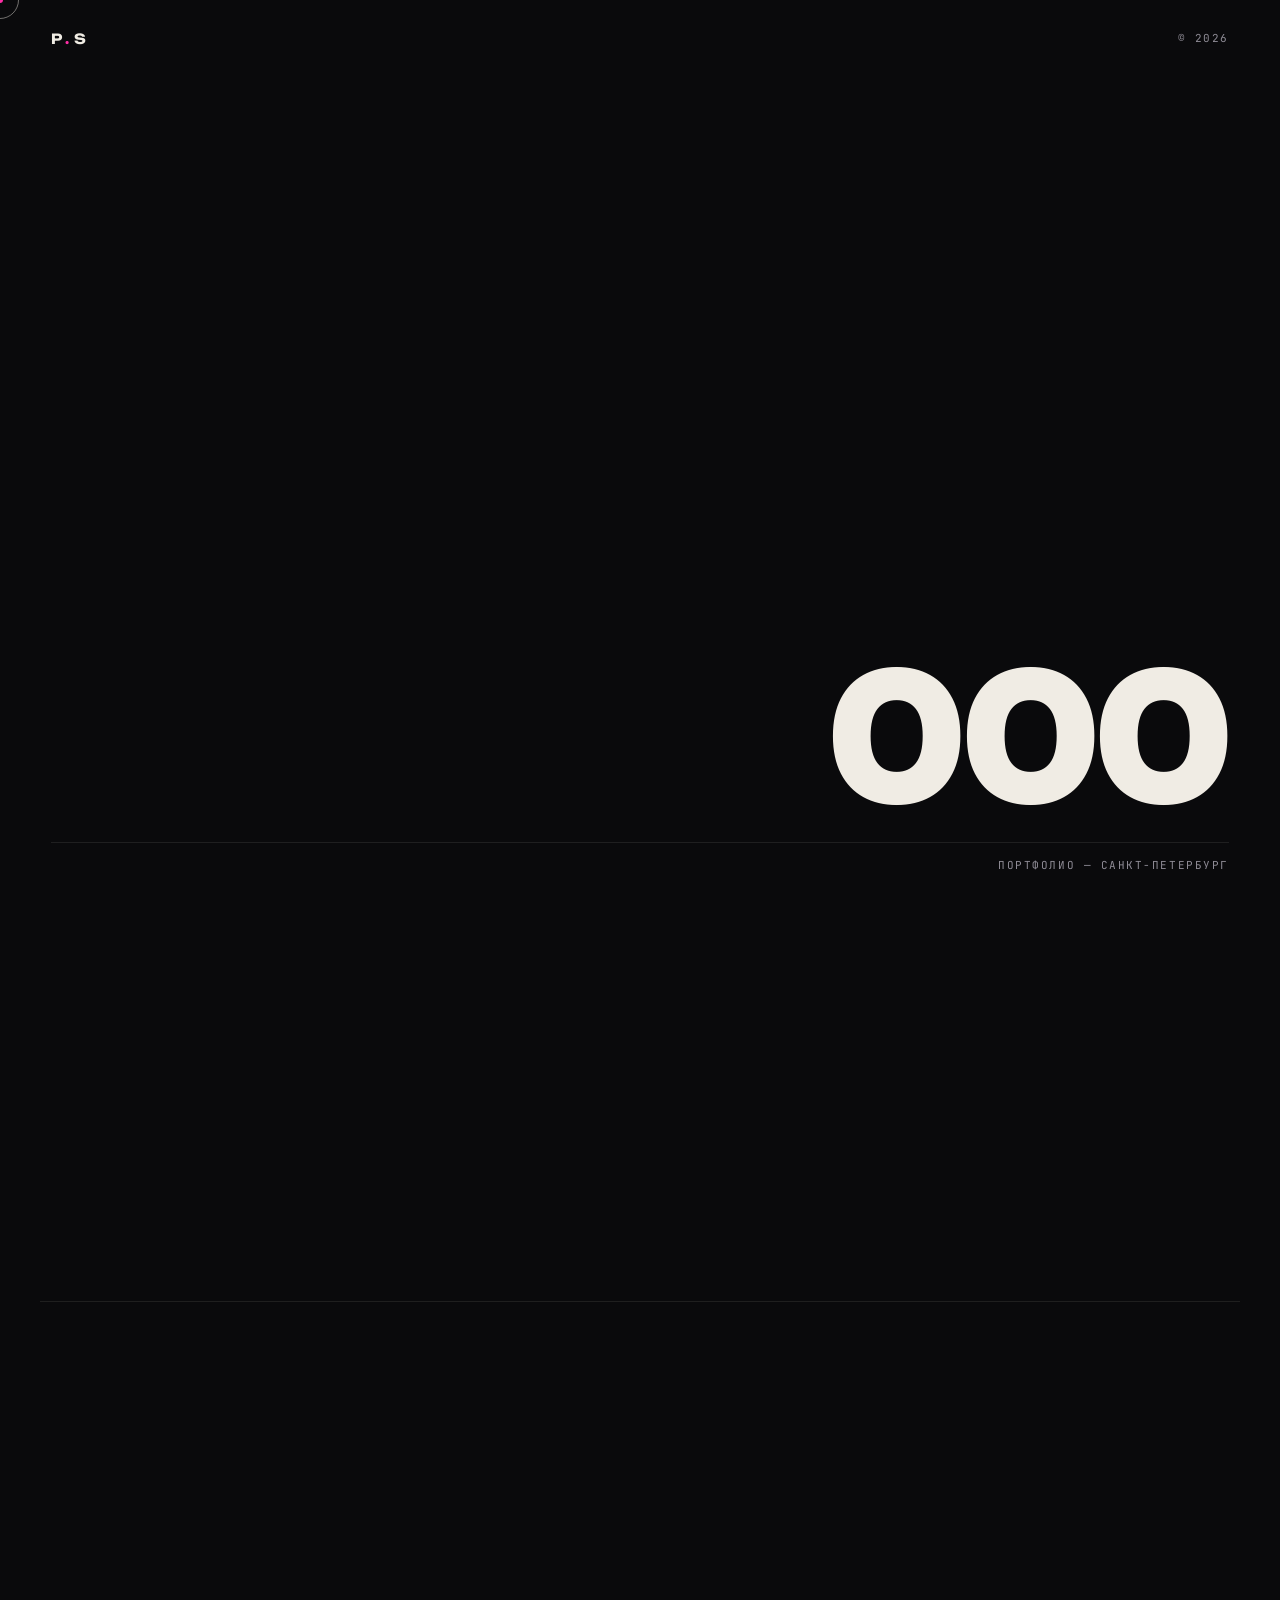
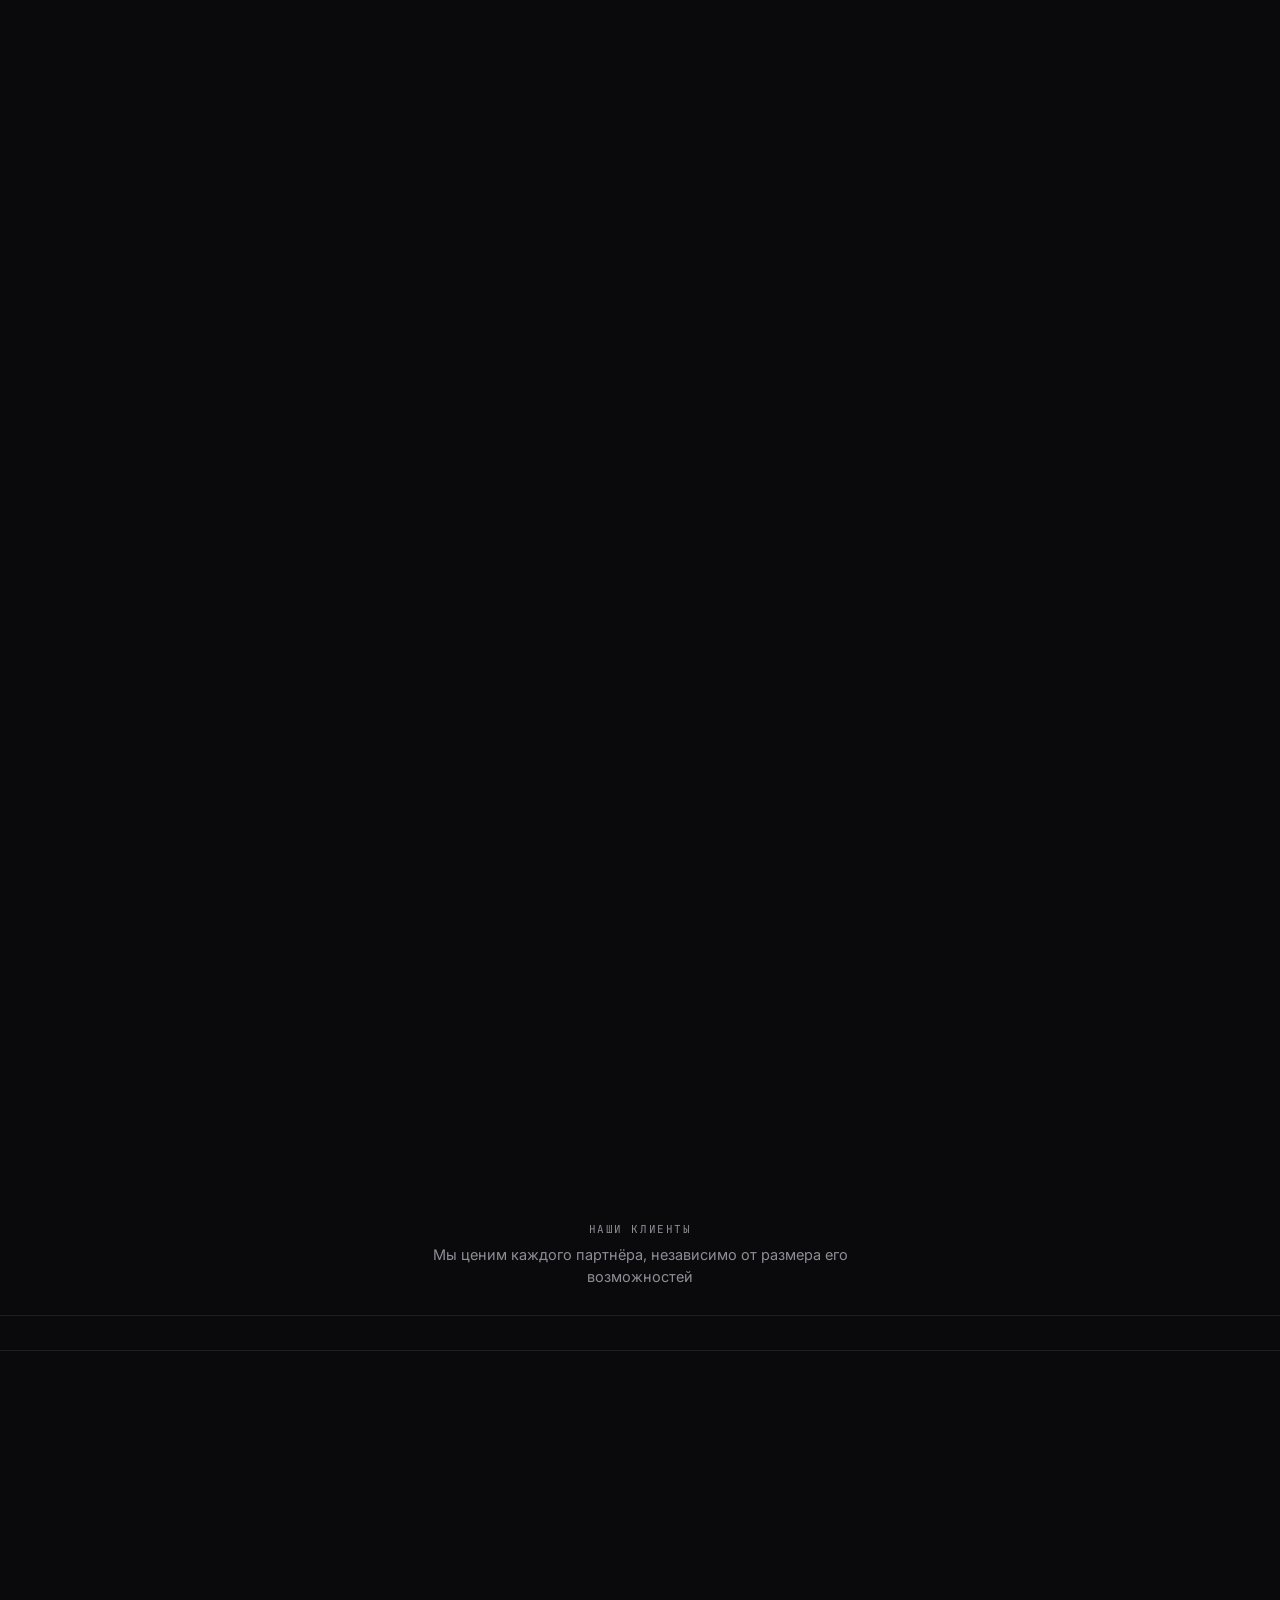
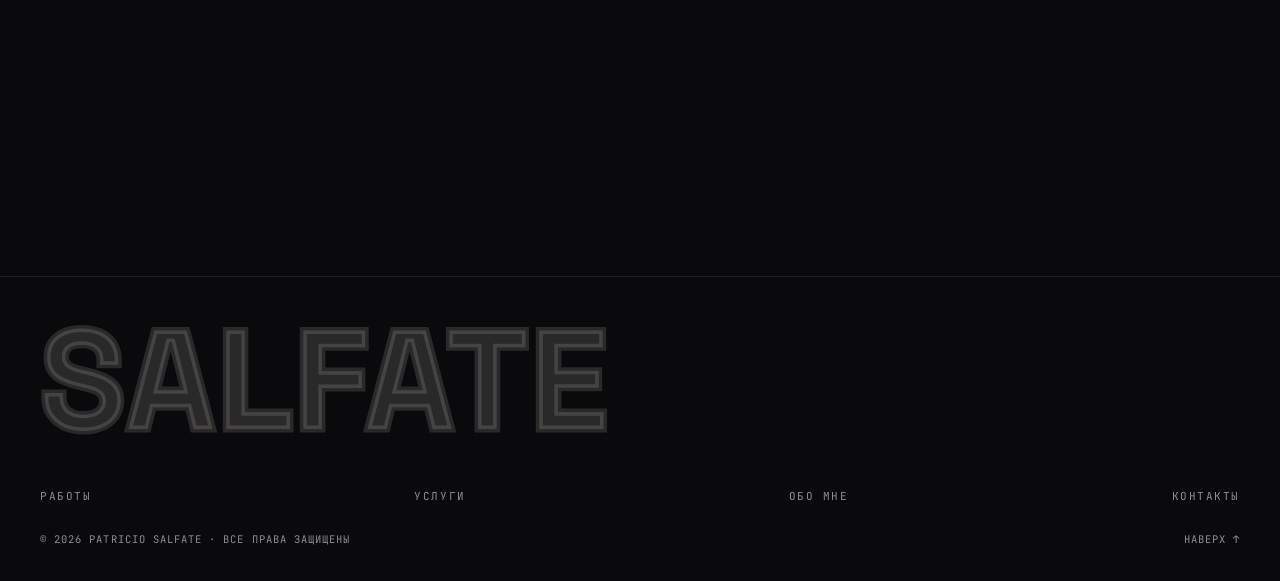
==== index.html @ a1b06f60 "Add files via upload" ====
<!doctype html>
<html lang="ru">
<head>
  <meta charset="utf-8">
  <meta name="viewport" content="width=device-width, initial-scale=1, viewport-fit=cover">
  <title>Патрисио Сальфате — фотограф и дизайнер, Санкт-Петербург</title>
  <meta name="description" content="Фотограф и дизайнер в Санкт-Петербурге. Портрет, интерьер, фэшн, брендинг, сайты. 17+ лет опыта, работа по России и за рубежом.">
  <meta property="og:title" content="Патрисио Сальфате — фотограф и дизайнер">
  <meta property="og:description" content="Портрет, интерьер, фэшн, брендинг, сайты. Санкт-Петербург · выезд · удалённо.">
  <meta property="og:type" content="website">
  <meta property="og:url" content="https://patriciosalfate.ru/">
  <meta name="theme-color" content="#0a0a0c">
  <script>try{if(localStorage.getItem('ps.theme')==='light')document.documentElement.classList.add('light')}catch(e){}</script>
  <link rel="icon" href="/favicon.svg" type="image/svg+xml">
  <link rel="preconnect" href="https://fonts.googleapis.com">
  <link rel="preconnect" href="https://fonts.gstatic.com" crossorigin>
  <link href="https://fonts.googleapis.com/css2?family=Cormorant:ital,wght@1,500;1,600&family=Inter:wght@400;500;600&family=JetBrains+Mono:wght@400;500&family=Space+Grotesk:wght@500;700&family=Unbounded:wght@500;700;800&display=swap" rel="stylesheet">
  <link rel="stylesheet" href="/css/main.css">
  <script type="application/ld+json">
  {"@context":"https://schema.org","@type":"Person","name":"Patricio Salfate","jobTitle":"Photographer & Designer","telephone":"+79643772778","url":"https://patriciosalfate.ru","address":{"@type":"PostalAddress","addressLocality":"Saint Petersburg","addressCountry":"RU"}}
  </script>
</head>
<body>
  <canvas id="starfield" aria-hidden="true"></canvas>
  <a class="skip-link" href="#work" data-i18n="a11y.skip">К содержанию</a>

  <!-- preloader -->
  <div id="pre" aria-hidden="true">
    <div class="pre-top">
      <span class="pre-word">P<i>.</i>S</span>
      <span class="mono">© 2026</span>
    </div>
    <div style="text-align:right">
      <div class="pre-num" id="pre-num">000</div>
      <div class="pre-line" id="pre-line"><b></b></div>
      <div class="mono pre-label" style="text-align:right" data-i18n="pre.label">Портфолио — Санкт-Петербург</div>
    </div>
  </div>

  <!-- custom cursor / progress -->
  <div id="cur-dot" aria-hidden="true"></div>
  <div id="cur-ring" aria-hidden="true"><span></span></div>
  <div id="progress" aria-hidden="true"></div>

  <!-- header -->
  <header id="site-header">
    <div class="container head-in">
      <a class="logo" href="#top" aria-label="Patricio Salfate — home">
        <img id="logo-img" src="/photos/logoamor01.jpg" alt="Patricio Salfate">
        <span class="logo-fallback">PS<i></i></span>
      </a>
      <nav class="nav" aria-label="Основная навигация">
        <a href="#work" data-i18n="nav.work">Работы</a>
        <a href="#services" data-i18n="nav.services">Услуги</a>
        <a href="#about" data-i18n="nav.about">Обо мне</a>
        <a href="#contact" data-i18n="nav.contact">Контакты</a>
        <span class="nav-pages">
          <span class="nav-sep" aria-hidden="true"></span>
          <a href="/фотодень/" data-i18n="nav.photoDay">ФотоДень</a>
          <a href="/интерьерная_фотосъемка/" data-i18n="nav.interior">Интерьер</a>
          <a href="/веб-дизайн/" data-i18n="nav.webdesign">Веб-дизайн</a>
          <a href="/cv/" data-i18n="nav.cv">CV</a>
          <a href="/music/" data-i18n="nav.music">Музыка</a>
        </span>
      </nav>
      <div class="head-right">
        <button type="button" class="theme-btn" id="theme-btn" data-i18n-title="theme.dark" aria-label="Тема">
          <svg class="ico-moon" viewBox="0 0 24 24" fill="none" stroke="currentColor" stroke-width="1.8" stroke-linecap="round" stroke-linejoin="round"><path d="M21 12.79A9 9 0 1 1 11.21 3 7 7 0 0 0 21 12.79z"/></svg>
          <svg class="ico-sun" viewBox="0 0 24 24" fill="none" stroke="currentColor" stroke-width="1.8" stroke-linecap="round" stroke-linejoin="round"><circle cx="12" cy="12" r="4.5"/><path d="M12 2v2.5M12 19.5V22M4.9 4.9l1.8 1.8M17.3 17.3l1.8 1.8M2 12h2.5M19.5 12H22M4.9 19.1l1.8-1.8M17.3 6.7l1.8-1.8"/></svg>
        </button>
        <div class="lang" role="group" aria-label="Язык / Language">
          <button type="button" data-lang="ru" class="act">RU</button>
          <button type="button" data-lang="en">EN</button>
        </div>
        <button class="burger" id="burger" type="button" aria-expanded="false" aria-label="Меню"><i></i><i></i><i></i></button>
      </div>
    </div>
  </header>

  <!-- fullscreen menu -->
  <div id="menu">
    <nav class="menu-nav" aria-label="Меню">
      <a href="/"><span class="idx">⌂</span><span data-i18n="nav.home">Главная</span></a>
      <a href="#work"><span class="idx">01</span><span data-i18n="nav.work">Работы</span></a>
      <a href="#services"><span class="idx">02</span><span data-i18n="nav.services">Услуги</span></a>
      <a href="#about"><span class="idx">03</span><span data-i18n="nav.about">Обо мне</span></a>
      <a href="#contact"><span class="idx">04</span><span data-i18n="nav.contact">Контакты</span></a>
      <div class="menu-pages mono"><span data-i18n="nav.pagesGroup">Страницы</span></div>
      <a href="/фотодень/"><span class="idx">→</span><span data-i18n="nav.photoDay">ФотоДень</span></a>
      <a href="/интерьерная_фотосъемка/"><span class="idx">→</span><span data-i18n="nav.interiorFull">Интерьерная съёмка</span></a>
      <a href="/веб-дизайн/"><span class="idx">→</span><span data-i18n="nav.webdesign">Веб-дизайн</span></a>
      <a href="/cv/"><span class="idx">→</span><span data-i18n="nav.cv">CV</a>
      <a href="/music/"><span class="idx">→</span><span data-i18n="nav.music">Музыка</span></a>
    </nav>
    <div class="menu-foot">
      <a href="tel:+79643772778">+7 964 377 2778</a>
      <a href="https://t.me/patriciosalfate" target="_blank" rel="noopener">@patriciosalfate</a>
      <a href="https://vk.com/patriciosalfate" target="_blank" rel="noopener">vk.com/patriciosalfate</a>
      <a href="https://wa.me/79643772778" target="_blank" rel="noopener">WhatsApp</a>
    </div>
  </div>

  <main id="top">
    <!-- ================= HERO ================= -->
    <section id="hero">
      <canvas id="hero-aurora" class="hero-aurora" aria-hidden="true"></canvas>
      <div class="hero-slides" aria-hidden="true">
        <img id="hero-slide-a" alt="">
        <img id="hero-slide-b" alt="">
      </div>
      <div class="laser" aria-hidden="true"></div>
      <div class="hero-scrim" aria-hidden="true"></div>
      <div class="container hero-content">
        <div class="hero-kicker mono"><span class="dot" aria-hidden="true"></span><span data-i18n="hero.kicker">Санкт-Петербург — выезд и удалённо</span></div>
        <h1 id="hero-title" data-i18n-aria="a11y.hero" aria-label="Патрисио Сальфате">
          <span class="line" id="hero-line-top"><span class="line-in">ПАТРИСИО</span></span>
          <span class="line l2" id="hero-line-bot"><span class="line-in">САЛЬФАТЕ</span></span>
        </h1>
        <p class="hero-sub" data-i18n-html="hero.sub">Фотограф · Видеограф · Дизайнер — <b>портрет, интерьер, брендинг</b></p>
        <div class="hero-bottom">
          <div class="hero-meta">
            <div class="hm"><b data-i18n="hero.m1.t">17+</b><span data-i18n="hero.m1.s">лет опыта</span></div>
            <div class="hm"><b data-i18n="hero.m2.t">Гео</b><span data-i18n="hero.m2.s">Россия и зарубежье</span></div>
            <div class="hm"><b data-i18n="hero.m3.t">Под ключ</b><span data-i18n="hero.m3.s">от идеи до результата</span></div>
            <div class="hm"><b data-i18n="hero.m4.t">Сроки</b><span data-i18n="hero.m4.s">быстро и аккуратно</span></div>
          </div>
          <div class="scroll-cue"><span class="track" aria-hidden="true"><i></i></span><span class="mono" data-i18n="hero.scroll">листайте</span></div>
        </div>
      </div>
      <div class="hero-geo" id="hero-geo" aria-hidden="true"></div>
    </section>

    <!-- marquee -->
    <div class="marquee" id="marquee-main" aria-hidden="true"></div>

    <!-- ================= WORK ================= -->
    <section id="work" class="sec">
      <div class="container">
        <div class="sec-head" data-reveal>
          <div>
            <span class="idx" data-i18n="work.idx">01 — Портфолио</span>
            <h2 class="sec-title" data-i18n="work.title">Работы</h2>
          </div>
        </div>
        <div class="ggrid" id="ggrid"></div>
      </div>
    </section>

    <!-- ================= SERVICES ================= -->
    <section id="services" class="sec" style="padding-top:0">
      <div class="container">
        <div class="sec-head" data-reveal>
          <div>
            <span class="idx" data-i18n="sv.idx">02 — Услуги</span>
            <h2 class="sec-title" data-i18n="sv.title">Спектр услуг</h2>
          </div>
          <p class="sec-hint" data-i18n="sv.hint">Собираем решение под задачу: съёмка, брендинг, сайты и печать</p>
        </div>
        <div class="sv-list" id="sv-list"></div>
      </div>
    </section>
    <!-- ================= SHOWREEL ================= -->
    <section id="showreel" class="sec" style="padding-top:0">
      <div class="container">
        <div class="sec-head" data-reveal>
          <div>
            <span class="idx" data-i18n="video.idx">03 — Видео</span>
            <h2 class="sec-title" data-i18n="video.title">Шоурил</h2>
          </div>
        </div>
        <div class="vgrid" id="vgrid"></div>
      </div>
    </section>

    <!-- ================= ABOUT ================= -->
    <section id="about" class="sec" style="padding-top:0">
      <div class="container about-grid">
        <figure class="about-media" data-reveal>
          <div class="frame" id="about-frame" data-parallax="0.05">
            <span class="skel"></span>
            <div class="about-fallback"><span class="ps">PS</span><span class="mono">photos/about/</span></div>
          </div>
          <figcaption class="mono"><span data-i18n="nav.about">Обо мне</span><span>SPB</span></figcaption>
        </figure>
        <div class="about-txt" data-reveal>
          <span class="kicker" data-i18n="about.idx">04 — Обо мне</span>
          <h2 data-i18n-html="about.title">17 лет — <i class="it">фотография, дизайн</i> и кинематография</h2>
          <p data-i18n-html="about.p1"><b>Патрисио Сальфате Т.</b> — главный специалист с 17-летним опытом в дизайне и фотографии, кинематографии, разработке и дизайне сайтов. А ещё — музыкальный продюсер и композитор.</p>
          <div class="about-roles">
            <span data-i18n="about.roles.1">Дизайн и фотография</span>
            <span data-i18n="about.roles.2">Кинематография</span>
            <span data-i18n="about.roles.3">Разработка и дизайн сайтов</span>
            <span data-i18n="about.roles.4">Музыкальный продюсер и композитор</span>
          </div>
          <p data-i18n-html="about.p2">Работаю с частными клиентами и брендами в России и за рубежом: съёмка на выезде или удалённо — под ключ, от первой идеи до готового результата.</p>
          <div class="manager">
            <img class="avatar" id="manager-avatar" src="/photos/1650143188616_elena-1024x1024.jpg" alt="Елена Хухарева">
            <span class="mono role" data-i18n="about.managerRole">Персональный менеджер</span>
            <span class="name" data-i18n="about.managerName">Елена Хухарева</span>
            <p data-i18n="about.managerText">Привет! Меня зовут Елена — я буду вашим персональным менеджером от первого обсуждения задачи до сдачи готовой работы.</p>
          </div>
          <div class="stats">
            <div class="stat"><b data-i18n="about.stat1">17+ лет опыта</b></div>
            <div class="stat"><b data-i18n="about.stat2">Россия и зарубежье</b></div>
            <div class="stat"><b data-i18n="about.stat3">Выезд · Удалённо</b></div>
          </div>
        </div>
      </div>
    </section>

    <!-- ================= PROCESS ================= -->
    <section id="process" class="sec" style="padding-top:0">
      <div class="container">
        <div class="sec-head" data-reveal>
          <div>
            <span class="idx" data-i18n="process.idx">05 — Процесс</span>
            <h2 class="sec-title" data-i18n="process.title">Как мы работаем</h2>
          </div>
          <p class="sec-hint" data-i18n="process.hint">Коротко и по делу</p>
        </div>
        <div class="pgrid" id="pgrid"></div>
      </div>
    </section>

    <!-- ================= CLIENTS ================= -->
    <section id="clients" class="sec" style="padding-top:0">
      <div class="container">
        <p class="mono clients-label" data-i18n="clients.title">Наши клиенты</p>
        <p class="clients-sub" data-i18n="clients.sub">Мы ценим каждого партнёра, независимо от размера его возможностей</p>
      </div>
      <div class="marquee marquee--clients" id="marquee-clients" aria-hidden="true"></div>
    </section>

    <!-- ================= CONTACT ================= -->
    <section id="contact" class="sec" style="padding-top:0">
      <div class="container">
        <div class="contact-top">
          <div data-reveal>
            <span class="idx" style="display:block;margin-bottom:18px" data-i18n="contact.idx">05 — Контакты</span>
            <h2>
              <span class="l"><span class="l-in" data-i18n="contact.title1">Сделаем</span></span>
              <span class="l"><i data-i18n="contact.title2">вместе</i></span>
            </h2>
          </div>
          <div data-reveal>
            <p class="contact-sub" data-i18n="contact.sub">Мы на связи и отвечаем быстро. Выберите удобный канал — или напишите напрямую.</p>
            <div class="contact-cta">
              <a class="btn btn--primary magnetic" href="https://max.ru/u/f9LHodD0cOLoePG0Rmk1zH5-Sx1EwiOp3Um5KLAWZi0ST6kvktuLWyzizs4" target="_blank" rel="noopener">
                <svg width="15" height="15" viewBox="0 0 24 24" fill="none" stroke="currentColor" stroke-width="1.8" stroke-linecap="round" stroke-linejoin="round" aria-hidden="true"><path d="M21 15a2 2 0 0 1-2 2H7l-4 4V5a2 2 0 0 1 2-2h14a2 2 0 0 1 2 2z"/></svg>
                <span data-i18n="contact.cta.max">Написать в MAX</span> <span class="arr">↗</span>
              </a>
              <a class="btn magnetic" href="https://t.me/patriciosalfate" target="_blank" rel="noopener">
                <svg width="15" height="15" viewBox="0 0 24 24" fill="none" stroke="currentColor" stroke-width="1.8" stroke-linecap="round" stroke-linejoin="round" aria-hidden="true"><path d="M22 2 11 13"/><path d="M22 2 15 22l-4-9-9-4z"/></svg>
                <span data-i18n="contact.cta.tg">Написать в Telegram</span> <span class="arr">↗</span>
              </a>
            </div>
          </div>
        </div>
        <div class="ch-grid" id="ch-grid"></div>
      </div>
    </section>
  </main>

  <!-- ================= FOOTER ================= -->
  <footer>
    <div class="container">
      <div class="foot-word" aria-hidden="true">SALFATE</div>
      <div class="foot-grid">
        <a href="#work" data-i18n="nav.work">Работы</a>
        <a href="#services" data-i18n="nav.services">Услуги</a>
        <a href="#about" data-i18n="nav.about">Обо мне</a>
        <a href="#contact" data-i18n="nav.contact">Контакты</a>
      </div>
      <div class="foot-legal">
        <span>© <span id="year">2026</span> Patricio Salfate · <span data-i18n="foot.rights">Все права защищены</span></span>
        <a href="#top" data-i18n="foot.top">Наверх ↑</a>
      </div>
    </div>
  </footer>

  <noscript>
    <style>
      #pre, #cur-dot, #cur-ring, .skel { display:none !important }
      [data-reveal] { opacity:1 !important; transform:none !important }
      #ggrid { display:none }
    </style>
    <div class="nojs">Для просмотра портфолио включите JavaScript / Please enable JavaScript to view the portfolio.</div>
  </noscript>

  <script type="module" src="/js/app.js"></script>
</body>
</html>
---- css/main.css ----
/* ============================================================
   PATRICIO SALFATE — main.css
   Dark editorial design system. No frameworks.
   ============================================================ */

:root{
  --bg:        #0a0a0c;
  --bg2:       #0e0e12;
  --surface:   #14141a;
  --surface2:  #191922;
  --line:      rgba(240, 236, 228, .09);
  --line2:     rgba(240, 236, 228, .18);
  --text:      #f0ece4;
  --muted:     #8f8c96;
  --accent:    #ff2ea6;   /* fluorescent pink */
  --accent-ink:#0a0a0c;
  --accent-soft:rgba(255, 46, 166, .14);
  --ghost:     rgba(240, 236, 228, .14);
  --geo-bg:    rgba(10, 10, 12, .5);
  --skel-a:    #14141a;
  --skel-b:    #1d1d26;
  --lb-bg:     rgba(7, 7, 9, .97);
  --font-d: 'Unbounded', system-ui, sans-serif;   /* display */
  --font-x: 'Space Grotesk', 'Inter', system-ui, sans-serif; /* modern display (names) */
  --font-b: 'Inter', system-ui, sans-serif;       /* body    */
  --font-i: 'Cormorant', Georgia, serif;          /* italic  */
  --font-m: 'JetBrains Mono', ui-monospace, monospace;
  --head-h: 76px;
  --ease:    cubic-bezier(.22, 1, .36, 1);
  --ease-expo: cubic-bezier(.76, 0, .24, 1);
  --radius:  16px;
  --head-bg: rgba(10, 10, 12, .85);
}

/* ---------- light theme ---------- */
html.light{
  --bg:        #f4f1ea;
  --bg2:       #ede9e0;
  --surface:   #ffffff;
  --surface2:  #f8f5ef;
  --line:      rgba(24, 18, 12, .10);
  --line2:     rgba(24, 18, 12, .22);
  --text:      #191512;
  --muted:     #6f675b;
  --accent:    #e5078c;
  --accent-ink:#ffffff;
  --accent-soft:rgba(229, 7, 140, .10);
  --ghost:     rgba(24, 18, 12, .16);
  --geo-bg:    rgba(255, 255, 255, .62);
  --skel-a:    #e9e4d9;
  --skel-b:    #f3efe7;
  --lb-bg:     rgba(250, 248, 243, .97);
  --head-bg: rgba(244, 241, 234, .9);
  color-scheme: light;
}

/* ---------- reset / base ---------- */
*, *::before, *::after{ box-sizing:border-box; margin:0; padding:0 }
html{
  color-scheme: dark;
  -webkit-text-size-adjust: 100%;
  scroll-padding-top: calc(var(--head-h) + 16px);
}
@media (prefers-reduced-motion: no-preference){
  html{ scroll-behavior: smooth; }
}
body{
  background: var(--bg);
  color: var(--text);
  font-family: var(--font-b);
  font-size: 16px;
  line-height: 1.55;
  -webkit-font-smoothing: antialiased;
  overflow-x: hidden;
}
img{ display:block; max-width:100% }
a{ color: inherit; text-decoration: none }
button{ font: inherit; color: inherit; background:none; border:0; cursor:pointer }
ul{ list-style:none }
::selection{ background: var(--accent); color: var(--accent-ink) }
:focus-visible{ outline: 2px solid var(--accent); outline-offset: 3px; border-radius: 4px }
::-webkit-scrollbar{ width: 10px }
::-webkit-scrollbar-track{ background: var(--bg) }
::-webkit-scrollbar-thumb{ background: #26262e; border-radius: 8px; border: 2px solid var(--bg) }
::-webkit-scrollbar-thumb:hover{ background: #34343e }

.skip-link{
  position: fixed; top: -60px; left: 16px; z-index: 200;
  background: var(--accent); color: var(--accent-ink);
  padding: 10px 18px; border-radius: 8px; font-weight: 600;
  transition: top .3s var(--ease);
}
.skip-link:focus{ top: 16px }

.container{ width: min(1480px, calc(100% - 40px)); margin-inline: auto }
@media (min-width: 760px){ .container{ width: min(1480px, calc(100% - 80px)) } }

/* ---------- typography helpers ---------- */
.mono{ font-family: var(--font-m); font-size: 11px; letter-spacing: .14em; text-transform: uppercase; color: var(--muted) }
.kicker{
  display: inline-flex; align-items: center; gap: 12px;
  font-family: var(--font-m); font-size: 11px; letter-spacing: .2em;
  text-transform: uppercase; color: var(--accent);
}
.kicker::before{ content:""; width: 34px; height: 1px; background: var(--accent); display:inline-block }
.it{ font-family: var(--font-i); font-style: italic; font-weight: 500; color: var(--accent) }

/* ---------- buttons ---------- */
.btn{
  position: relative; display: inline-flex; align-items: center; gap: 12px;
  padding: 15px 26px; border-radius: 999px;
  border: 1px solid var(--line2);
  font-family: var(--font-m); font-size: 12px; letter-spacing: .14em; text-transform: uppercase;
  color: var(--text);
  transition: background .35s var(--ease), color .35s var(--ease), border-color .35s var(--ease);
  will-change: transform;
}
.btn .arr{ transition: transform .35s var(--ease); display:inline-block }
.btn:hover{ background: var(--accent); border-color: var(--accent); color: var(--accent-ink) }
.btn:hover .arr{ transform: translate(3px, -3px) }
.btn--primary{ background: var(--accent); border-color: var(--accent); color: var(--accent-ink) }
.btn--primary:hover{ background: var(--text); border-color: var(--text) }
.btn--ghost{ border-color: transparent; padding-inline: 8px }

.chip{
  display: inline-flex; align-items: center; gap: 8px;
  font-family: var(--font-m); font-size: 10.5px; letter-spacing: .12em; text-transform: uppercase;
  color: var(--text); border: 1px solid var(--line2); border-radius: 999px; padding: 7px 14px;
  background: rgba(10,10,12,.5); backdrop-filter: blur(6px);
}
.chip b{ color: var(--accent); font-weight: 500 }

/* ---------- preloader ---------- */
#pre{
  position: fixed; inset: 0; z-index: 120; background: var(--bg);
  display: flex; flex-direction: column; justify-content: space-between;
  padding: 28px 4vw 26px;
  clip-path: inset(0 0 0 0);
}
#pre.done{ clip-path: inset(0 0 100% 0); transition: clip-path 1s var(--ease-expo) .1s; pointer-events:none }
.pre-top{ display:flex; justify-content: space-between; align-items:center }
.pre-word{ font-family: var(--font-d); font-weight: 700; font-size: 14px; letter-spacing: .3em }
.pre-word i{ color: var(--accent); font-style: normal }
.pre-num{
  font-family: var(--font-d); font-weight: 800;
  font-size: clamp(4.5rem, 14vw, 11rem); line-height: 1;
  font-variant-numeric: tabular-nums; letter-spacing: -.02em;
  align-self: flex-end;
}
.pre-line{ position: relative; height: 1px; background: var(--line); margin-top: 18px }
.pre-line b{ position: absolute; inset: 0 auto 0 0; width: 0%; background: var(--accent) }
.pre-label{ margin-top: 14px }

/* ---------- cursor ---------- */
#cur-dot, #cur-ring{ position: fixed; top:0; left:0; z-index: 150; pointer-events: none; border-radius: 50% }
#cur-dot{ width: 6px; height: 6px; background: var(--accent); transform: translate(-50%, -50%) }
#cur-ring{
  width: 38px; height: 38px; border: 1px solid rgba(240,236,228,.45);
  transform: translate(-50%, -50%);
  display: grid; place-items: center;
  transition: width .3s var(--ease), height .3s var(--ease), background .3s var(--ease), border-color .3s var(--ease);
}
#cur-ring span{
  font-family: var(--font-m); font-size: 9px; letter-spacing: .18em; text-transform: uppercase;
  color: var(--accent-ink); opacity: 0; transition: opacity .2s;
}
#cur-ring.on-link{ width: 54px; height: 54px }
#cur-ring.on-zoom{ width: 84px; height: 84px; background: var(--accent-soft); border-color: var(--accent) }
#cur-ring.on-zoom span{ opacity: 1 }
@media (hover: none), (pointer: coarse){ #cur-dot, #cur-ring{ display:none } }

/* ---------- laser sweep ---------- */
.laser{ position: absolute; inset: 0; overflow: hidden; pointer-events: none; z-index: 2 }
.laser::before{
  content: ""; position: absolute; top: -30%; bottom: -30%; left: 0; width: 36%;
  background: linear-gradient(100deg,
    transparent 0%,
    rgba(255, 255, 255, .05) 32%,
    rgba(255, 46, 166, .16) 50%,
    rgba(255, 255, 255, .05) 68%,
    transparent 100%);
  transform: translateX(-170%) skewX(-14deg);
  animation: laser-sweep 6.5s cubic-bezier(.55, .05, .35, 1) infinite;
}
@keyframes laser-sweep{
  0%      { transform: translateX(-170%) skewX(-14deg); opacity: 0 }
  6%      { opacity: 1 }
  44%     { transform: translateX(430%) skewX(-14deg); opacity: 1 }
  50%,100%{ transform: translateX(430%) skewX(-14deg); opacity: 0 }
}
/* work cards: laser runs on hover */
.gcard .laser::before{ animation: none; opacity: 0 }
.gcard:hover .laser::before{ animation: laser-sweep 1.1s cubic-bezier(.55, .05, .35, 1) 1 }

#progress{
  position: fixed; top: 0; left: 0; height: 2px; width: 0%;
  background: var(--accent); z-index: 110;
}

/* ---------- header ---------- */
#site-header{
  position: fixed; top: 0; left: 0; right: 0; z-index: 100;
  height: var(--head-h);
  background: var(--head-bg);
  backdrop-filter: blur(14px);
  -webkit-backdrop-filter: blur(14px);
  transition: background .4s var(--ease), border-color .4s var(--ease), opacity .3s var(--ease);
  border-bottom: 1px solid var(--line);
}
body.ov-open #site-header, body.ov-open #progress{ opacity: 0; pointer-events: none }
#site-header.scrolled{
  background: var(--head-bg);
  backdrop-filter: blur(14px);
  -webkit-backdrop-filter: blur(14px);
  border-bottom-color: var(--line);
}
.head-in{
  height: 100%;
  display: flex; align-items: center; justify-content: space-between; gap: 24px;
}
.logo{ display: inline-flex; align-items: center; gap: 10px; font-family: var(--font-d); font-weight: 700; font-size: 15px; letter-spacing: .12em }
.logo img{ height: 42px; width: auto; display: block; border-radius: 10px }
.logo .logo-fallback{ display: none; align-items: center; gap: 10px }
.logo:not(:has(img)) .logo-fallback{ display: inline-flex }
.logo i{
  width: 12px; height: 12px; border-radius: 50%;
  background: var(--accent); display: inline-block;
  box-shadow: 0 0 0 4px var(--accent-soft);
}
@media (max-width: 640px){ .logo img{ height: 36px } }
.nav{ display: none; gap: 24px }
.nav a{
  position: relative; font-family: var(--font-m); font-size: 10.5px;
  letter-spacing: .13em; text-transform: uppercase; color: var(--text); opacity: .75;
  padding: 6px 0; transition: color .3s, opacity .3s;
}
.nav a:hover{ color: var(--accent); opacity: 1 }
.nav-sep{ width: 1px; height: 16px; background: var(--line2); align-self: center }
.nav a::after{
  content:""; position:absolute; left:0; bottom:0; width:100%; height:1px;
  background: var(--accent); transform: scaleX(0); transform-origin: right;
  transition: transform .45s var(--ease);
}
.nav a:hover::after{ transform: scaleX(1); transform-origin: left }
.head-right{ display: flex; align-items: center; gap: 14px }
.lang{
  display: inline-flex; border: 1px solid var(--line2); border-radius: 999px; padding: 3px;
  font-family: var(--font-m); font-size: 11px;
}
.lang button{
  padding: 6px 13px; border-radius: 999px; letter-spacing: .1em; color: var(--muted);
  transition: background .3s, color .3s;
}
.lang button.act{ background: var(--accent); color: var(--accent-ink) }
.burger{ display: inline-flex; flex-direction: column; gap: 6px; padding: 10px; margin: -10px }
.burger i{ display:block; width: 26px; height: 1.6px; background: var(--text); transition: transform .45s var(--ease), opacity .3s }
body.menu-open .burger i:nth-child(1){ transform: translateY(7.6px) rotate(45deg) }
body.menu-open .burger i:nth-child(2){ opacity: 0 }
body.menu-open .burger i:nth-child(3){ transform: translateY(-7.6px) rotate(-45deg) }
.nav-pages{ display: none }
@media (min-width: 960px){ .nav{ display: flex } }
@media (min-width: 1280px){ .nav-pages{ display: inline-flex; align-items: center; gap: 24px } .burger{ display: none } }

/* ---------- full-screen menu ---------- */
#menu{
  position: fixed; inset: 0; z-index: 95; background: var(--bg2);
  clip-path: inset(0 0 100% 0); transition: clip-path .8s var(--ease-expo);
  display: flex; flex-direction: column; justify-content: flex-end;
  padding: calc(var(--head-h) + 6vh) 4vw 5vh;
}
body.menu-open #menu{ clip-path: inset(0 0 0% 0) }
.menu-nav{ display: flex; flex-direction: column; gap: 2vh }
.menu-pages{
  display: flex; align-items: center; gap: 14px;
  margin: 5vh 0 1vh; color: var(--muted);
  font-size: 10px; letter-spacing: .22em; text-transform: uppercase;
}
.menu-pages::after{ content: ""; flex: 1; height: 1px; background: var(--line) }
.menu-nav a.ext .idx{ color: var(--accent) }
.menu-nav a{
  display: flex; align-items: baseline; gap: 18px;
  font-family: var(--font-d); font-weight: 700;
  font-size: clamp(2rem, 7.5vw, 4.6rem); line-height: 1.05; letter-spacing: -.01em;
  color: var(--text);
  opacity: 0; transform: translateY(34px);
  transition: opacity .6s var(--ease), transform .6s var(--ease), color .3s;
}
body.menu-open .menu-nav a{ opacity: 1; transform: none }
.menu-nav a:hover{ color: var(--accent) }
.menu-nav .idx{ font-family: var(--font-m); font-size: 12px; color: var(--accent); letter-spacing: .1em }
.menu-foot{
  display: flex; flex-wrap: wrap; gap: 12px 28px; margin-top: 5vh;
  padding-top: 24px; border-top: 1px solid var(--line);
  opacity: 0; transition: opacity .6s .35s;
}
body.menu-open .menu-foot{ opacity: 1 }

/* ---------- hero ---------- */
#hero{
  position: relative; min-height: 100svh; min-height: 640px;
  display: flex; align-items: flex-end;
  overflow: hidden;
}
#hero .hero-content{
  position: relative; z-index: 3;
  padding-top: calc(var(--head-h) + 3.5vh);
  padding-inline: clamp(10px, 3.2vw, 44px);
  padding-bottom: 112px;
}
.hero-aurora{ position: absolute; inset: 0; width: 100%; height: 100% }
.hero-slides{ position: absolute; inset: 0 }
.hero-slides img{
  position: absolute; inset: 0; width: 100%; height: 100%; object-fit: cover;
  opacity: 0; transition: opacity 1.8s var(--ease);
  will-change: transform;
}
.hero-slides img.active{ opacity: 1 }
.hero-scrim{
  position: absolute; inset: 0;
  background:
    linear-gradient(to top, var(--bg) 2%, rgba(10,10,12,.42) 34%, rgba(10,10,12,.18) 62%, rgba(10,10,12,.5) 100%),
    radial-gradient(120% 90% at 18% 88%, rgba(10,10,12,.55), transparent 55%);
}
.hero-content{
  position: relative; z-index: 3;
  width: 100%;
  padding-bottom: clamp(84px, 12vh, 130px);
}
.hero-kicker{ margin-bottom: 22px; display: flex; align-items: center; gap: 14px }
.hero-kicker .dot{ width: 7px; height: 7px; border-radius: 50%; background: var(--accent); animation: pulse 2.4s infinite }
@keyframes pulse{ 0%,100%{ box-shadow: 0 0 0 0 var(--accent-soft) } 50%{ box-shadow: 0 0 0 9px transparent } }
#hero-title{
  font-family: var(--font-x); font-weight: 700;
  font-size: clamp(2.6rem, 9.6vw, 7.6rem);
  line-height: .95; letter-spacing: .005em; text-transform: uppercase;
  -webkit-text-stroke: .05em currentColor;  /* Space Grotesk is light-boned — thicken to Unbounded-level weight */
  user-select: none;
}
#hero-title .line{ display: block; overflow: hidden; padding-bottom: .06em }
#hero-title .line-in{
  display: inline-block; transform: translateY(112%);
  transition: transform 1.1s var(--ease-expo);
}
#hero-title .line:nth-child(2) .line-in{ transition-delay: .12s }
body.ready #hero-title .line-in{ transform: none }
#hero-title .l2{ color: var(--accent) }
.hero-sub{
  margin-top: 22px; max-width: 52ch;
  font-family: var(--font-i); font-style: italic; font-weight: 500;
  font-size: clamp(1.15rem, 2.4vw, 1.6rem); color: rgba(240,236,228,.82);
}
.hero-sub b{ color: var(--accent); font-weight: 600 }
.hero-bottom{
  display: grid; grid-template-columns: 1fr; gap: 30px; margin-top: clamp(34px, 6vh, 60px);
}
.hero-meta{ display: none; gap: 34px }
.hm{ border-top: 1px solid var(--line2); padding-top: 12px; min-width: 130px }
.hm b{ display:block; font-family: var(--font-d); font-weight: 700; font-size: 1.25rem; letter-spacing: .01em }
.hm span{ display:block; margin-top: 5px; font-family: var(--font-m); font-size: 10.5px; letter-spacing: .14em; text-transform: uppercase; color: var(--muted) }
.scroll-cue{ display: flex; align-items: center; gap: 14px }
.scroll-cue .track{ position: relative; width: 1px; height: 62px; background: var(--line2); overflow: hidden }
.scroll-cue .track i{ position:absolute; inset:0; background: var(--accent); transform: scaleY(0); transform-origin: top; animation: cue 2.2s var(--ease) infinite }
@keyframes cue{ 0%{ transform: scaleY(0); transform-origin: top } 45%{ transform: scaleY(1); transform-origin: top } 55%{ transform: scaleY(1); transform-origin: bottom } 100%{ transform: scaleY(0); transform-origin: bottom } }
@media (min-width: 860px){
  .hero-bottom{ grid-template-columns: 1fr auto }
  .hero-meta{ display: flex }
  .scroll-cue{ display:none }
}

/* countries strip (hero bottom edge) */
.hero-geo{
  position: absolute; left: 0; right: 0; bottom: 0; z-index: 2;
  height: 52px; display: flex; align-items: center; overflow: hidden;
  border-top: 1px solid var(--line);
  background: var(--geo-bg);
  backdrop-filter: blur(10px);
  -webkit-backdrop-filter: blur(10px);
}
.hero-geo .marquee-track{ animation-duration: 48s }
.hero-geo .mq-set span{
  font-family: var(--font-m); font-weight: 400; font-size: 10.5px;
  letter-spacing: .26em; text-transform: uppercase; color: var(--text); opacity: .78;
  padding: 0 26px;
}
.hero-geo .mq-set i{ color: var(--accent); font-size: .65em; opacity: .9 }

/* ---------- marquee ---------- */
.marquee{ overflow: hidden; border-block: 1px solid var(--line); padding: 17px 0; background: var(--bg) }
.marquee-track{ display: flex; width: max-content; animation: mq 30s linear infinite }
.marquee:hover .marquee-track{ animation-play-state: paused }
@keyframes mq{ to{ transform: translateX(-50%) } }
.mq-set{ display: flex; align-items: center; flex-shrink: 0 }
.mq-set span{
  font-family: var(--font-d); font-weight: 600; font-size: clamp(.95rem, 2vw, 1.45rem);
  letter-spacing: .06em; text-transform: uppercase; white-space: nowrap;
  padding: 0 26px;
}
.mq-set i{ color: var(--accent); font-style: normal; font-size: .9em }
.marquee--clients .mq-set span{
  font-family: var(--font-m); font-weight: 400; font-size: 12px; letter-spacing: .22em; color: var(--muted);
}
.marquee--clients .mq-set i{ opacity: .5 }
.clients-label{ text-align: center; margin: 64px 0 6px }
.clients-sub{
  text-align: center; color: var(--muted); font-size: 14.5px;
  max-width: 52ch; margin: 0 auto 26px;
}

/* ---------- sections ---------- */
.sec{ padding: clamp(78px, 11vh, 130px) 0; position: relative }
.sec-head{
  display: flex; flex-wrap: wrap; align-items: flex-end; justify-content: space-between; gap: 14px 30px;
  border-bottom: 1px solid var(--line);
  padding-bottom: 26px; margin-bottom: clamp(34px, 5vh, 58px);
}
.sec-head .idx{ font-family: var(--font-m); font-size: 12px; letter-spacing: .18em; color: var(--accent); display:block; margin-bottom: 14px }
.sec-title{
  font-family: var(--font-d); font-weight: 700;
  font-size: clamp(1.9rem, 5.2vw, 4rem); line-height: 1.04; letter-spacing: -.01em; text-transform: uppercase;
}
.sec-hint{ font-family: var(--font-m); font-size: 11px; letter-spacing: .12em; text-transform: uppercase; color: var(--muted); max-width: 34ch; text-align: right }
@media (max-width: 640px){ .sec-hint{ text-align: left } }

/* ---------- work grid ---------- */
.ggrid{ columns: 1; column-gap: clamp(16px, 1.8vw, 26px) }
@media (min-width: 720px){ .ggrid{ columns: 2 } }
.gcard{
  position: relative; display: block; break-inside: avoid;
  margin-bottom: clamp(16px, 1.8vw, 26px);
  border-radius: var(--radius); overflow: hidden;
  background: var(--surface);
  border: 1px solid var(--line);
  cursor: pointer;
}
.gcard--a{ aspect-ratio: 4 / 5 }
.gcard--b{ aspect-ratio: 3 / 2 }
.gcard figure{ position: absolute; inset: 0 }
.gcard figure .skel, .gcard figure img{
  position: absolute; inset: 0; width: 100%; height: 100%; object-fit: cover;
  transition: transform 1.1s var(--ease), opacity .8s var(--ease);
}
.gcard figure img{ opacity: 0 }
.gcard figure img.ld{ opacity: 1 }
.gcard:hover figure img{ transform: scale(1.055) }
.gcard .veil{
  position: absolute; inset: 0; z-index: 2;
  background: linear-gradient(to top, rgba(8,8,10,.88) 0%, rgba(8,8,10,.25) 46%, rgba(8,8,10,0) 70%);
  transition: background .5s;
}
.gcard:hover .veil{ background: linear-gradient(to top, rgba(8,8,10,.94) 0%, rgba(8,8,10,.4) 58%, rgba(8,8,10,.08) 85%) }
.gcard-body{
  position: absolute; z-index: 3; left: 0; right: 0; bottom: 0;
  padding: clamp(18px, 2.4vw, 30px);
  display: flex; flex-direction: column; gap: 9px;
  transform: translateY(6px); transition: transform .55s var(--ease);
}
.gcard:hover .gcard-body{ transform: none }
.gcard-body h3{ font-family: var(--font-d); font-weight: 700; font-size: clamp(1.15rem, 2.3vw, 1.7rem); letter-spacing: .01em }
.gcard-body p{ color: rgba(240,236,228,.66); font-size: 14px; max-width: 44ch }
.gcard-meta{ display: flex; flex-wrap: wrap; gap: 10px; margin-top: 6px }
.gcard .go{
  position: absolute; z-index: 3; top: 18px; right: 18px;
  width: 52px; height: 52px; border-radius: 50%;
  border: 1px solid var(--line2); background: rgba(10,10,12,.5); backdrop-filter: blur(6px);
  display: grid; place-items: center; font-size: 20px;
  opacity: 0; transform: translate(8px, -8px);
  transition: opacity .4s var(--ease), transform .5s var(--ease), background .3s;
}
.gcard:hover .go{ opacity: 1; transform: none }
.gcard:hover .go{ background: var(--accent); border-color: var(--accent); color: var(--accent-ink) }
/* empty / error state */
.gcard.is-empty{ aspect-ratio: auto; min-height: 320px; display: flex; border-style: dashed; border-color: var(--line2) }
.gcard.is-empty .empty-in{ margin: auto; padding: 30px; display: flex; flex-direction: column; align-items: center; gap: 14px; text-align: center }
.gcard.is-empty .empty-in .big{ font-family: var(--font-d); font-weight: 700; font-size: 1.5rem }
.gcard.is-empty .empty-in p{ color: var(--muted); font-size: 14px; max-width: 34ch }
.gcard.is-empty code{ font-family: var(--font-m); font-size: 11.5px; color: var(--accent); background: var(--accent-soft); padding: 5px 10px; border-radius: 6px }

/* ---------- gallery overlay ---------- */
#ov{
  position: fixed; inset: 0; z-index: 96; background: var(--bg);
  transform: translateY(103%); transition: transform .75s var(--ease-expo);
  visibility: hidden;
}
#ov.open{ transform: none; visibility: visible }
.ov-head{
  position: sticky; top: 0; z-index: 5;
  display: flex; align-items: center; justify-content: space-between; gap: 18px;
  padding: 20px 4vw;
  background: var(--head-bg); backdrop-filter: blur(14px);
  border-bottom: 1px solid var(--line);
}
.ov-title{ display: flex; flex-direction: column; gap: 6px; min-width: 0 }
.ov-title h2{ font-family: var(--font-d); font-weight: 700; font-size: clamp(1.15rem, 3vw, 1.9rem); letter-spacing: .01em; text-transform: uppercase; white-space: nowrap; overflow: hidden; text-overflow: ellipsis }
.ov-title .meta{ font-family: var(--font-m); font-size: 10.5px; letter-spacing: .14em; text-transform: uppercase; color: var(--muted); display: flex; gap: 14px; flex-wrap: wrap }
.ov-actions{ display: flex; align-items: center; gap: 10px }
.icon-btn{
  width: 46px; height: 46px; border-radius: 50%;
  border: 1px solid var(--line2); display: grid; place-items: center;
  color: var(--text); transition: background .3s, color .3s, border-color .3s;
}
.icon-btn:hover{ background: var(--accent); border-color: var(--accent); color: var(--accent-ink) }
.icon-btn svg{ width: 18px; height: 18px }
.icon-btn.spin svg{ animation: spin 1s linear infinite }
@keyframes spin{ to{ transform: rotate(360deg) } }
.ov-body{ height: 100%; overflow-y: auto; overscroll-behavior: contain }
.ov-inner{ padding: clamp(26px, 4vh, 48px) 4vw 70px }
/* overlay masonry: same true-grid technique as the sub-pages —
   row spans are set by JS from each photo's real ratio */
.masonry{
  display: grid; grid-template-columns: repeat(auto-fill, minmax(230px, 1fr));
  gap: 14px; grid-auto-rows: 10px;
}
.m-item{
  position: relative; grid-row-end: span 42; min-height: 200px;
  border-radius: 12px; overflow: hidden; background: var(--surface); cursor: zoom-in;
}
.m-item .skel, .m-item img{
  position: absolute; inset: 0; width: 100%; height: 100%; object-fit: cover;
  transition: transform .9s var(--ease), opacity .7s var(--ease);
}
.m-item img{ opacity: 0 }
.m-item img.ld{ opacity: 1 }
.m-item:hover img{ transform: scale(1.05) }
.m-item figcaption{
  position: absolute; left: 0; right: 0; bottom: 0; z-index: 2;
  display: flex; justify-content: space-between; gap: 10px;
  padding: 26px 14px 10px;
  background: linear-gradient(180deg, transparent, rgba(7,7,9,.82));
  font-family: var(--font-m); font-size: 10.5px; letter-spacing: .05em;
  color: var(--text); opacity: 0; transition: opacity .3s;
  pointer-events: none;
}
.m-item:hover figcaption{ opacity: 1 }
.ov-empty{
  min-height: 50vh; display: flex; flex-direction: column; align-items: center; justify-content: center; gap: 16px; text-align: center;
  border: 1px dashed var(--line2); border-radius: var(--radius); padding: 40px;
}
.ov-empty .big{ font-family: var(--font-d); font-weight: 700; font-size: 1.6rem }
.ov-empty p{ color: var(--muted); max-width: 40ch }
.ov-empty code{ font-family: var(--font-m); font-size: 11.5px; color: var(--accent); background: var(--accent-soft); padding: 5px 10px; border-radius: 6px }

/* ---------- lightbox ---------- */
#lb{
  position: fixed; inset: 0; z-index: 115;
  background: var(--lb-bg);
  opacity: 0; visibility: hidden; transition: opacity .4s var(--ease), visibility 0s .4s;
  touch-action: none;
}
#lb.open{ opacity: 1; visibility: visible; transition: opacity .4s var(--ease) }
#lb-canvas{ position: absolute; inset: 0; width: 100%; height: 100%; cursor: grab }
#lb-canvas.grabbing{ cursor: grabbing }
.lb-top{
  position: absolute; z-index: 5; top: 0; left: 0; right: 0;
  display: flex; align-items: center; justify-content: space-between;
  padding: 20px 26px; pointer-events: none;
}
.lb-top > *{ pointer-events: auto }
.lb-count{ font-family: var(--font-m); font-size: 12px; letter-spacing: .2em; color: var(--text) }
.lb-count b{ color: var(--accent); font-weight: 500 }
.lb-arrow{
  position: absolute; z-index: 5; top: 50%; transform: translateY(-50%);
  width: 58px; height: 58px; border-radius: 50%;
  border: 1px solid var(--line2); background: rgba(10,10,12,.45); backdrop-filter: blur(8px);
  display: grid; place-items: center; font-size: 22px;
  transition: background .3s, border-color .3s, color .3s, opacity .3s;
}
.lb-arrow:hover{ background: var(--accent); border-color: var(--accent); color: var(--accent-ink) }
.lb-prev{ left: 22px } .lb-next{ right: 22px }
@media (max-width: 720px){
  .lb-arrow{ width: 46px; height: 46px; font-size: 18px; top: auto; bottom: 86px; transform: none }
  .lb-prev{ left: 14px } .lb-next{ right: 14px }
}
.lb-bottom{
  position: absolute; z-index: 5; left: 0; right: 0; bottom: 0;
  display: flex; align-items: center; justify-content: space-between; gap: 16px;
  padding: 20px 26px; pointer-events: none;
}
.lb-bottom > *{ pointer-events: auto }
.lb-name{ font-family: var(--font-m); font-size: 11px; letter-spacing: .12em; text-transform: uppercase; color: var(--muted); white-space: nowrap; overflow: hidden; text-overflow: ellipsis; max-width: 60vw }
.lb-ctrl{ display: flex; align-items: center; gap: 10px }
.lb-zoom{ font-family: var(--font-m); font-size: 11px; letter-spacing: .12em; color: var(--muted); min-width: 48px; text-align: right }
.lb-load{
  position: absolute; z-index: 4; top: 50%; left: 50%;
  width: 44px; height: 44px; margin: -22px;
  border-radius: 50%; border: 2px solid var(--line2); border-top-color: var(--accent);
  animation: spin .9s linear infinite;
  opacity: 0; transition: opacity .3s; pointer-events: none;
}
.lb-load.on{ opacity: 1 }
.lb-err{
  position: absolute; z-index: 6; top: 50%; left: 50%; transform: translate(-50%,-50%);
  display: none; gap: 12px; align-items: center;
  background: var(--surface); border: 1px solid var(--line2); border-radius: 12px; padding: 16px 22px;
  font-family: var(--font-m); font-size: 12px; letter-spacing: .08em;
}
.lb-err.on{ display: flex }

/* ---------- services ---------- */
.sv-list{ border-bottom: 1px solid var(--line) }
.sv-row{ border-top: 1px solid var(--line); }
.sv-btn{
  width: 100%; display: grid; grid-template-columns: 64px 1fr auto; align-items: center; gap: 22px;
  padding: 30px 0; text-align: left;
}
@media (max-width: 640px){ .sv-btn{ grid-template-columns: 40px 1fr auto; gap: 14px; padding: 24px 0 } }
.sv-idx{ font-family: var(--font-m); font-size: 12px; letter-spacing: .16em; color: var(--accent) }
.sv-name{
  font-family: var(--font-d); font-weight: 700;
  font-size: clamp(1.15rem, 3vw, 2.1rem); letter-spacing: .005em;
  transition: color .3s, transform .5s var(--ease);
}
.sv-row:hover .sv-name{ color: var(--accent); transform: translateX(8px) }
.sv-right{ display: flex; align-items: center; gap: 16px }
.sv-plus{
  width: 40px; height: 40px; border-radius: 50%; border: 1px solid var(--line2);
  display: grid; place-items: center; font-size: 18px; line-height: 1;
  transition: transform .5s var(--ease), background .3s, color .3s, border-color .3s;
}
.sv-row.open .sv-plus{ transform: rotate(45deg); background: var(--accent); border-color: var(--accent); color: var(--accent-ink) }
.sv-body{ display: grid; grid-template-rows: 0fr; transition: grid-template-rows .65s var(--ease-expo) }
.sv-row.open .sv-body{ grid-template-rows: 1fr }
.sv-body-in{ overflow: hidden }
.sv-body-pad{ padding: 0 0 36px; display: grid; grid-template-columns: 1fr; gap: 20px }
@media (min-width: 900px){ .sv-body-pad{ grid-template-columns: 1.2fr .8fr; padding-left: 86px } }
.sv-desc{ color: var(--muted); max-width: 58ch; font-size: 15px }
.sv-items{ display: grid; grid-template-columns: 1fr; gap: 10px 26px; margin-top: 6px }
@media (min-width: 640px){ .sv-items{ grid-template-columns: 1fr 1fr } }
.sv-items li{
  position: relative; padding-left: 22px; font-size: 14.5px; color: rgba(240,236,228,.82);
}
.sv-items li::before{ content:"✳"; position: absolute; left: 0; top: 0; color: var(--accent); font-size: 12px }
.sv-pv-inline{ display: none; border-radius: 12px; overflow: hidden; aspect-ratio: 16 / 9; background: var(--surface) }
.sv-pv-inline img{ width: 100%; height: 100%; object-fit: cover }
@media (max-width: 899px){ .sv-pv-inline{ display: block } }

#sv-pv.show{ opacity: 1 }
#sv-pv .pv-in{
  position: absolute; inset: 0; border-radius: 14px; overflow: hidden;
  transform: scale(.86); transition: transform .45s var(--ease);
  box-shadow: 0 30px 60px rgba(0,0,0,.5); background: var(--surface);
}
#sv-pv.show .pv-in{ transform: scale(1) }
#sv-pv img{ position: absolute; inset: 0; width: 100%; height: 100%; object-fit: cover; opacity: 0; transition: opacity .4s }
#sv-pv img.on{ opacity: 1 }
@media (min-width: 900px) and (pointer: fine){ #sv-pv{ display: block } }

/* ---------- video ---------- */
.vgrid{ display: grid; grid-template-columns: 1fr; gap: 18px }
@media (min-width: 760px){ .vgrid{ grid-template-columns: repeat(3, 1fr) } }
.vcard{
  position: relative; display: block; border-radius: var(--radius); overflow: hidden;
  border: 1px solid var(--line); background: var(--surface);
}
.vcard figure{ position: relative; aspect-ratio: 16 / 9; overflow: hidden }
.vcard img{
  position: absolute; inset: 0; width: 100%; height: 100%; object-fit: cover;
  filter: saturate(.85) brightness(.85);
  transition: transform 1s var(--ease), filter .6s var(--ease);
}
.vcard:hover img{ transform: scale(1.06); filter: saturate(1) brightness(1) }
.vcard .play{
  position: absolute; z-index: 2; top: 50%; left: 50%;
  width: 64px; height: 64px; margin: -32px;
  border-radius: 50%; background: rgba(10,10,12,.55); backdrop-filter: blur(6px);
  border: 1px solid var(--line2);
  display: grid; place-items: center;
  transition: background .3s, border-color .3s, transform .5s var(--ease);
}
.vcard .play::after{
  content:""; display:block; width: 0; height: 0; margin-left: 4px;
  border-left: 16px solid var(--text); border-top: 10px solid transparent; border-bottom: 10px solid transparent;
}
.vcard:hover .play{ background: var(--accent); border-color: var(--accent); transform: scale(1.08) }
.vcard:hover .play::after{ border-left-color: var(--accent-ink) }
.vcard .vinfo{ padding: 16px 18px; display: flex; align-items: center; justify-content: space-between; gap: 10px }
.vcard .vinfo b{ font-weight: 600; font-size: 14.5px }
.vcard .vinfo span{ font-family: var(--font-m); font-size: 10px; letter-spacing: .14em; color: var(--accent) }

/* ---------- about ---------- */
.about-grid{ display: grid; grid-template-columns: 1fr; gap: clamp(30px, 5vw, 70px) }
@media (min-width: 920px){ .about-grid{ grid-template-columns: 5fr 6fr; align-items: start } }
.about-media{ position: relative }
.about-media .frame{
  position: relative; border-radius: var(--radius); overflow: hidden;
  aspect-ratio: 4 / 5; background: var(--surface);
}
.about-media .frame .skel, .about-media .frame img{
  position: absolute; inset: 0; width: 100%; height: 100%; object-fit: cover;
  transition: opacity .8s var(--ease);
}
.about-media .frame img{ opacity: 0 }
.about-media .frame img.ld{ opacity: 1 }
.about-media figcaption{ margin-top: 12px; display: flex; justify-content: space-between }
.about-fallback{
  position: absolute; inset: 0; display: none;
  flex-direction: column; align-items: center; justify-content: center; gap: 14px;
}
.about-fallback .ps{ font-family: var(--font-d); font-weight: 800; font-size: clamp(3rem, 8vw, 6rem); color: transparent; -webkit-text-stroke: 1.5px var(--accent) }
.about-media.noimg .about-fallback{ display: flex }
.about-media.noimg .skel{ display: none }
.about-txt .kicker{ margin-bottom: 20px }
.about-txt h2{
  font-family: var(--font-d); font-weight: 700;
  font-size: clamp(1.5rem, 3.4vw, 2.6rem); line-height: 1.15; letter-spacing: 0;
  margin-bottom: 22px;
}
.about-txt p{ color: var(--muted); max-width: 60ch; margin-bottom: 16px; font-size: 15.5px }
.about-txt p b{ color: var(--text); font-weight: 600 }
.manager{
  margin-top: 30px; padding: 22px 24px;
  border: 1px solid var(--line); border-radius: var(--radius);
  background: linear-gradient(135deg, var(--surface), transparent);
  display: grid; grid-template-columns: 64px 1fr; gap: 8px 20px; align-items: center;
}
.manager .avatar{
  grid-row: 1 / 4; width: 64px; height: 64px; border-radius: 50%;
  object-fit: cover; border: 1px solid var(--line2);
  display: block;
}
.manager .role{ grid-column: 2 }
.manager .name{ grid-column: 2; font-family: var(--font-d); font-weight: 700; font-size: 1.05rem }
.manager p{ grid-column: 2; color: var(--muted); font-size: 13.5px; margin: 0 }
.stats{ display: grid; grid-template-columns: repeat(3, 1fr); gap: 18px; margin-top: 44px }
.stat{ border-top: 1px solid var(--line2); padding-top: 14px }
.stat b{ display: block; font-family: var(--font-d); font-weight: 700; font-size: clamp(1.05rem, 2.2vw, 1.6rem) }
.stat span{ display: block; margin-top: 6px; font-family: var(--font-m); font-size: 10px; letter-spacing: .14em; text-transform: uppercase; color: var(--muted) }

/* about roles list */
.about-roles{
  display: flex; flex-wrap: wrap; gap: 10px; margin: 10px 0 20px;
}
.about-roles span{
  font-family: var(--font-m); font-size: 10.5px; letter-spacing: .12em; text-transform: uppercase;
  color: var(--text); border: 1px solid var(--line2); border-radius: 999px; padding: 8px 14px;
  background: var(--accent-soft);
}

/* theme toggle */
.theme-btn{
  width: 40px; height: 40px; border-radius: 50%;
  border: 1px solid var(--line2);
  display: grid; place-items: center; color: var(--text);
  transition: background .3s, color .3s, border-color .3s;
}
.theme-btn:hover{ background: var(--accent); border-color: var(--accent); color: var(--accent-ink) }
.theme-btn svg{ width: 17px; height: 17px }
.theme-btn .ico-sun{ display: none }
html.light .theme-btn .ico-sun{ display: block }
html.light .theme-btn .ico-moon{ display: none }

/* ---------- process ---------- */
.pgrid{ display: grid; grid-template-columns: 1fr; gap: 26px }
@media (min-width: 820px){ .pgrid{ grid-template-columns: repeat(3, 1fr) } }
.pstep{ border-top: 1px solid var(--line2); padding-top: 22px }
.pstep .n{ font-family: var(--font-m); font-size: 12px; letter-spacing: .18em; color: var(--accent); display: block; margin-bottom: 16px }
.pstep h3{ font-family: var(--font-d); font-weight: 700; font-size: 1.15rem; margin-bottom: 10px }
.pstep p{ color: var(--muted); font-size: 14.5px; max-width: 34ch }

/* ---------- contact ---------- */
#contact{ padding-bottom: clamp(90px, 14vh, 160px) }
.contact-top{ display: grid; grid-template-columns: 1fr; gap: 34px; margin-bottom: clamp(40px, 7vh, 70px) }
@media (min-width: 920px){ .contact-top{ grid-template-columns: 1.25fr .75fr; align-items: end } }
.contact-top h2{
  font-family: var(--font-d); font-weight: 800;
  font-size: clamp(2.3rem, 7.4vw, 6rem); line-height: 1.0; letter-spacing: -.015em; text-transform: uppercase;
}
.contact-top h2 .l{ display: block; overflow: hidden }
.contact-top h2 .l i{ display: inline-block; font-family: var(--font-i); font-style: italic; font-weight: 500; text-transform: none; color: var(--accent) }
.contact-sub{ color: var(--muted); max-width: 42ch; font-size: 15.5px }
.contact-cta{ display: flex; flex-wrap: wrap; gap: 14px; margin-top: 28px }
.ch-grid{ display: grid; grid-template-columns: repeat(auto-fit, minmax(210px, 1fr)); gap: 14px }
.ch{
  display: flex; flex-direction: column; gap: 7px;
  padding: 22px 22px 20px; border: 1px solid var(--line); border-radius: var(--radius);
  background: var(--bg2);
  transition: transform .5s var(--ease), border-color .35s, background .35s;
}
.ch:hover{ transform: translateY(-5px); border-color: var(--accent); background: var(--surface) }
.ch .ic{
  width: 38px; height: 38px; border-radius: 11px;
  border: 1px solid var(--line2);
  display: grid; place-items: center;
  color: var(--accent); margin-bottom: 6px;
  transition: background .3s, color .3s, border-color .3s;
}
.ch .ic svg{ width: 18px; height: 18px }
.ch:hover .ic{ background: var(--accent); border-color: var(--accent); color: var(--accent-ink) }
.ch .lbl{ font-family: var(--font-m); font-size: 10px; letter-spacing: .18em; text-transform: uppercase; color: var(--muted) }
.ch .val{ font-weight: 600; font-size: 15px; word-break: break-all }
.ch:hover .val{ color: var(--accent) }

/* ---------- footer ---------- */
footer{ border-top: 1px solid var(--line); padding: 40px 0 34px; position: relative; overflow: hidden }
.foot-word{
  font-family: var(--font-x); font-weight: 700; text-transform: uppercase;
  font-size: clamp(3rem, 11vw, 10.5rem); line-height: .9; letter-spacing: .01em;
  color: var(--ghost); -webkit-text-stroke: .05em currentColor;  /* same heavy treatment as the hero title */
  white-space: nowrap; user-select: none;
  margin-bottom: 44px;
}
.foot-grid{ display: flex; flex-wrap: wrap; gap: 18px 40px; align-items: center; justify-content: space-between }
.foot-grid a{ font-family: var(--font-m); font-size: 11px; letter-spacing: .14em; text-transform: uppercase; color: var(--muted); transition: color .3s }
.foot-grid a:hover{ color: var(--accent) }
.foot-legal{ margin-top: 26px; display: flex; flex-wrap: wrap; gap: 10px 26px; justify-content: space-between; color: var(--muted); font-family: var(--font-m); font-size: 10.5px; letter-spacing: .1em; text-transform: uppercase }

/* ---------- reveal ---------- */
[data-reveal]{ opacity: 0; transform: translateY(28px); transition: opacity .9s var(--ease), transform .9s var(--ease) }
[data-reveal].rv-in{ opacity: 1; transform: none }

/* ---------- skeleton shimmer ---------- */
.skel{
  background: linear-gradient(110deg, var(--skel-a) 35%, var(--skel-b) 48%, var(--skel-a) 61%);
  background-size: 220% 100%;
  animation: shimmer 1.5s linear infinite;
}
@keyframes shimmer{ to{ background-position: -120% 0 } }

/* ---------- noscript ---------- */
.nojs{
  position: fixed; inset: auto 0 0 0; z-index: 200;
  background: var(--accent); color: var(--accent-ink);
  padding: 14px 20px; text-align: center; font-weight: 600; font-size: 14px;
}

/* ================= sub-pages ================= */
.p-hero{
  position: relative; min-height: 62vh; min-height: 460px;
  display: flex; align-items: flex-end; overflow: hidden;
}
.p-hero-bg{ position: absolute; inset: 0; width: 100%; height: 100%; object-fit: cover; opacity: .42 }
.p-hero-scrim{
  position: absolute; inset: 0;
  background:
    linear-gradient(to top, var(--bg) 6%, rgba(10,10,12,.45) 45%, rgba(10,10,12,.25) 100%),
    radial-gradient(120% 80% at 15% 100%, rgba(255,46,166,.14), transparent 55%);
}
.p-hero--grad .p-hero-scrim{
  background:
    linear-gradient(to top, var(--bg) 10%, transparent 70%),
    radial-gradient(90% 70% at 20% 100%, var(--accent-soft), transparent 60%),
    radial-gradient(80% 60% at 85% 20%, rgba(64, 86, 160, .18), transparent 60%);
}
.p-hero-in{
  position: relative; z-index: 3;
  padding-top: calc(var(--head-h) + 4vh);
  padding-bottom: 46px;
  padding-inline: clamp(10px, 3.2vw, 44px);
}
.p-kicker{ display: flex; align-items: center; gap: 10px }
.p-kicker .dot{ width: 8px; height: 8px; border-radius: 50%; background: var(--accent); box-shadow: 0 0 0 4px var(--accent-soft) }
.p-title{
  font-family: var(--font-d); font-weight: 800;
  font-size: clamp(2.1rem, 6.4vw, 5rem);
  line-height: .98; letter-spacing: -.015em; text-transform: uppercase;
  margin-top: 16px; user-select: none;
}
.p-sub{
  margin-top: 16px; max-width: 62ch;
  font-family: var(--font-i); font-style: italic; font-weight: 500;
  font-size: clamp(1.05rem, 2.1vw, 1.45rem); color: var(--p-sub);
}
:root{ --p-sub: rgba(240, 236, 228, .85) }
html.light{ --p-sub: #4a4238 }

/* cards */
.pcard-grid{ display: grid; grid-template-columns: repeat(auto-fit, minmax(270px, 1fr)); gap: 16px }
.pcard{
  border: 1px solid var(--line); border-radius: var(--radius);
  padding: 24px; background: var(--bg2);
  transition: border-color .3s, transform .5s var(--ease), background .3s;
}
.pcard:hover{ border-color: var(--accent); transform: translateY(-4px); background: var(--surface) }
.pcard b{ display: block; font-family: var(--font-d); font-weight: 600; font-size: .98rem; margin-bottom: 9px; letter-spacing: .01em }
.pcard p{ color: var(--muted); font-size: 14px; line-height: 1.55; margin: 0 }

/* numbered list */
.plist{ display: grid; gap: 12px; list-style: none; padding: 0; margin: 0 }
.plist li{
  display: flex; align-items: baseline; gap: 16px;
  border: 1px solid var(--line); border-radius: 12px;
  padding: 14px 20px; background: var(--bg2);
  transition: border-color .3s, transform .4s var(--ease);
}
.plist li:hover{ border-color: var(--accent); transform: translateX(6px) }
.plist i{ font-style: normal; font-family: var(--font-m); font-size: 11px; letter-spacing: .18em; color: var(--accent); flex-shrink: 0 }
.plist li span{ font-weight: 500; font-size: 15px }

/* masonry photo grid */
/* true masonry: CSS grid + row spans set by JS from the image ratio —
   no column gaps, every cell filled edge to edge */
.pmasonry{
  display: grid; grid-template-columns: repeat(auto-fill, minmax(250px, 1fr));
  gap: 14px; grid-auto-rows: 10px;
}
.pmasonry figure{
  position: relative; grid-row-end: span 42;
  border-radius: 12px; overflow: hidden; cursor: zoom-in;
  background: var(--skel-a); min-height: 220px;
}
.pmasonry .skel{ position: absolute; inset: 0 }
.pmasonry img{
  width: 100%; height: 100%; object-fit: cover; display: block; opacity: 0;
  transform: scale(1.03); transition: transform .8s var(--ease), opacity .6s var(--ease);
}
.pmasonry img.ld{ opacity: 1 }
.pmasonry figure:hover img{ transform: scale(1.07) }
.pmasonry figure:hover::after{
  content: "↗"; position: absolute; right: 12px; top: 12px;
  width: 38px; height: 38px; border-radius: 50%;
  background: var(--accent); color: var(--accent-ink);
  display: grid; place-items: center; font-size: 17px;
}

/* projects (web design) */
.proj-grid{ display: grid; grid-template-columns: repeat(auto-fit, minmax(215px, 1fr)); gap: 14px }
.proj{
  display: flex; flex-direction: column; gap: 5px;
  min-width: 0;
  padding: 20px 22px; border: 1px solid var(--line); border-radius: 14px; background: var(--bg2);
  transition: border-color .3s, transform .4s var(--ease);
}
.proj:hover{ border-color: var(--accent); transform: translateY(-4px) }
.proj b{
  font-family: var(--font-m); font-weight: 500; font-size: 13.5px; letter-spacing: .02em;
  overflow-wrap: anywhere; word-break: break-word; text-align: center;
}
.proj span{ color: var(--muted); font-size: 12.5px }

/* timeline (cv) */
.tl{ display: grid; gap: 16px }
.tl-item{
  display: grid; grid-template-columns: 1fr auto; gap: 4px 24px;
  border: 1px solid var(--line); border-radius: var(--radius);
  padding: 22px 26px; background: var(--bg2);
}
.tl-item b{ font-family: var(--font-d); font-weight: 600; font-size: 1.02rem }
.tl-item .org{ color: var(--muted); font-size: 13.5px }
.tl-item .period{ font-family: var(--font-m); font-size: 11px; letter-spacing: .16em; text-transform: uppercase; color: var(--accent) }
.tl-item p{ grid-column: 1 / -1; color: var(--muted); font-size: 14px; line-height: 1.55; margin: 10px 0 0 }

/* cv layout */
.cv-grid{ display: grid; grid-template-columns: minmax(260px, 360px) 1fr; gap: clamp(28px, 4vw, 56px); align-items: start }
.cv-portrait{ width: 100%; display: block; border-radius: var(--radius); border: 1px solid var(--line2) }
.cv-facts{ display: grid; gap: 14px; margin-top: 22px }
.cv-fact{ border: 1px solid var(--line); border-radius: 12px; padding: 16px 20px; background: var(--bg2) }
.cv-fact b{ display: block; font-family: var(--font-m); font-size: 10px; letter-spacing: .2em; text-transform: uppercase; color: var(--muted); margin-bottom: 7px }
.cv-fact span{ font-size: 14px; font-weight: 500 }
.cv-cols{ display: grid; grid-template-columns: repeat(auto-fit, minmax(250px, 1fr)); gap: 16px }
.cv-cols ul{ list-style: none; padding: 0; margin: 14px 0 0; display: grid; gap: 9px }
.cv-cols li{ position: relative; padding-left: 18px; color: var(--muted); font-size: 13.5px; line-height: 1.5 }
.cv-cols li::before{ content: ""; position: absolute; left: 0; top: .55em; width: 7px; height: 7px; border-radius: 2px; background: var(--accent) }

/* page CTA / quote */
.p-quote{ text-align: center; max-width: 760px; margin: 0 auto }
.p-quote .it{
  font-family: var(--font-i); font-style: italic; font-weight: 600;
  font-size: clamp(1.5rem, 3.4vw, 2.4rem); line-height: 1.25;
}
.p-quote .contact-cta{ justify-content: center; margin-top: 30px }

/* music page */
.mp-grid{ display: grid; grid-template-columns: repeat(auto-fit, minmax(220px, 1fr)); gap: 16px }
.mp-grid .ch .ic{ background: transparent }
.chips{ display: flex; flex-wrap: wrap; gap: 10px; margin-top: 22px }
.chips span{
  font-family: var(--font-m); font-size: 10.5px; letter-spacing: .14em; text-transform: uppercase;
  border: 1px solid var(--line2); border-radius: 999px; padding: 8px 15px;
  background: var(--accent-soft); color: var(--text);
}

@media (max-width: 860px){
  .cv-grid{ grid-template-columns: 1fr }
  .cv-portrait{ max-width: 420px }
}

/* ---------- reduced motion ---------- */
@media (prefers-reduced-motion: reduce){
  *, *::before, *::after{ animation-duration: .001s !important; animation-iteration-count: 1 !important; transition-duration: .001s !important }
  html{ scroll-behavior: auto }
  [data-reveal]{ opacity: 1; transform: none }
  .marquee-track{ animation: none }
  #hero-title .line-in{ transform: none }
  .hero-slides img{ transition: opacity .001s }
}

/* ============================================================
   Rev 5 — sci-fi title pulse + page blocks (prices, faq, etc.)
   ============================================================ */

/* ---------- hero title: periodic sci-fi effects ---------- */
#hero-title{ position: relative }
#hero-title.fx-scan::after{
  content:""; position: absolute; left: -3%; right: -3%; top: -18%; height: 24%;
  background: linear-gradient(180deg, transparent, rgba(0,229,255,.20) 38%, var(--accent) 50%, rgba(255,46,166,.22) 62%, transparent);
  mix-blend-mode: screen; pointer-events: none;
  animation: fx-scan .95s cubic-bezier(.4,0,.2,1) forwards;
}
@keyframes fx-scan{ to{ top: 118% } }

#hero-title.fx-glitch .line-in{ animation: fx-glitch .55s steps(1,end) both }
#hero-title.fx-glitch .l2 .line-in{ animation-delay: .09s }
@keyframes fx-glitch{
  0%,100%{ text-shadow:none; transform:none; clip-path:none }
  12%{ text-shadow:-4px 0 rgba(0,229,255,.6), 4px 0 rgba(255,46,166,.65); transform:translateX(-3px); clip-path:inset(8% 0 62% 0) }
  26%{ text-shadow:3px 0 rgba(0,229,255,.55), -3px 0 rgba(255,46,166,.6); transform:translateX(2px); clip-path:inset(48% 0 12% 0) }
  40%{ text-shadow:-2px 0 rgba(0,229,255,.5), 2px 0 rgba(255,46,166,.55); transform:translateX(-1px); clip-path:none }
  58%{ clip-path:inset(70% 0 4% 0); transform:none }
  72%{ clip-path:none }
}

#hero-title.fx-flicker .line-in{ animation: fx-flicker .6s steps(1,end) both }
@keyframes fx-flicker{
  0%,100%{ opacity:1 }
  10%{ opacity:.2 } 18%{ opacity:.85 } 30%{ opacity:.35 }
  44%{ opacity:1 } 58%{ opacity:.55 } 70%{ opacity:1 } 84%{ opacity:.75 }
}

#hero-title.fx-shift .line-in{ animation: fx-shift .5s steps(1,end) both }
#hero-title.fx-shift .l2 .line-in{ animation-delay: .06s }
@keyframes fx-shift{
  0%,100%{ transform:none; text-shadow:none }
  18%{ transform:translateX(4px) }
  36%{ transform:translateX(-4px) scaleY(1.03); text-shadow:0 0 18px rgba(255,46,166,.35) }
  54%{ transform:translateX(2px) }
  72%{ transform:translateX(-1px) }
}

#hero-title.fx-glow .line-in{ animation: fx-glow 1.1s ease-in-out both }
@keyframes fx-glow{
  0%,100%{ text-shadow:none }
  50%{ text-shadow:0 0 22px rgba(255,46,166,.5), 0 0 70px rgba(255,46,166,.28), 0 0 30px rgba(0,229,255,.2) }
}

/* ---------- price (tariff) cards ---------- */
.tar-grid{ display:grid; grid-template-columns:repeat(3,1fr); gap:16px; margin-top:34px }
.tar{
  position: relative; display: flex; flex-direction: column;
  border: 1px solid var(--line); border-radius: var(--radius);
  background: var(--bg2); padding: 28px 26px;
  transition: border-color .3s, transform .5s var(--ease), background .3s;
}
.tar:hover{ border-color: var(--line2); transform: translateY(-4px) }
.tar--hot{ border-color: var(--accent); background: var(--surface); box-shadow: 0 18px 60px -30px rgba(255,46,166,.45) }
.tar--hot:hover{ border-color: var(--accent) }
.tar .hot{
  position: absolute; top: -11px; left: 22px;
  font-family: var(--font-m); font-size: 10px; letter-spacing: .16em; text-transform: uppercase;
  background: var(--accent); color: var(--accent-ink);
  padding: 5px 12px; border-radius: 999px; font-weight: 600;
}
.tar .tname{ font-family: var(--font-d); font-weight: 600; font-size: .95rem; letter-spacing: .01em }
.tar .tprice{
  font-family: var(--font-d); font-weight: 800; font-size: clamp(1.7rem, 2.6vw, 2.2rem);
  color: var(--accent); margin: 10px 0 2px;
}
.tar .ttime{ font-family: var(--font-m); font-size: 11.5px; letter-spacing: .06em; color: var(--muted); text-transform: uppercase; margin-bottom: 18px }
.tar ul{ list-style:none; margin:0; padding: 0; display:grid; gap:9px; border-top:1px solid var(--line); padding-top:18px }
.tar li{ position:relative; padding-left:18px; color:var(--muted); font-size:13.5px; line-height:1.5 }
.tar li::before{ content:""; position:absolute; left:0; top:.55em; width:7px; height:7px; border-radius:2px; background:var(--accent) }

@media (max-width: 900px){ .tar-grid{ grid-template-columns:1fr; max-width:560px } }

/* ---------- photo day: limited seats note ---------- */
.seats{
  margin-top: 26px; display: grid; gap: 8px;
  border: 1px dashed var(--line2); border-radius: var(--radius);
  padding: 20px 24px; background: var(--bg2);
}
.seats .mono{ font-size: 11px; letter-spacing: .16em; text-transform: uppercase; color: var(--accent) }
.seats p{ margin:0; color: var(--muted); font-size: 14.5px; line-height: 1.6 }

/* ---------- photo day: fast + included ---------- */
.fast2{ display:grid; grid-template-columns: 1fr 1.4fr; gap:16px }
.inclist{ list-style:none; margin:14px 0 0; padding:0; display:grid; grid-template-columns:1fr 1fr; gap:9px 18px }
.inclist li{ position:relative; padding-left:18px; color:var(--muted); font-size:13.5px; line-height:1.5 }
.inclist li::before{ content:""; position:absolute; left:0; top:.55em; width:7px; height:7px; border-radius:2px; background:var(--accent) }
@media (max-width: 860px){ .fast2{ grid-template-columns:1fr } .inclist{ grid-template-columns:1fr } }

/* ---------- photo day: author block ---------- */
.au{ display:grid; grid-template-columns: 1.2fr 1fr; gap: clamp(28px, 5vw, 64px); align-items:center }
.au-quote{ font-family: var(--font-i); font-style: italic; font-weight: 600; font-size: clamp(1.15rem, 2vw, 1.5rem); line-height: 1.35; margin: 18px 0 0 }
.au-side p{ color: var(--muted); font-size: 14.5px; line-height: 1.65; margin: 0 0 22px }
.astats{ display:grid; grid-template-columns:repeat(3,1fr); gap:14px }
.astat{ border:1px solid var(--line); border-radius: var(--radius); background: var(--bg2); padding: 16px 14px }
.astat b{ display:block; font-family: var(--font-d); font-weight: 800; font-size: 1.35rem; color: var(--accent) }
.astat span{ display:block; margin-top:6px; font-family: var(--font-m); font-size: 10px; letter-spacing: .1em; text-transform: uppercase; color: var(--muted) }
@media (max-width: 860px){ .au{ grid-template-columns:1fr } }

/* ---------- photo day: hotel vs studio table ---------- */
.cmp-wrap{ overflow-x:auto; border:1px solid var(--line); border-radius: var(--radius); background: var(--bg2) }
.cmp{ width:100%; border-collapse: collapse; font-size: 14.5px; min-width: 560px }
.cmp th, .cmp td{ padding: 14px 20px; text-align: left; border-bottom: 1px solid var(--line) }
.cmp thead th{
  font-family: var(--font-m); font-size: 10.5px; letter-spacing: .14em; text-transform: uppercase;
  color: var(--muted); font-weight: 500;
}
.cmp thead th:nth-child(2){ color: var(--accent) }
.cmp tbody tr:last-child td{ border-bottom: none }
.cmp td:nth-child(2){ color: var(--text); font-weight: 500 }
.cmp td.yes::before{ content: "✓ "; color: var(--accent) }
.cmp td.no{ color: var(--muted) }
.cmp td.no::before{ content: "✕ "; }
.cmp-foot{ text-align:center; color: var(--muted); font-size: 15px; margin-top: 22px }

/* ---------- photo day: FAQ ---------- */
.faq{ display:grid; gap:10px; max-width: 860px }
.faq details{ border:1px solid var(--line); border-radius: var(--radius); background: var(--bg2); overflow:hidden }
.faq details[open]{ border-color: var(--line2) }
.faq summary{
  list-style:none; cursor:pointer; position:relative;
  padding: 18px 52px 18px 22px; font-weight: 600; font-size: 15px;
}
.faq summary::-webkit-details-marker{ display:none }
.faq summary::after{
  content:"+"; position:absolute; right:22px; top:50%; transform:translateY(-50%);
  font-family: var(--font-m); font-size: 18px; color: var(--accent);
  transition: transform .3s var(--ease);
}
.faq details[open] summary::after{ transform: translateY(-50%) rotate(45deg) }
.faq details p{ margin:0; padding: 0 22px 18px; color: var(--muted); font-size: 14px; line-height: 1.6 }

/* ---------- page CTA heading ---------- */
.p-cta-h{
  font-family: var(--font-d); font-weight: 700;
  font-size: clamp(1.6rem, 4vw, 2.6rem); line-height: 1.12;
  margin: 0 0 14px;
}

/* ---------- interior: what is included grid ---------- */
.inc-grid{ display:grid; grid-template-columns:repeat(3,1fr); gap:14px }
.inc-grid .pcard p{ font-size: 13.5px }
@media (max-width: 1000px){ .inc-grid{ grid-template-columns:1fr 1fr } }
@media (max-width: 640px){ .inc-grid{ grid-template-columns:1fr } }

/* ---------- interior: process steps ---------- */
.pproc{ display:grid; grid-template-columns:repeat(4,1fr); gap:14px }
.pproc-item{ border:1px solid var(--line); border-radius: var(--radius); background: var(--bg2); padding: 22px 20px }
.pproc-item i{ font-family: var(--font-m); font-style: normal; font-size: 11px; letter-spacing: .18em; color: var(--accent) }
.pproc-item b{ display:block; font-family: var(--font-d); font-weight:600; font-size: .92rem; margin: 10px 0 8px }
.pproc-item p{ margin:0; color: var(--muted); font-size: 13px; line-height: 1.55 }
@media (max-width: 1000px){ .pproc{ grid-template-columns:1fr 1fr } }
@media (max-width: 560px){ .pproc{ grid-template-columns:1fr } }

/* ---------- web design: story + timeline ---------- */
.story{ display:grid; grid-template-columns: 1.35fr 1fr; gap: clamp(28px, 5vw, 64px); align-items:start }
.story-txt p{ color: var(--muted); font-size: 15px; line-height: 1.7; margin: 0 0 16px; max-width: 62ch }
.story-txt p:first-child{ color: var(--text) }
.story .tl .period{ color: var(--accent) }
@media (max-width: 900px){ .story{ grid-template-columns:1fr } }

/* ============================================================
   Rev 6 — starfield background + upgraded sci-fi title FX
   ============================================================ */

/* ---------- dark-mode star field (video-game style drift) ---------- */
#starfield{ position: fixed; inset: 0; z-index: -1; pointer-events: none }
html.light #starfield{ display: none }

/* ---------- new sci-fi effects (title pulse) ---------- */
/* hologram interference band sweeping across the name */
#hero-title.fx-holo::after{
  content:""; position: absolute; inset: -12% -5%; pointer-events: none; mix-blend-mode: screen;
  background: repeating-linear-gradient(115deg,
    transparent 0 12px, rgba(0,229,255,.14) 12px 15px,
    rgba(255,46,166,.16) 15px 21px, transparent 21px 34px);
  animation: fx-holo 1.3s linear both;
}
@keyframes fx-holo{
  0%{ transform: translateX(-35%); opacity: 0 }
  18%{ opacity: 1 } 82%{ opacity: 1 }
  100%{ transform: translateX(35%); opacity: 0 }
}

/* moving tech grid masked over the name */
#hero-title.fx-grid::after{
  content:""; position: absolute; inset: -10% -5%; pointer-events: none; mix-blend-mode: screen;
  background:
    linear-gradient(rgba(0,229,255,.20) 1px, transparent 1px) 0 0 / 100% 12px,
    linear-gradient(90deg, rgba(0,229,255,.20) 1px, transparent 1px) 0 0 / 12px 100%;
  -webkit-mask-image: linear-gradient(180deg, transparent, #000 25%, #000 75%, transparent);
  mask-image: linear-gradient(180deg, transparent, #000 25%, #000 75%, transparent);
  animation: fx-grid 1.15s linear both;
}
@keyframes fx-grid{
  0%{ background-position: 0 0, 0 0; opacity: 0 }
  22%{ opacity: 1 } 78%{ opacity: 1 }
  100%{ background-position: 0 48px, 48px 0; opacity: 0 }
}

/* chromatic aberration shockwave */
#hero-title.fx-burst .line-in{ animation: fx-burst .8s cubic-bezier(.2,.8,.2,1) both }
#hero-title.fx-burst .l2 .line-in{ animation-delay: .05s }
@keyframes fx-burst{
  0%{ text-shadow: none; transform: none }
  25%{
    text-shadow: -7px 0 rgba(0,229,255,.85), 7px 0 rgba(255,46,166,.85), 0 0 34px rgba(255,46,166,.5);
    transform: scale(1.02);
  }
  55%{ text-shadow: -2.5px 0 rgba(0,229,255,.5), 2.5px 0 rgba(255,46,166,.5), 0 0 12px rgba(0,229,255,.3); transform: scale(1.005) }
  100%{ text-shadow: none; transform: none }
}

/* digital rebuild: blocky mask sweep reconstructing the line */
#hero-title.fx-build .line-in{ animation: fx-build .85s steps(22, end) both }
#hero-title.fx-build .l2 .line-in{ animation-delay: .12s }
@keyframes fx-build{
  0%{ clip-path: inset(0 100% 0 0); opacity: .35 }
  55%{ clip-path: inset(0 0 0 0); opacity: 1 }
  100%{ clip-path: inset(0 0 0 0); opacity: 1 }
}

/* stronger classic glitch: bigger RGB split, extra slice */
#hero-title.fx-glitch .line-in{ animation: fx-glitch2 .6s steps(1, end) both }
#hero-title.fx-glitch .l2 .line-in{ animation-delay: .08s }
@keyframes fx-glitch2{
  0%,100%{ text-shadow:none; transform:none; clip-path:none }
  10%{ text-shadow:-6px 0 rgba(0,229,255,.75), 6px 0 rgba(255,46,166,.8); transform:translateX(-4px) skewX(-3deg); clip-path:inset(6% 0 58% 0) }
  24%{ text-shadow:5px 0 rgba(0,229,255,.7), -5px 0 rgba(255,46,166,.75); transform:translateX(3px) skewX(2deg); clip-path:inset(44% 0 10% 0) }
  38%{ text-shadow:-3px 0 rgba(0,229,255,.6), 3px 0 rgba(255,46,166,.6); transform:translateX(-2px); clip-path:inset(74% 0 2% 0) }
  52%{ text-shadow:2px 0 rgba(0,229,255,.45), -2px 0 rgba(255,46,166,.45); transform:none; clip-path:none }
  66%{ clip-path:inset(28% 0 40% 0); transform:translateX(1px) }
  80%{ clip-path:none }
}

/* faster, double scanline */
#hero-title.fx-scan::after{
  content:""; position: absolute; left: -4%; right: -4%; top: -18%; height: 20%;
  background: linear-gradient(180deg, transparent, rgba(0,229,255,.25) 30%, var(--accent) 50%, rgba(0,229,255,.3) 72%, transparent);
  box-shadow: 0 0 24px rgba(255,46,166,.35);
  mix-blend-mode: screen; pointer-events: none;
  animation: fx-scan .8s cubic-bezier(.4,0,.2,1) forwards;
}
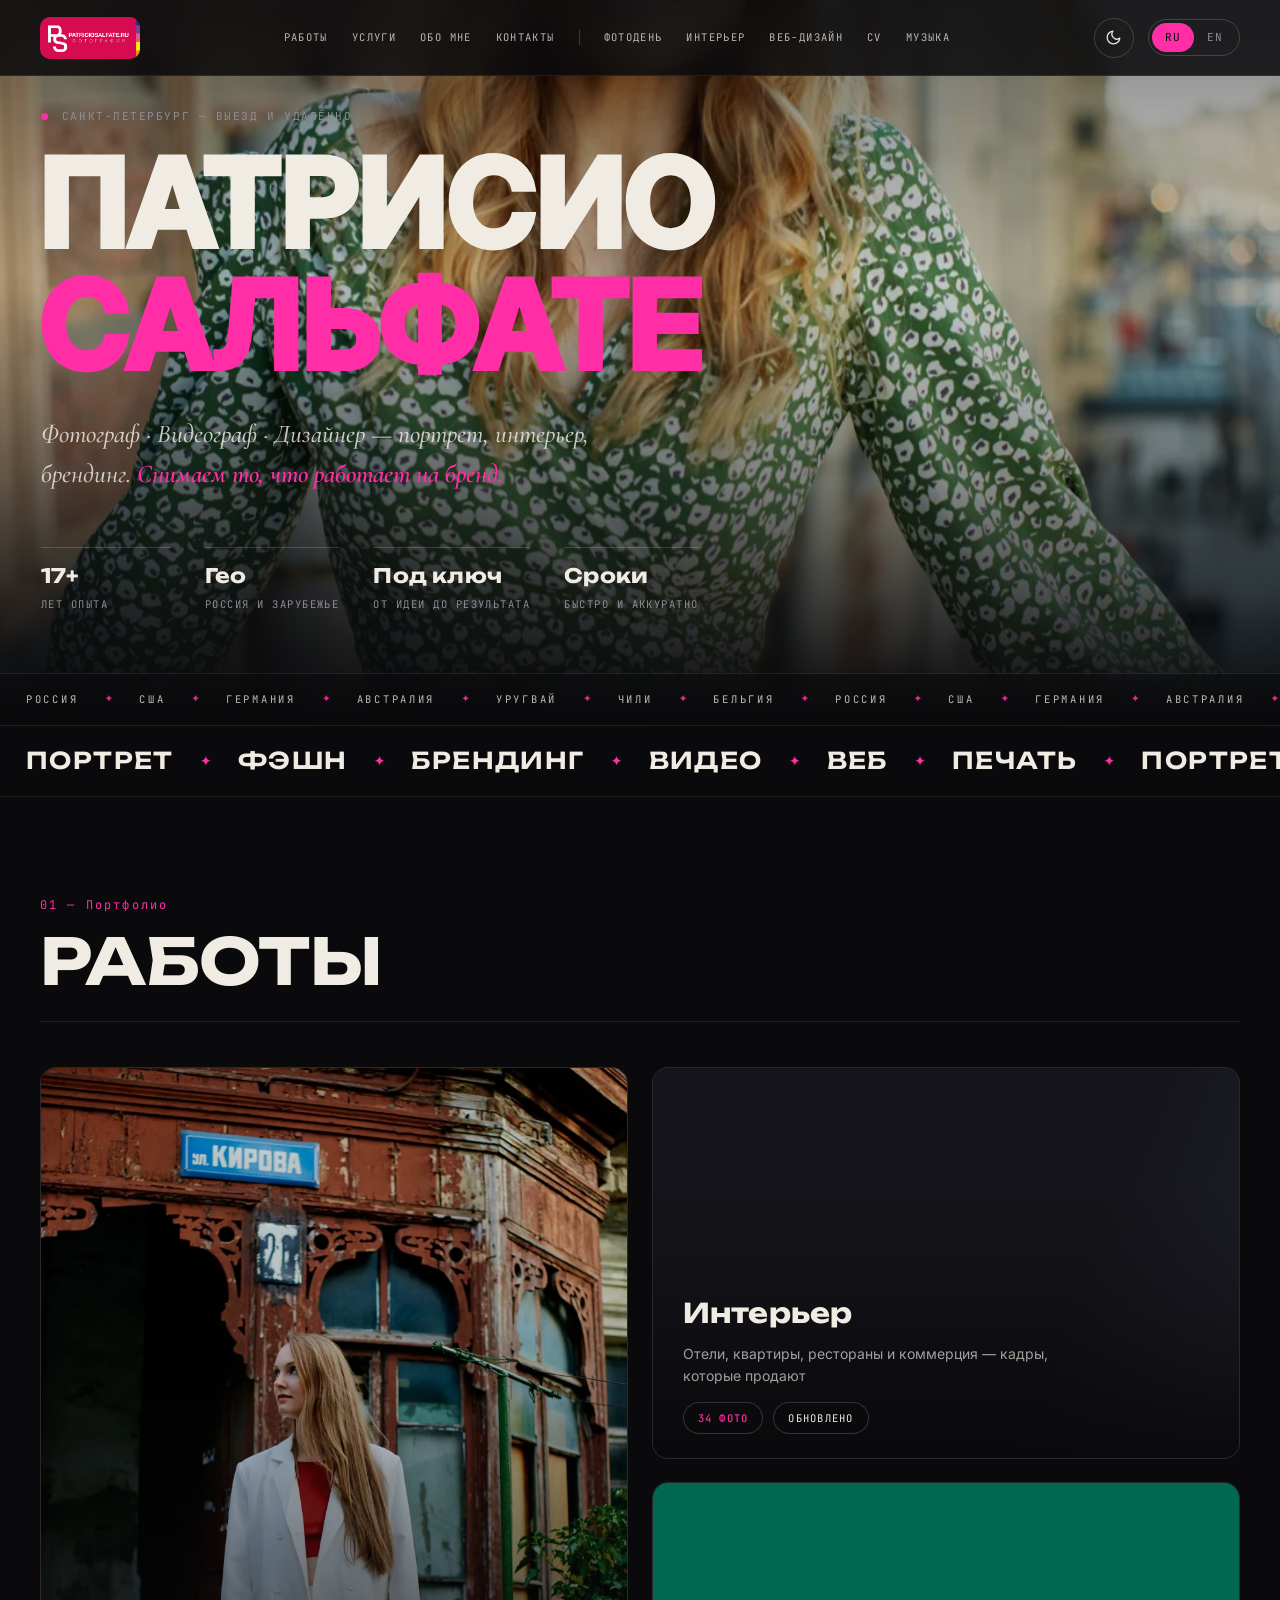
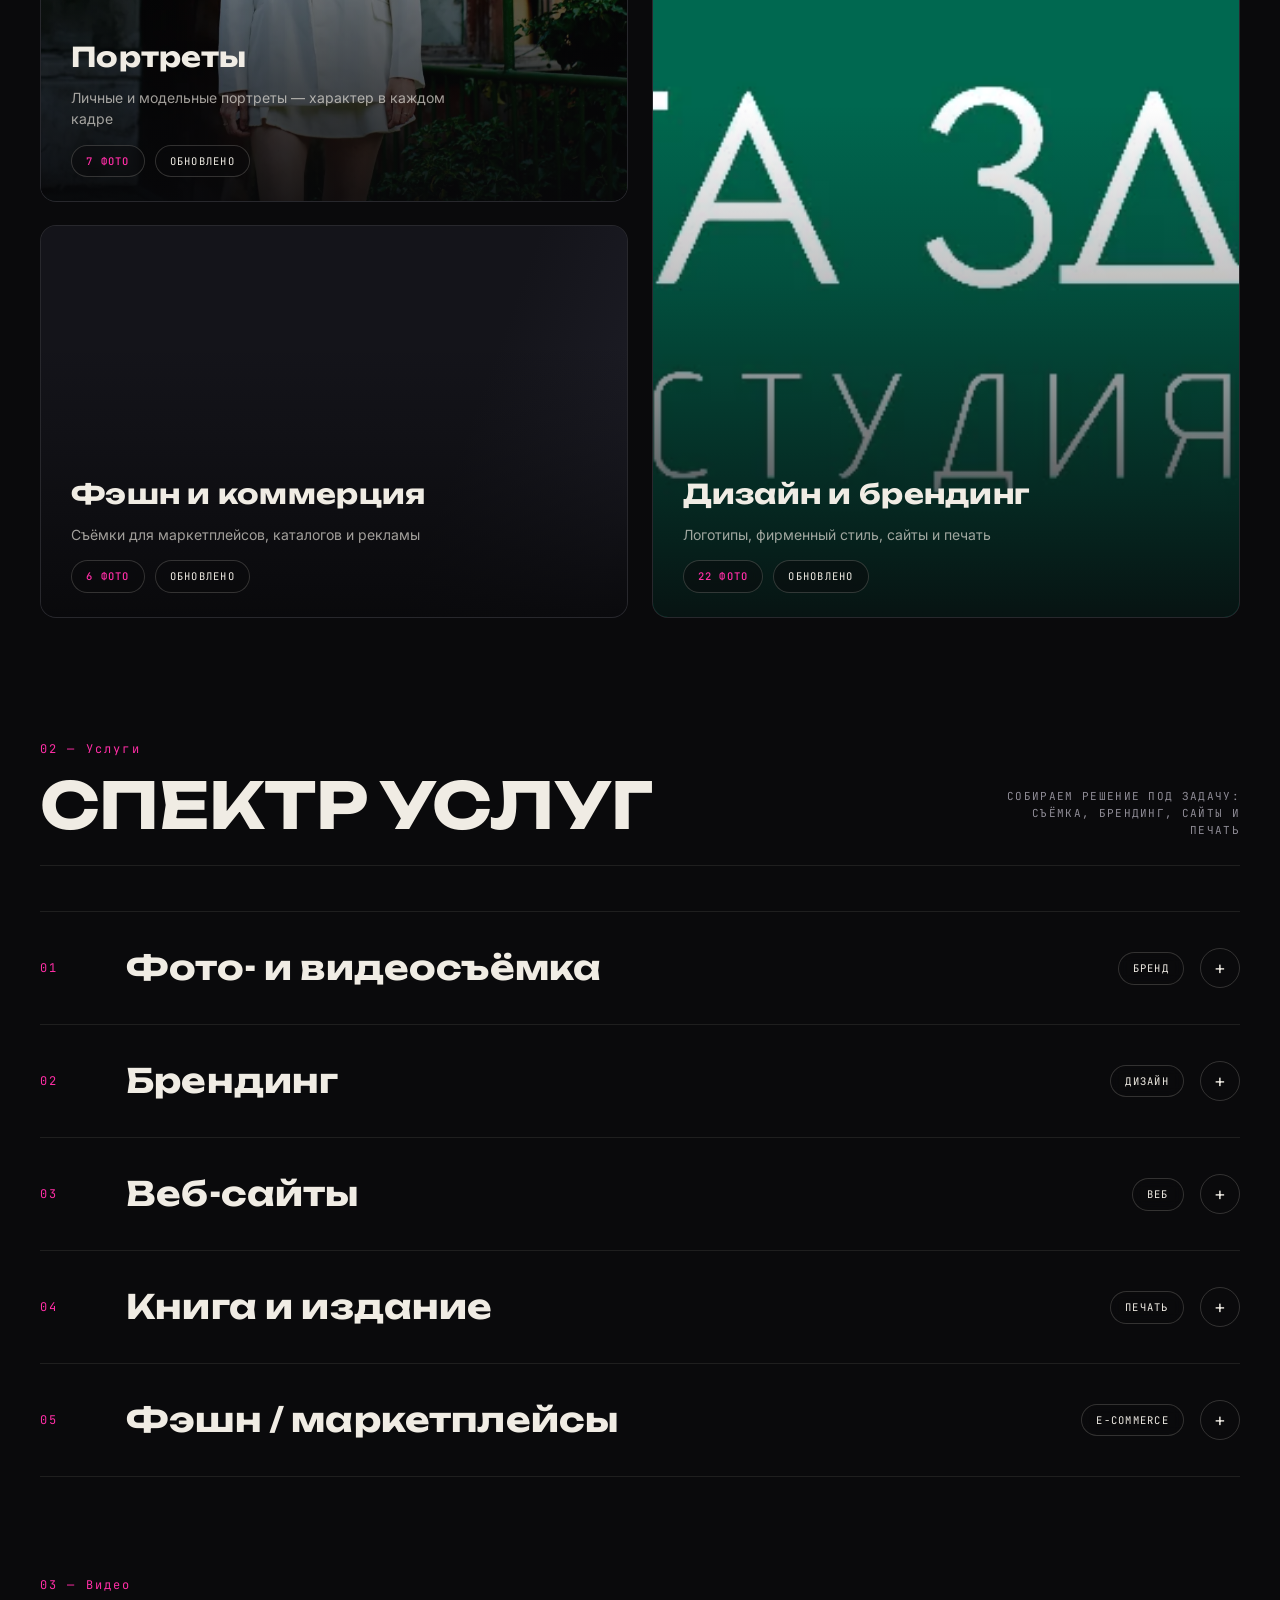
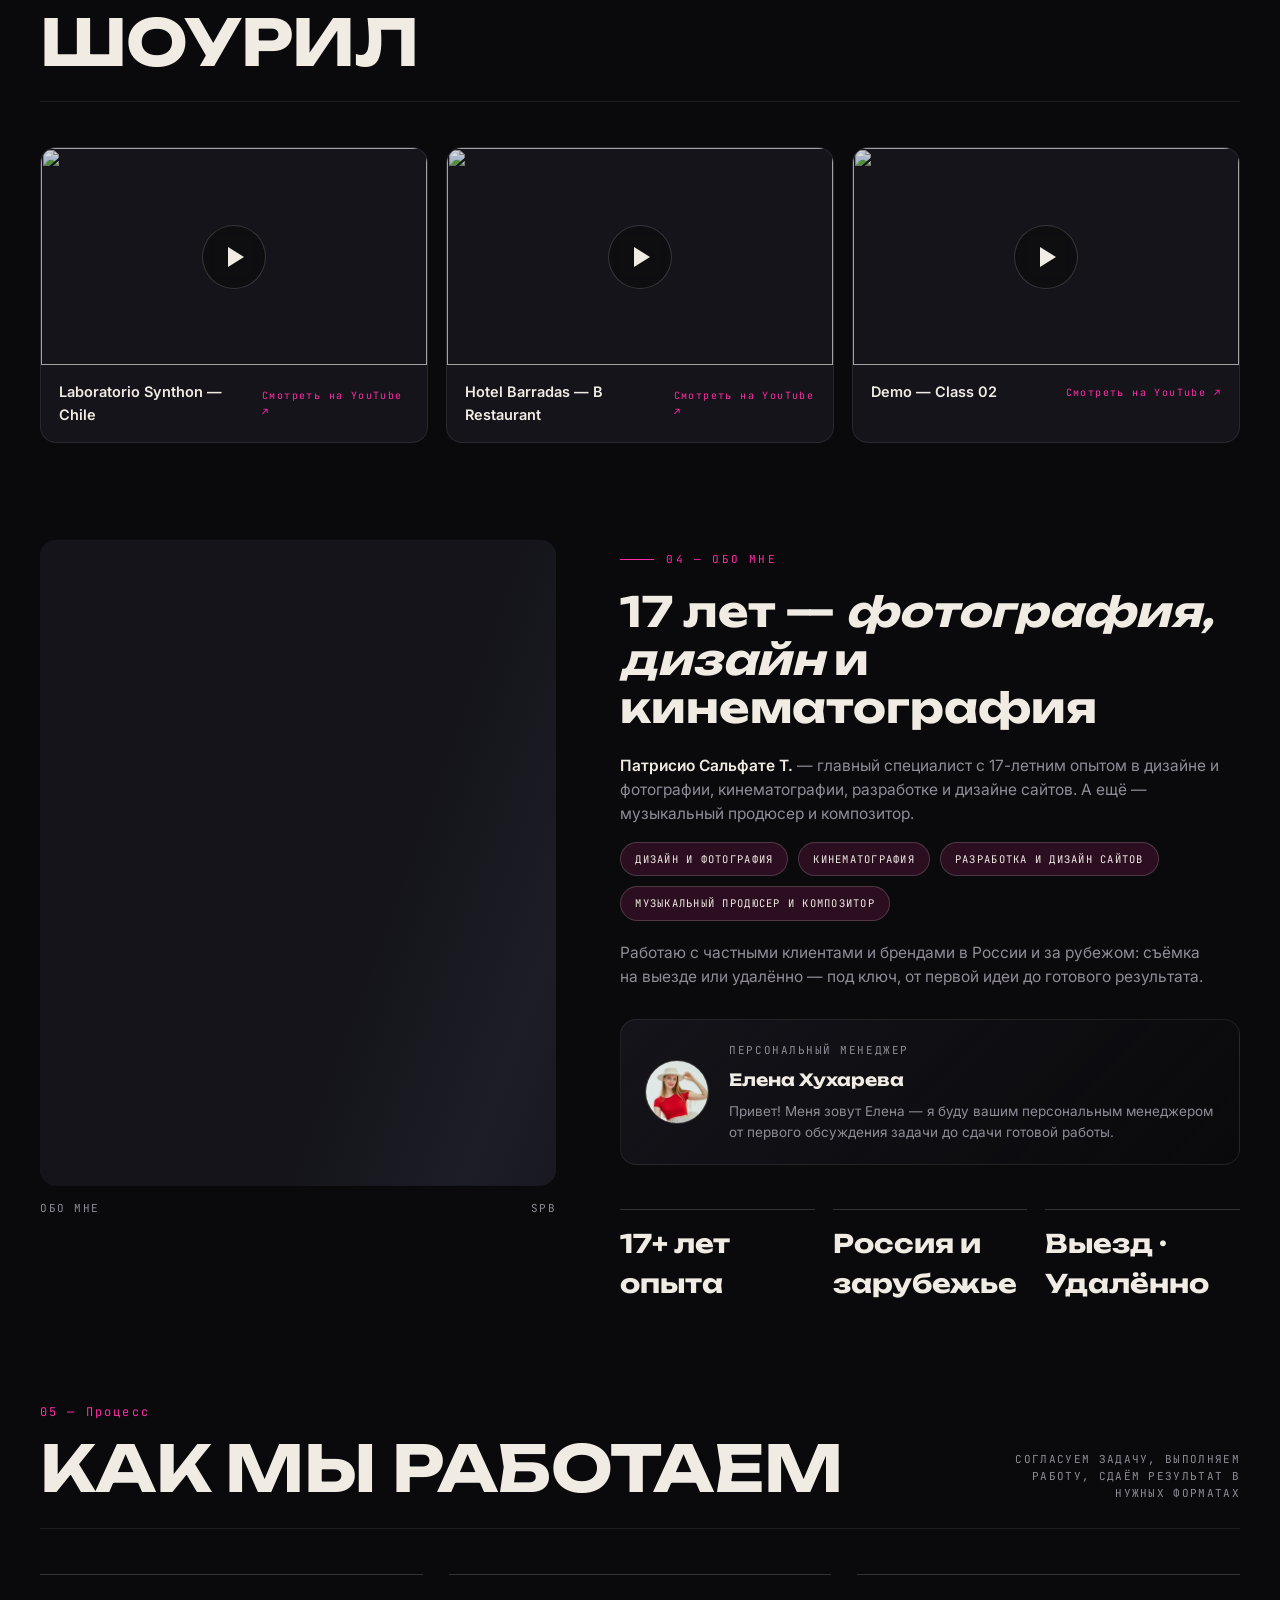
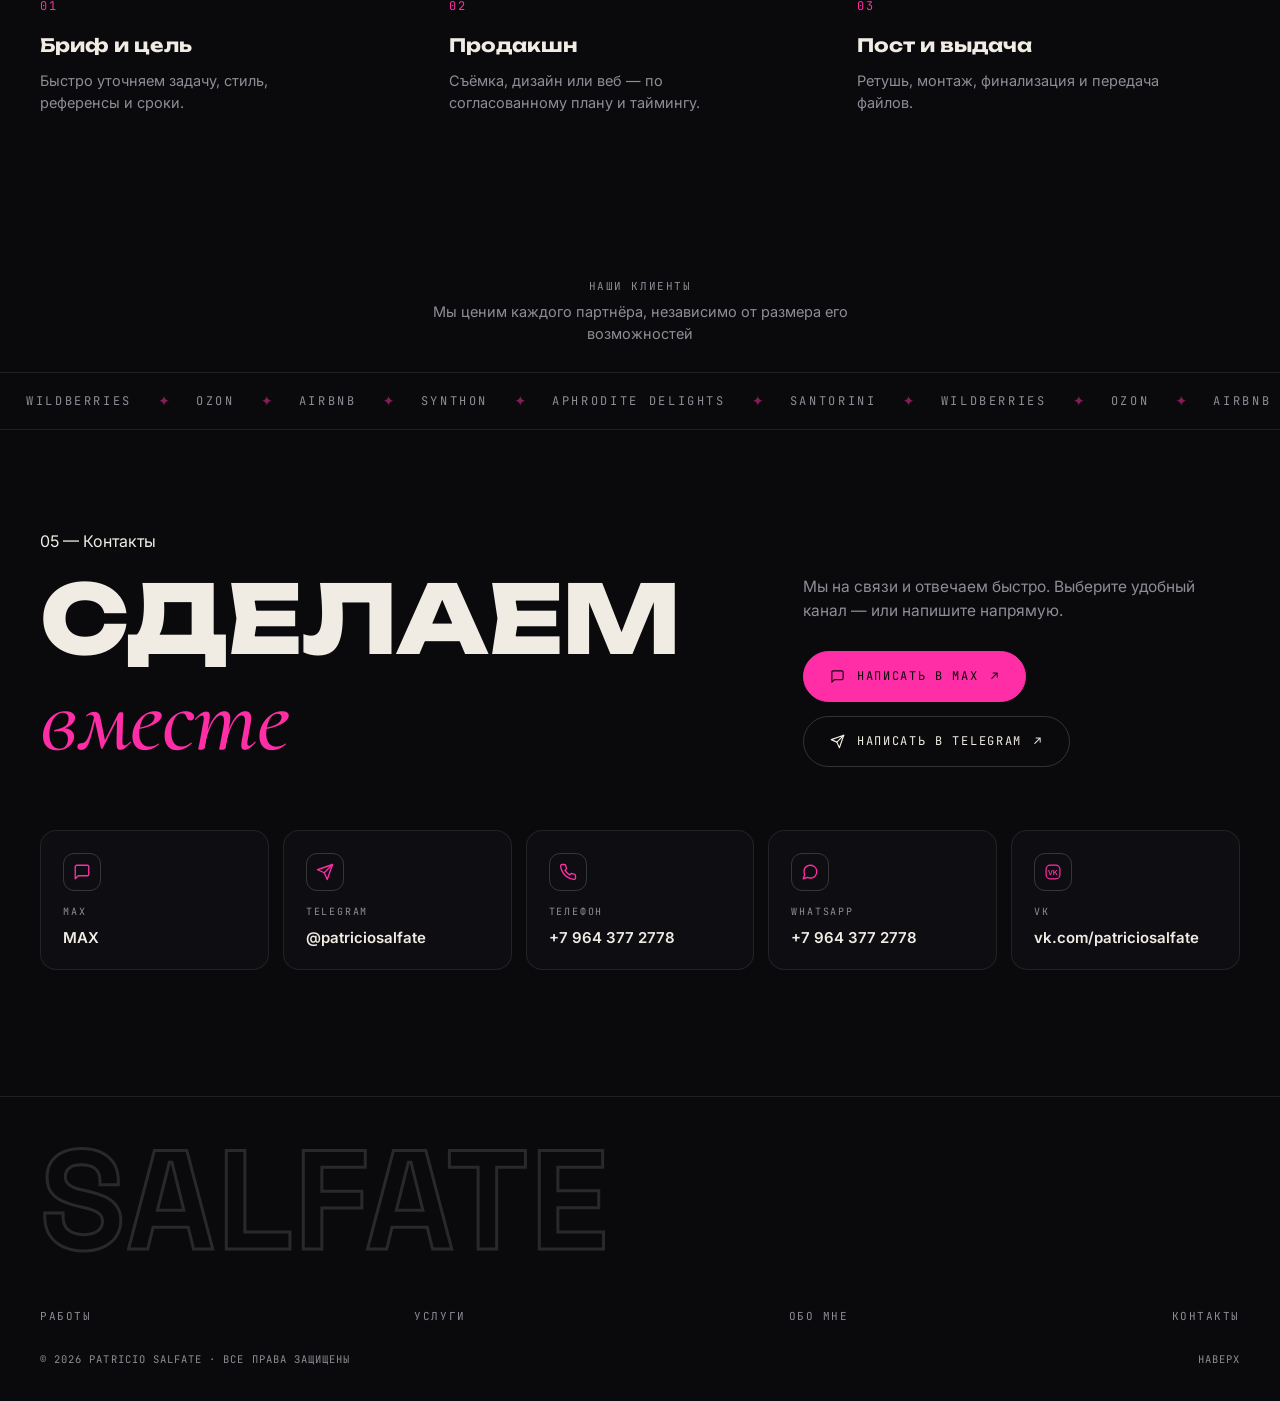
==== commit 2a485a0a: "Animate outlined footer wordmark Co-authored-by: arena-agent <297053741+arena-agent@users.noreply.gi" ====
--- a/index.html
+++ b/index.html
@@ -264,7 +264,7 @@
   <!-- ================= FOOTER ================= -->
   <footer>
     <div class="container">
-      <div class="foot-word" aria-hidden="true">SALFATE</div>
+      <div class="foot-word" data-text="SALFATE" aria-hidden="true">SALFATE</div>
       <div class="foot-grid">
         <a href="#work" data-i18n="nav.work">Работы</a>
         <a href="#services" data-i18n="nav.services">Услуги</a>
--- a/css/main.css
+++ b/css/main.css
@@ -508,10 +508,10 @@
    row spans are set by JS from each photo's real ratio */
 .masonry{
   display: grid; grid-template-columns: repeat(auto-fill, minmax(230px, 1fr));
-  gap: 14px; grid-auto-rows: 10px;
+  gap: 14px; grid-auto-rows: 10px; grid-auto-flow: dense;
 }
 .m-item{
-  position: relative; grid-row-end: span 42; min-height: 200px;
+  position: relative; grid-row-end: span 20; min-height: 200px;
   border-radius: 12px; overflow: hidden; background: var(--surface); cursor: zoom-in;
 }
 .m-item .skel, .m-item img{
@@ -541,48 +541,67 @@
 
 /* ---------- lightbox ---------- */
 #lb{
-  position: fixed; inset: 0; z-index: 115;
-  background: var(--lb-bg);
+  position: fixed; inset: 0; z-index: 115; overflow: hidden; isolation: isolate;
+  background:
+    radial-gradient(75% 65% at 50% 45%, rgba(255,46,166,.08), transparent 68%),
+    var(--lb-bg);
   opacity: 0; visibility: hidden; transition: opacity .4s var(--ease), visibility 0s .4s;
   touch-action: none;
 }
 #lb.open{ opacity: 1; visibility: visible; transition: opacity .4s var(--ease) }
-#lb-canvas{ position: absolute; inset: 0; width: 100%; height: 100%; cursor: grab }
+#lb::after{
+  content: ""; position: absolute; z-index: 2; inset: 0; pointer-events: none;
+  background: linear-gradient(180deg, rgba(7,7,9,.38), transparent 20%, transparent 78%, rgba(7,7,9,.52));
+}
+#lb-canvas{ position: absolute; z-index: 1; inset: 0; width: 100%; height: 100%; cursor: grab; touch-action: none }
 #lb-canvas.grabbing{ cursor: grabbing }
 .lb-top{
   position: absolute; z-index: 5; top: 0; left: 0; right: 0;
-  display: flex; align-items: center; justify-content: space-between;
-  padding: 20px 26px; pointer-events: none;
+  display: flex; align-items: center; justify-content: space-between; gap: 18px;
+  padding: max(20px, env(safe-area-inset-top)) max(26px, env(safe-area-inset-right)) 20px max(26px, env(safe-area-inset-left));
+  pointer-events: none;
 }
 .lb-top > *{ pointer-events: auto }
-.lb-count{ font-family: var(--font-m); font-size: 12px; letter-spacing: .2em; color: var(--text) }
+.lb-count{
+  padding: 10px 14px; border: 1px solid rgba(240,236,228,.2); border-radius: 999px;
+  background: rgba(10,10,12,.42); backdrop-filter: blur(12px);
+  font-family: var(--font-m); font-size: 12px; letter-spacing: .2em; color: var(--text);
+}
 .lb-count b{ color: var(--accent); font-weight: 500 }
 .lb-arrow{
   position: absolute; z-index: 5; top: 50%; transform: translateY(-50%);
   width: 58px; height: 58px; border-radius: 50%;
-  border: 1px solid var(--line2); background: rgba(10,10,12,.45); backdrop-filter: blur(8px);
+  border: 1px solid rgba(240,236,228,.28); background: rgba(10,10,12,.42); backdrop-filter: blur(10px);
   display: grid; place-items: center; font-size: 22px;
-  transition: background .3s, border-color .3s, color .3s, opacity .3s;
-}
-.lb-arrow:hover{ background: var(--accent); border-color: var(--accent); color: var(--accent-ink) }
-.lb-prev{ left: 22px } .lb-next{ right: 22px }
-@media (max-width: 720px){
-  .lb-arrow{ width: 46px; height: 46px; font-size: 18px; top: auto; bottom: 86px; transform: none }
-  .lb-prev{ left: 14px } .lb-next{ right: 14px }
-}
+  transition: background .3s, border-color .3s, color .3s, opacity .3s, transform .3s var(--ease);
+}
+.lb-arrow:hover{ background: var(--accent); border-color: var(--accent); color: var(--accent-ink); transform: translateY(-50%) scale(1.06) }
+.lb-prev{ left: max(22px, env(safe-area-inset-left)) } .lb-next{ right: max(22px, env(safe-area-inset-right)) }
 .lb-bottom{
   position: absolute; z-index: 5; left: 0; right: 0; bottom: 0;
-  display: flex; align-items: center; justify-content: space-between; gap: 16px;
-  padding: 20px 26px; pointer-events: none;
+  display: flex; align-items: flex-end; justify-content: space-between; gap: 22px;
+  padding: 20px max(26px, env(safe-area-inset-right)) max(20px, env(safe-area-inset-bottom)) max(26px, env(safe-area-inset-left));
+  pointer-events: none;
 }
 .lb-bottom > *{ pointer-events: auto }
-.lb-name{ font-family: var(--font-m); font-size: 11px; letter-spacing: .12em; text-transform: uppercase; color: var(--muted); white-space: nowrap; overflow: hidden; text-overflow: ellipsis; max-width: 60vw }
-.lb-ctrl{ display: flex; align-items: center; gap: 10px }
-.lb-zoom{ font-family: var(--font-m); font-size: 11px; letter-spacing: .12em; color: var(--muted); min-width: 48px; text-align: right }
+.lb-caption{ min-width: 0; display: flex; flex-direction: column; gap: 7px }
+.lb-name{ font-family: var(--font-m); font-size: 11px; letter-spacing: .12em; text-transform: uppercase; color: var(--text); white-space: nowrap; overflow: hidden; text-overflow: ellipsis; max-width: min(42vw, 520px) }
+.lb-hint{ font-family: var(--font-m); font-size: 10px; letter-spacing: .08em; color: var(--muted); opacity: .85 }
+.lb-ctrl{
+  display: flex; align-items: center; gap: 8px; flex-shrink: 0;
+  padding: 6px; border: 1px solid rgba(240,236,228,.18); border-radius: 999px;
+  background: rgba(10,10,12,.46); backdrop-filter: blur(12px);
+}
+.lb-ctrl .icon-btn{ width: 38px; height: 38px; border-color: transparent }
+.lb-ctrl .icon-btn:hover{ border-color: var(--accent) }
+.lb-ctrl .icon-btn svg{ width: 16px; height: 16px }
+.lb-fit .fit-icon{ transition: transform .4s var(--ease) }
+.lb-fit.is-contain .fit-icon{ transform: rotate(180deg) }
+.lb-zoom{ font-family: var(--font-m); font-size: 11px; letter-spacing: .12em; color: var(--text); min-width: 48px; text-align: center }
 .lb-load{
   position: absolute; z-index: 4; top: 50%; left: 50%;
   width: 44px; height: 44px; margin: -22px;
-  border-radius: 50%; border: 2px solid var(--line2); border-top-color: var(--accent);
+  border-radius: 50%; border: 2px solid rgba(240,236,228,.25); border-top-color: var(--accent);
   animation: spin .9s linear infinite;
   opacity: 0; transition: opacity .3s; pointer-events: none;
 }
@@ -594,6 +613,28 @@
   font-family: var(--font-m); font-size: 12px; letter-spacing: .08em;
 }
 .lb-err.on{ display: flex }
+@media (max-width: 720px){
+  .lb-arrow{ width: 46px; height: 46px; font-size: 18px; top: auto; bottom: calc(92px + env(safe-area-inset-bottom)); transform: none }
+  .lb-arrow:hover{ transform: scale(1.06) }
+  .lb-prev{ left: max(14px, env(safe-area-inset-left)) } .lb-next{ right: max(14px, env(safe-area-inset-right)) }
+  .lb-bottom{ align-items: center; gap: 10px; padding-top: 14px }
+  .lb-name{ max-width: 34vw }
+  .lb-hint{ display: none }
+  .lb-ctrl{ gap: 2px; padding: 4px }
+  .lb-ctrl .icon-btn{ width: 34px; height: 34px }
+  .lb-zoom{ min-width: 42px; font-size: 10px }
+}
+@media (max-width: 430px){
+  .lb-caption{ display: none }
+  .lb-bottom{ justify-content: flex-end }
+}
+html.light #lb::after{ background: linear-gradient(180deg, rgba(250,248,243,.5), transparent 20%, transparent 78%, rgba(250,248,243,.62)) }
+html.light .lb-count,
+html.light .lb-ctrl,
+html.light .lb-arrow{ background: rgba(250,248,243,.62); border-color: rgba(24,18,12,.2) }
+@media (prefers-reduced-motion: reduce){
+  #ov, #lb, #lb-canvas, .lb-arrow, .lb-fit .fit-icon{ transition: none !important }
+}
 
 /* ---------- services ---------- */
 .sv-list{ border-bottom: 1px solid var(--line) }
@@ -792,11 +833,53 @@
 /* ---------- footer ---------- */
 footer{ border-top: 1px solid var(--line); padding: 40px 0 34px; position: relative; overflow: hidden }
 .foot-word{
-  font-family: var(--font-x); font-weight: 700; text-transform: uppercase;
+  position: relative; font-family: var(--font-x); font-weight: 700; text-transform: uppercase;
   font-size: clamp(3rem, 11vw, 10.5rem); line-height: .9; letter-spacing: .01em;
-  color: var(--ghost); -webkit-text-stroke: .05em currentColor;  /* same heavy treatment as the hero title */
+  color: transparent; -webkit-text-fill-color: transparent;
+  -webkit-text-stroke: clamp(1px, .025em, 3px) var(--ghost);
   white-space: nowrap; user-select: none;
   margin-bottom: 44px;
+  animation: foot-word-fx 14s ease-in-out infinite;
+  will-change: transform, filter;
+}
+/* The base stays quiet; these two clipped copies create a brief RGB/data
+   glitch roughly once every fourteen seconds instead of constant motion. */
+.foot-word::before, .foot-word::after{
+  content: attr(data-text); position: absolute; inset: 0;
+  color: transparent; -webkit-text-fill-color: transparent;
+  pointer-events: none; opacity: 0; white-space: inherit;
+  -webkit-text-stroke: clamp(1px, .025em, 3px) var(--accent);
+  will-change: transform, clip-path, opacity;
+}
+.foot-word::before{ animation: foot-word-slice-a 14s steps(1, end) infinite }
+.foot-word::after{
+  -webkit-text-stroke-color: #8cecf2;
+  animation: foot-word-slice-b 14s steps(1, end) infinite;
+}
+@keyframes foot-word-fx{
+  0%, 76%, 100%{ transform: translate3d(0, 0, 0); filter: none }
+  78%{ transform: translate3d(.012em, 0, 0); filter: drop-shadow(0 0 14px var(--accent-soft)) }
+  79%{ transform: translate3d(-.008em, 0, 0); filter: none }
+  81%{ transform: translate3d(0, 0, 0); filter: drop-shadow(0 0 7px var(--accent-soft)) }
+  83%{ transform: translate3d(0, 0, 0); filter: none }
+}
+@keyframes foot-word-slice-a{
+  0%, 75%, 100%{ opacity: 0; clip-path: inset(0 0 0 0); transform: translate3d(0, 0, 0) }
+  77%{ opacity: .9; clip-path: inset(9% 0 63% 0); transform: translate3d(-.018em, .012em, 0) }
+  79%{ opacity: 0; clip-path: inset(0 0 0 0); transform: none }
+  81%{ opacity: .72; clip-path: inset(66% 0 12% 0); transform: translate3d(.024em, -.008em, 0) }
+  83%{ opacity: 0 }
+}
+@keyframes foot-word-slice-b{
+  0%, 76%, 100%{ opacity: 0; clip-path: inset(0 0 0 0); transform: translate3d(0, 0, 0) }
+  78%{ opacity: .72; clip-path: inset(41% 0 36% 0); transform: translate3d(.02em, -.01em, 0) }
+  80%{ opacity: 0; clip-path: inset(0 0 0 0); transform: none }
+  82%{ opacity: .8; clip-path: inset(16% 0 70% 0); transform: translate3d(-.028em, .006em, 0) }
+  84%{ opacity: 0 }
+}
+@media (prefers-reduced-motion: reduce){
+  .foot-word, .foot-word::before, .foot-word::after{ animation: none !important }
+  .foot-word::before, .foot-word::after{ display: none }
 }
 .foot-grid{ display: flex; flex-wrap: wrap; gap: 18px 40px; align-items: center; justify-content: space-between }
 .foot-grid a{ font-family: var(--font-m); font-size: 11px; letter-spacing: .14em; text-transform: uppercase; color: var(--muted); transition: color .3s }
@@ -890,10 +973,10 @@
    no column gaps, every cell filled edge to edge */
 .pmasonry{
   display: grid; grid-template-columns: repeat(auto-fill, minmax(250px, 1fr));
-  gap: 14px; grid-auto-rows: 10px;
+  gap: 14px; grid-auto-rows: 10px; grid-auto-flow: dense;
 }
 .pmasonry figure{
-  position: relative; grid-row-end: span 42;
+  position: relative; grid-row-end: span 20;
   border-radius: 12px; overflow: hidden; cursor: zoom-in;
   background: var(--skel-a); min-height: 220px;
 }
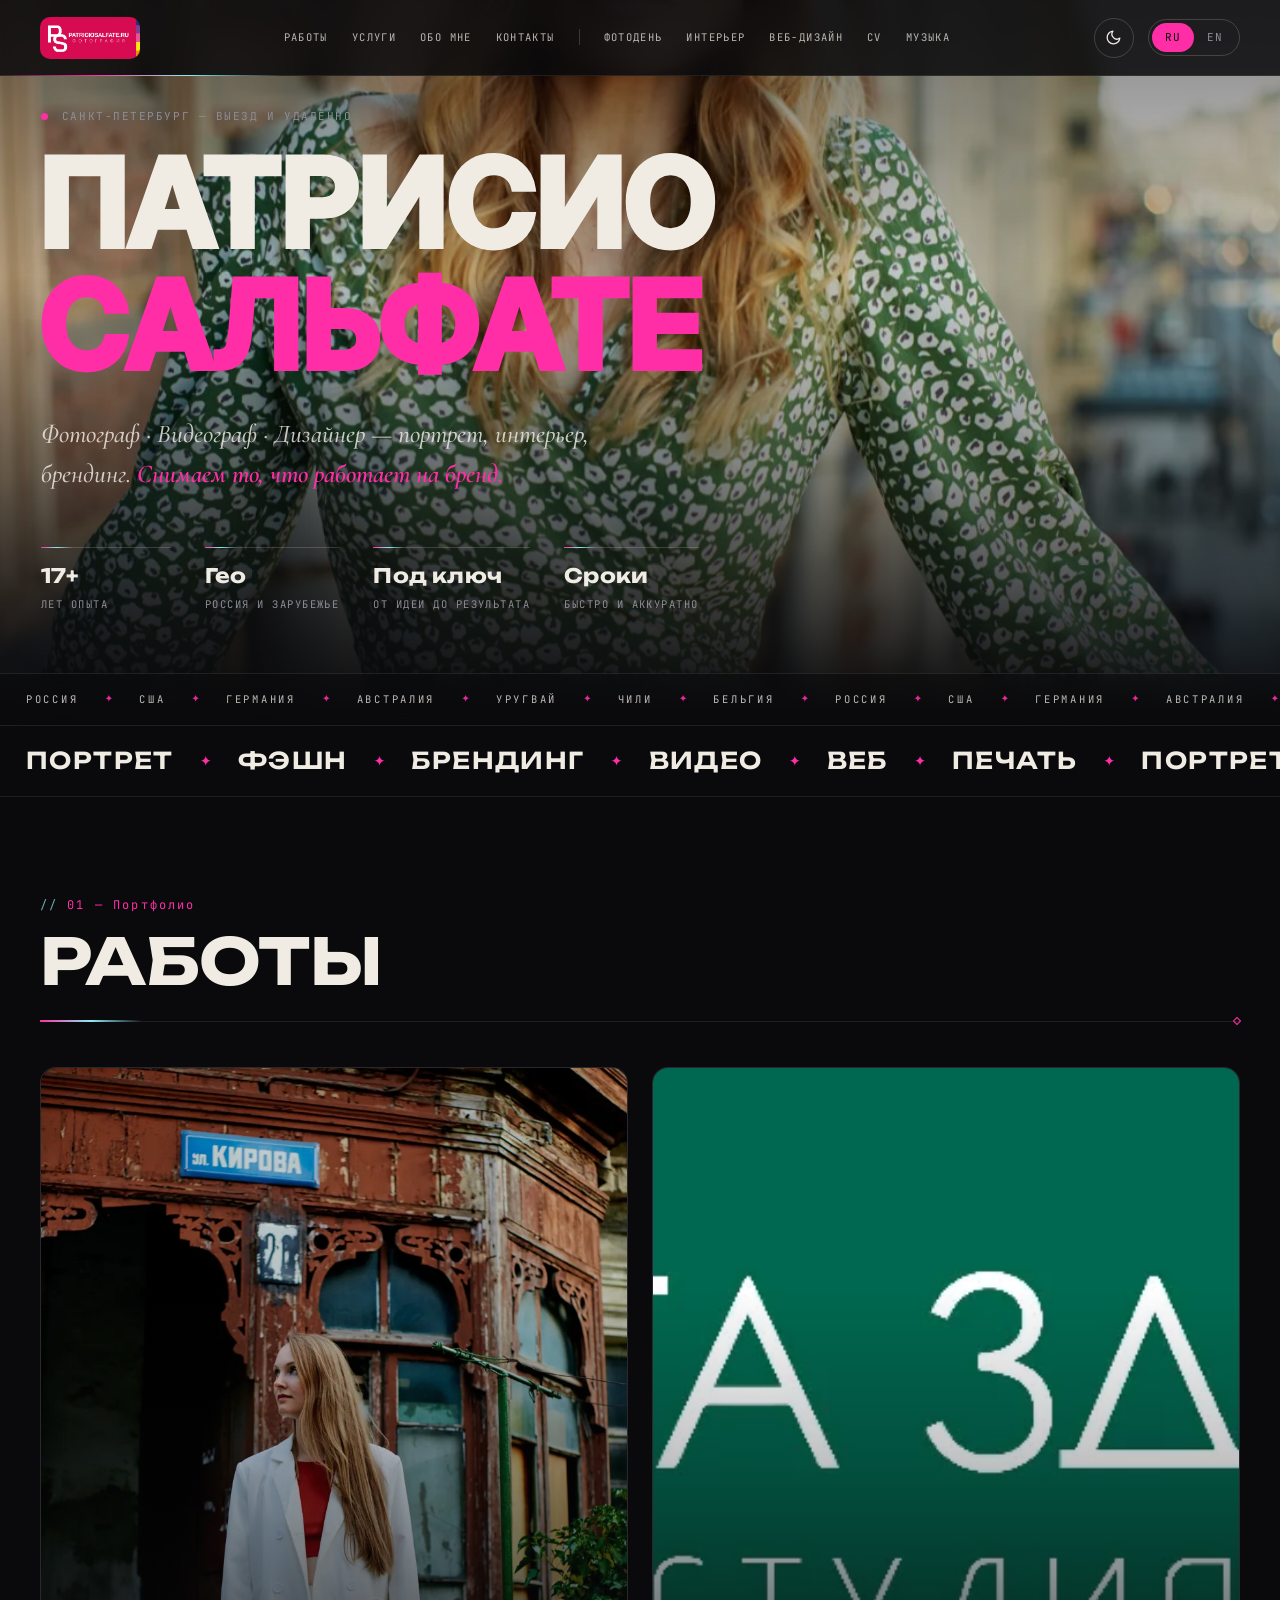
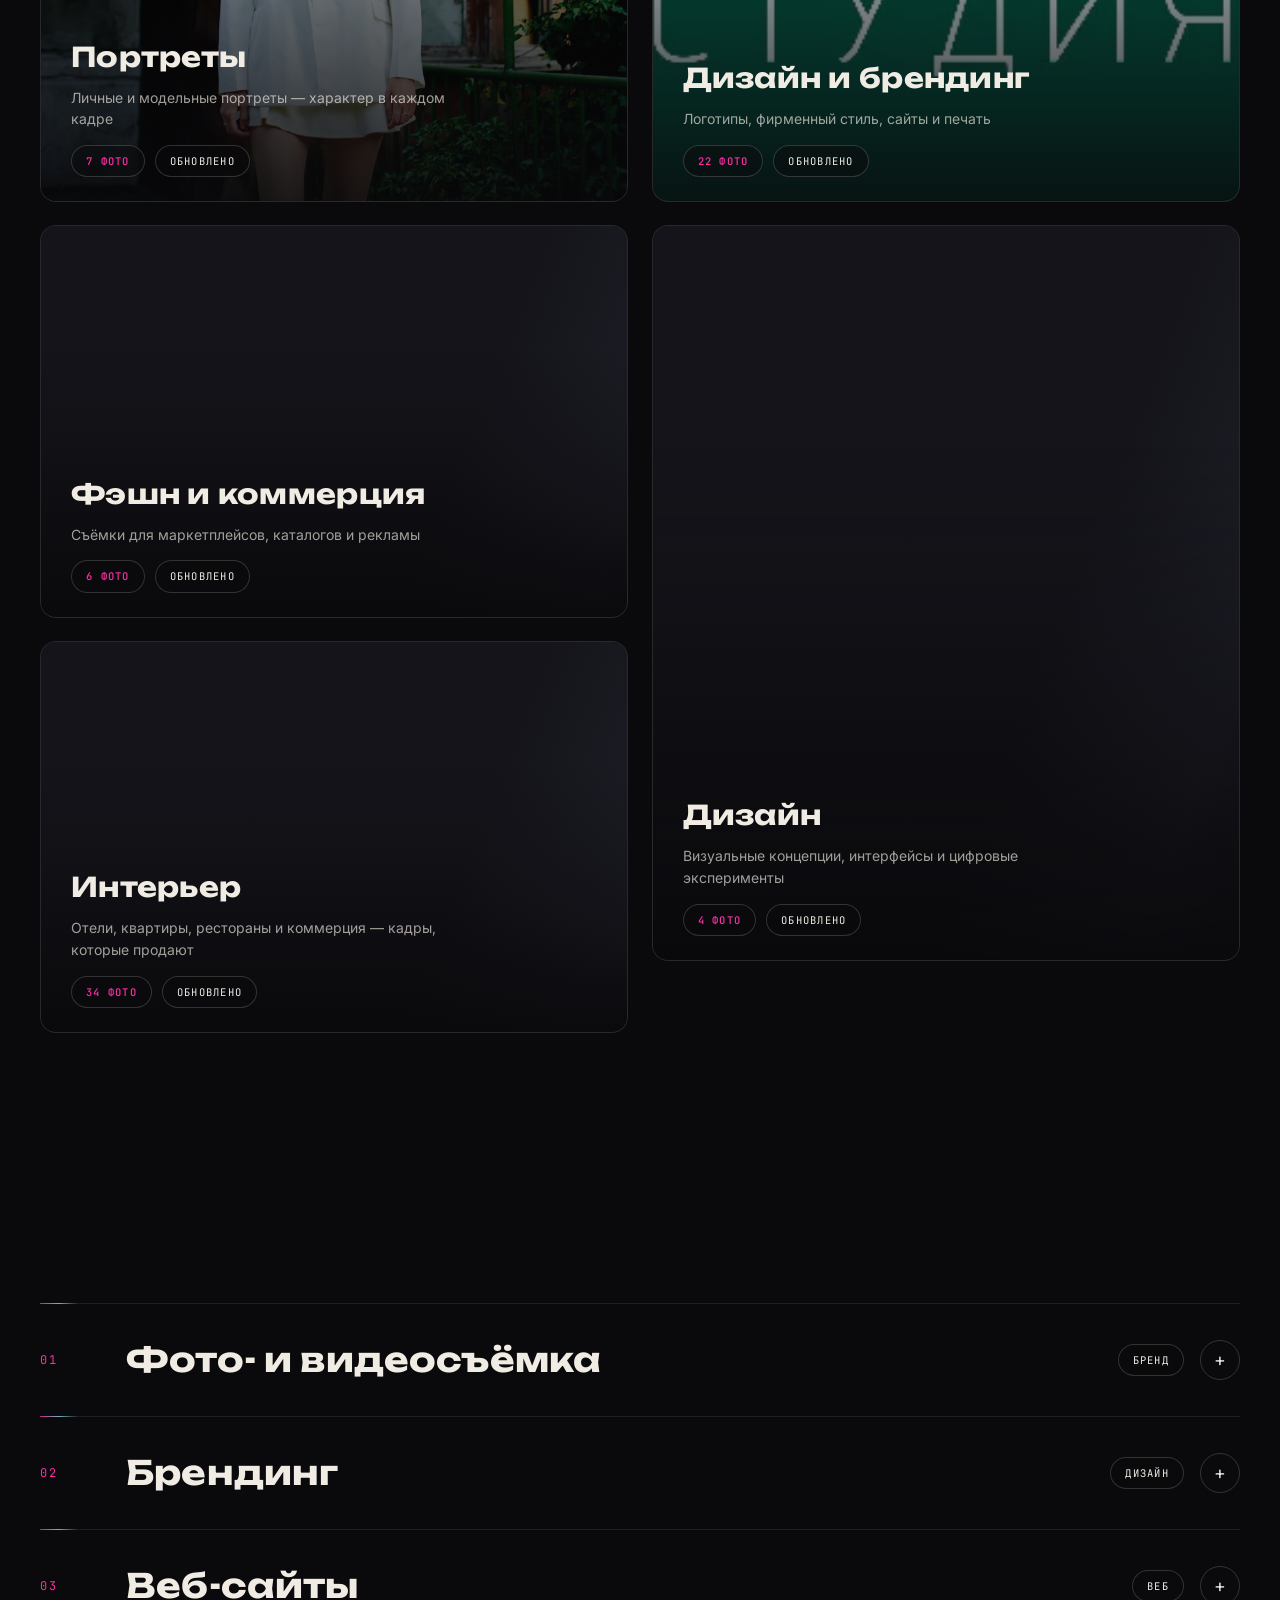
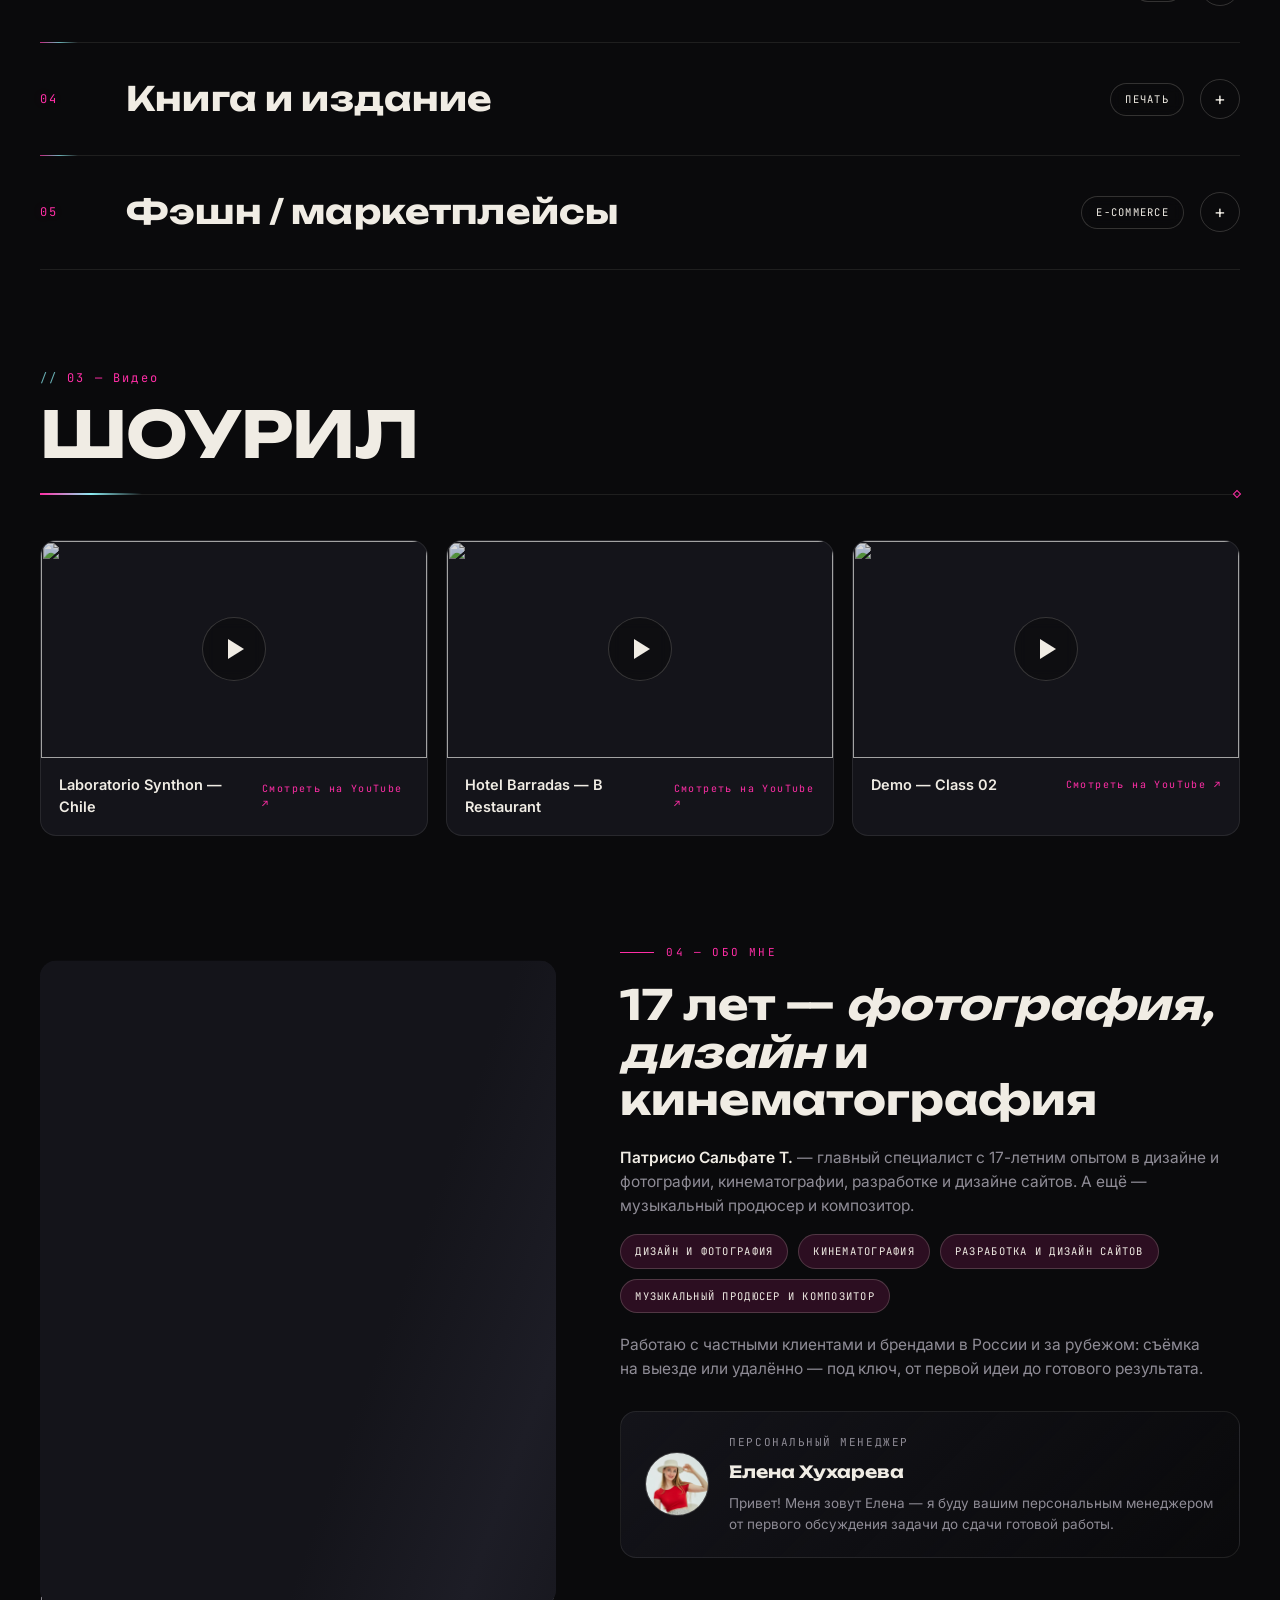
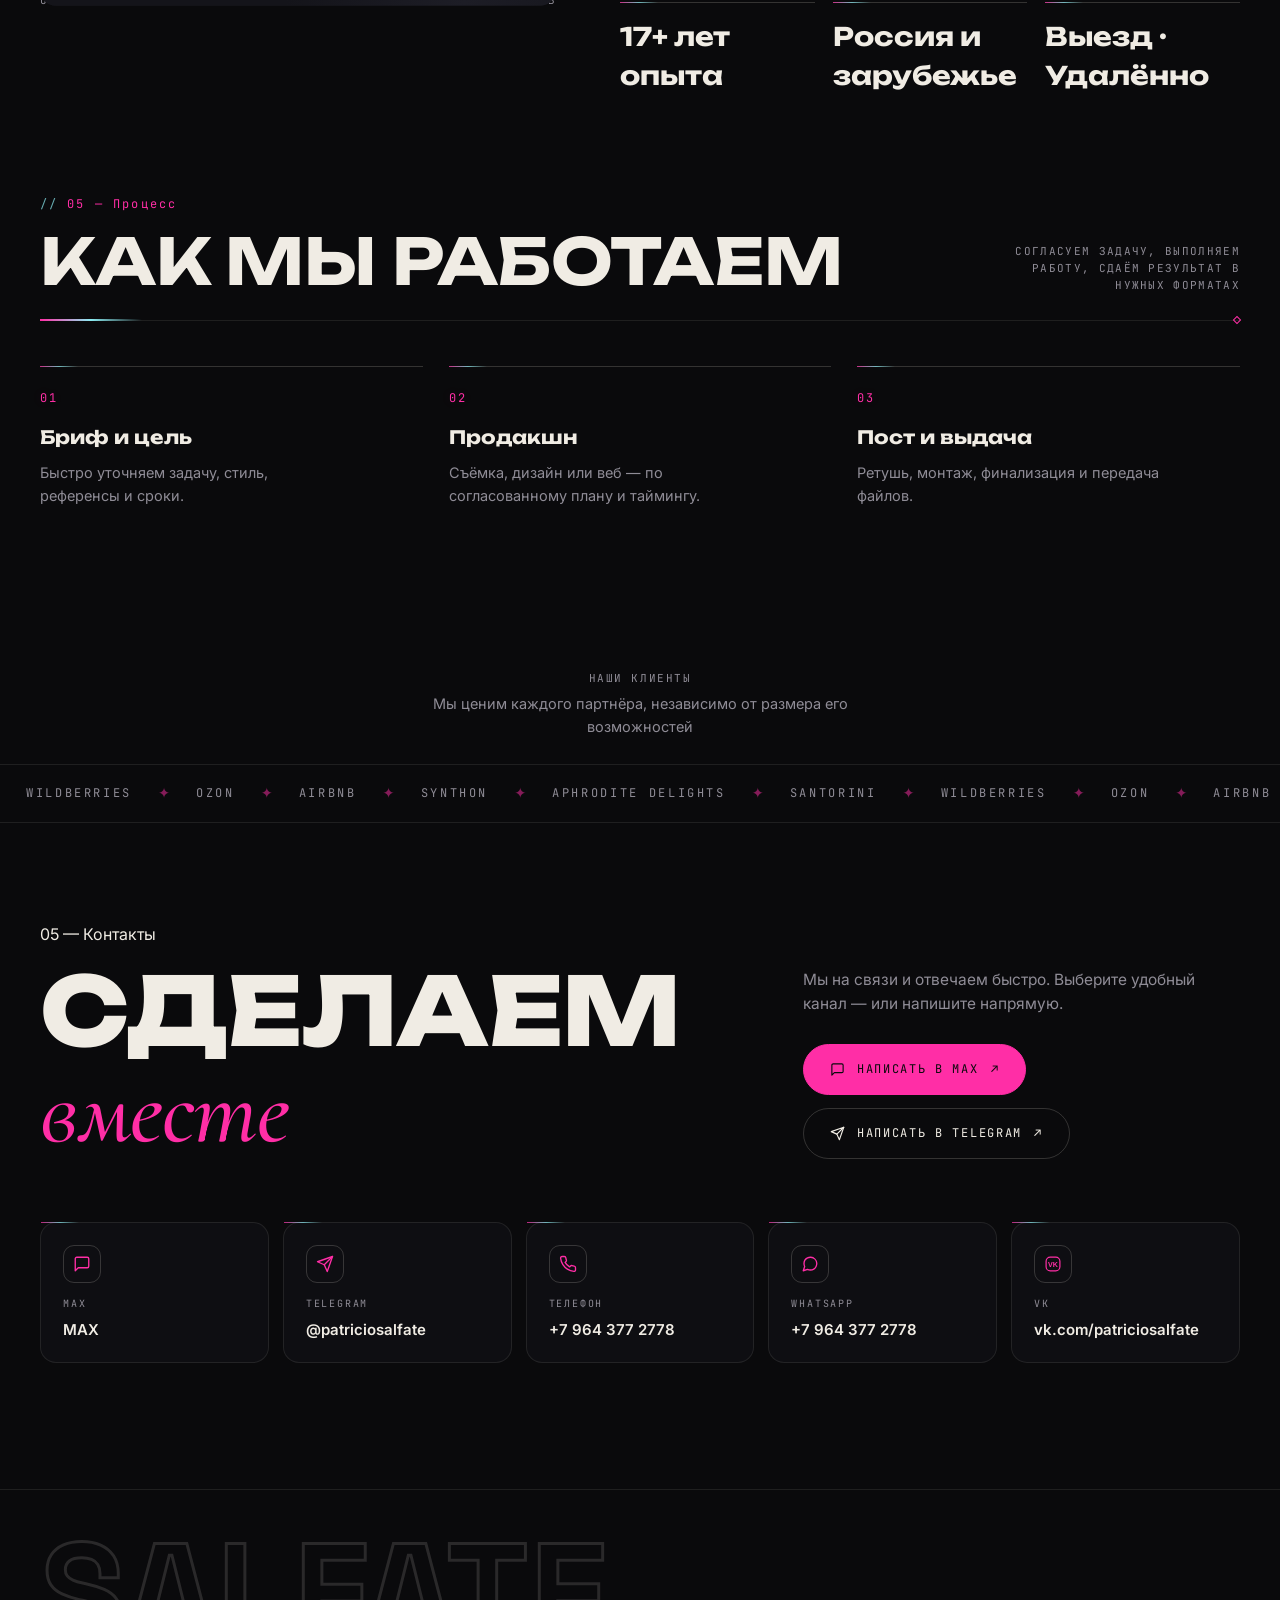
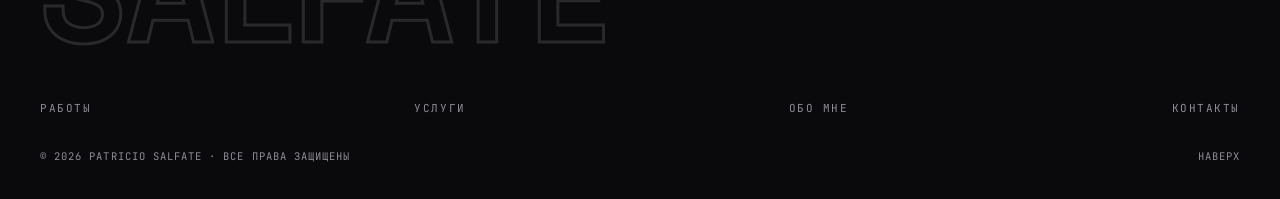
==== commit 0df2f19f: "Add SEO metadata and sitemap Co-authored-by: arena-agent <297053741+arena-agent@users.noreply.github" ====
--- a/index.html
+++ b/index.html
@@ -3,12 +3,26 @@
 <head>
   <meta charset="utf-8">
   <meta name="viewport" content="width=device-width, initial-scale=1, viewport-fit=cover">
-  <title>Патрисио Сальфате — фотограф и дизайнер, Санкт-Петербург</title>
-  <meta name="description" content="Фотограф и дизайнер в Санкт-Петербурге. Портрет, интерьер, фэшн, брендинг, сайты. 17+ лет опыта, работа по России и за рубежом.">
-  <meta property="og:title" content="Патрисио Сальфате — фотограф и дизайнер">
-  <meta property="og:description" content="Портрет, интерьер, фэшн, брендинг, сайты. Санкт-Петербург · выезд · удалённо.">
+  <title data-i18n="meta.title">Патрисио Сальфате — фотограф и дизайнер в Санкт-Петербурге</title>
+  <meta name="description" data-i18n="meta.desc" content="Фотограф, видеограф и дизайнер в Санкт-Петербурге. Портреты, интерьерная и фэшн-съёмка, брендинг и сайты. 17+ лет опыта.">
+  <link rel="canonical" href="https://patriciosalfate.ru/">
+  <meta name="robots" content="index,follow,max-image-preview:large,max-snippet:-1,max-video-preview:-1">
+  <meta name="author" content="Патрисио Сальфате">
+  <meta property="og:locale" content="ru_RU">
+  <meta property="og:site_name" content="Патрисио Сальфате">
+  <meta property="og:title" content="Патрисио Сальфате — фотограф и дизайнер в Санкт-Петербурге">
+  <meta property="og:description" content="Фотограф, видеограф и дизайнер в Санкт-Петербурге. Портреты, интерьерная и фэшн-съёмка, брендинг и сайты.">
   <meta property="og:type" content="website">
   <meta property="og:url" content="https://patriciosalfate.ru/">
+  <meta property="og:image" content="https://patriciosalfate.ru/photos/GQ1A4745_patricio-scaled-1.jpg">
+  <meta property="og:image:type" content="image/jpeg">
+  <meta property="og:image:width" content="2560">
+  <meta property="og:image:height" content="2560">
+  <meta property="og:image:alt" content="Патрисио Сальфате — фотограф и дизайнер">
+  <meta name="twitter:card" content="summary_large_image">
+  <meta name="twitter:title" content="Патрисио Сальфате — фотограф и дизайнер в Санкт-Петербурге">
+  <meta name="twitter:description" content="Фотограф, видеограф и дизайнер в Санкт-Петербурге. Портреты, интерьерная и фэшн-съёмка, брендинг и сайты.">
+  <meta name="twitter:image" content="https://patriciosalfate.ru/photos/GQ1A4745_patricio-scaled-1.jpg">
   <meta name="theme-color" content="#0a0a0c">
   <script>try{if(localStorage.getItem('ps.theme')==='light')document.documentElement.classList.add('light')}catch(e){}</script>
   <link rel="icon" href="/favicon.svg" type="image/svg+xml">
@@ -17,7 +31,46 @@
   <link href="https://fonts.googleapis.com/css2?family=Cormorant:ital,wght@1,500;1,600&family=Inter:wght@400;500;600&family=JetBrains+Mono:wght@400;500&family=Space+Grotesk:wght@500;700&family=Unbounded:wght@500;700;800&display=swap" rel="stylesheet">
   <link rel="stylesheet" href="/css/main.css">
   <script type="application/ld+json">
-  {"@context":"https://schema.org","@type":"Person","name":"Patricio Salfate","jobTitle":"Photographer & Designer","telephone":"+79643772778","url":"https://patriciosalfate.ru","address":{"@type":"PostalAddress","addressLocality":"Saint Petersburg","addressCountry":"RU"}}
+  {
+    "@context": "https://schema.org",
+    "@graph": [
+      {
+        "@type": "WebSite",
+        "@id": "https://patriciosalfate.ru/#website",
+        "url": "https://patriciosalfate.ru/",
+        "name": "Патрисио Сальфате",
+        "description": "Портфолио фотографа, видеографа и дизайнера в Санкт-Петербурге.",
+        "inLanguage": "ru-RU",
+        "publisher": {"@id": "https://patriciosalfate.ru/#person"}
+      },
+      {
+        "@type": "Person",
+        "@id": "https://patriciosalfate.ru/#person",
+        "name": "Patricio Salfate",
+        "alternateName": "Патрисио Сальфате",
+        "jobTitle": ["Photographer", "Videographer", "Designer"],
+        "telephone": "+79643772778",
+        "url": "https://patriciosalfate.ru/",
+        "image": "https://patriciosalfate.ru/photos/GQ1A4745_patricio-scaled-1.jpg",
+        "address": {"@type": "PostalAddress", "addressLocality": "Saint Petersburg", "addressCountry": "RU"},
+        "sameAs": [
+          "https://instagram.com/patricio.salfate.ph",
+          "https://t.me/patriciosalfate",
+          "https://vk.com/patriciosalfate",
+          "https://dzen.ru/patriciosalfate"
+        ]
+      },
+      {
+        "@type": "WebPage",
+        "@id": "https://patriciosalfate.ru/#webpage",
+        "url": "https://patriciosalfate.ru/",
+        "name": "Патрисио Сальфате — фотограф и дизайнер в Санкт-Петербурге",
+        "isPartOf": {"@id": "https://patriciosalfate.ru/#website"},
+        "about": {"@id": "https://patriciosalfate.ru/#person"},
+        "inLanguage": "ru-RU"
+      }
+    ]
+  }
   </script>
 </head>
 <body>
--- a/css/main.css
+++ b/css/main.css
@@ -71,6 +71,7 @@
   font-size: 16px;
   line-height: 1.55;
   -webkit-font-smoothing: antialiased;
+  text-rendering: optimizeLegibility;
   overflow-x: hidden;
 }
 img{ display:block; max-width:100% }
@@ -1313,3 +1314,172 @@
   mix-blend-mode: screen; pointer-events: none;
   animation: fx-scan .8s cubic-bezier(.4,0,.2,1) forwards;
 }
+
+/* ============================================================
+   Rev 7 — technical editorial motion system
+   Small, precise movements keep the site fashion-editorial rather than
+   noisy: most effects idle, then wake on hover/focus or at long intervals.
+   ============================================================ */
+
+:root{ --fx-cyan: #8cecf2; --fx-line: rgba(140,236,242,.34) }
+html.light{ --fx-line: rgba(229,7,140,.28) }
+
+/* Header and section rules behave like a slow instrument readout. */
+#site-header::after{
+  content:""; position:absolute; left:0; bottom:-1px; width:22%; height:1px;
+  background: linear-gradient(90deg, transparent, var(--accent), var(--fx-cyan), transparent);
+  animation: header-run 18s linear infinite;
+  pointer-events:none;
+}
+@keyframes header-run{
+  0%{ transform: translateX(-110%) scaleX(.55); opacity:0 }
+  8%,82%{ opacity:.8 }
+  100%{ transform: translateX(560%) scaleX(1.2); opacity:0 }
+}
+.sec-head{ position:relative }
+.sec-head::before{
+  content:""; position:absolute; left:0; bottom:-1px; width:clamp(46px, 8vw, 118px); height:2px;
+  transform-origin:left; background:linear-gradient(90deg, var(--accent), var(--fx-cyan), transparent);
+  animation: rule-breathe 11s ease-in-out infinite;
+  pointer-events:none;
+}
+.sec-head::after{
+  content:""; position:absolute; right:0; bottom:-3px; width:6px; height:6px;
+  border:1px solid var(--accent); transform:rotate(45deg);
+  animation: rule-node 7s ease-in-out infinite;
+  pointer-events:none;
+}
+.sec-head .idx::before{
+  content:"//"; margin-right:9px; color:var(--fx-cyan); opacity:.72;
+}
+@keyframes rule-breathe{
+  0%, 70%, 100%{ transform:scaleX(.55); opacity:.55 }
+  74%{ transform:scaleX(1); opacity:1 }
+  78%{ transform:scaleX(.72); opacity:.7 }
+}
+@keyframes rule-node{
+  0%, 72%, 100%{ transform:rotate(45deg) scale(.7); opacity:.45 }
+  76%{ transform:rotate(135deg) scale(1.35); opacity:1; box-shadow:0 0 0 4px var(--accent-soft) }
+  82%{ transform:rotate(225deg) scale(.7); opacity:.45; box-shadow:none }
+}
+.kicker::before{ transform-origin:left; animation:kicker-line 9s ease-in-out infinite }
+@keyframes kicker-line{
+  0%, 72%, 100%{ transform:scaleX(.62); opacity:.65 }
+  76%{ transform:scaleX(1); opacity:1 }
+  80%{ transform:scaleX(.78); opacity:.75 }
+}
+
+/* Editorial buttons get a controlled light sweep instead of a flat fill. */
+.btn{ overflow:hidden; isolation:isolate }
+.btn::before{
+  content:""; position:absolute; z-index:0; top:-70%; bottom:-70%; left:-45%; width:25%;
+  background:linear-gradient(90deg, transparent, rgba(255,255,255,.42), transparent);
+  transform:translateX(-180%) skewX(-18deg); opacity:0; pointer-events:none;
+}
+.btn > *{ position:relative; z-index:1 }
+.btn:hover::before, .btn:focus-visible::before{
+  opacity:1; animation:btn-sheen .85s var(--ease) both;
+}
+@keyframes btn-sheen{ to{ transform:translateX(760%) skewX(-18deg) } }
+.menu-nav a{ position:relative }
+.menu-nav a::after{
+  content:""; position:absolute; left:0; right:0; bottom:-.32em; height:1px;
+  background:linear-gradient(90deg, var(--accent), var(--fx-cyan), transparent);
+  transform:scaleX(0); transform-origin:right; transition:transform .65s var(--ease);
+}
+.menu-nav a:hover::after, .menu-nav a:focus-visible::after{ transform:scaleX(1); transform-origin:left }
+.p-kicker::after{
+  content:""; width:54px; height:1px; margin-left:4px;
+  background:linear-gradient(90deg, var(--accent), var(--fx-cyan), transparent);
+  transform-origin:left; animation:kicker-trace 10s ease-in-out infinite;
+}
+@keyframes kicker-trace{
+  0%, 72%, 100%{ transform:scaleX(.5); opacity:.5 }
+  77%{ transform:scaleX(1); opacity:1 }
+  82%{ transform:scaleX(.72); opacity:.7 }
+}
+.hm{ position:relative }
+.hm::before{
+  content:""; position:absolute; left:0; top:-1px; width:32px; height:1px;
+  background:linear-gradient(90deg, var(--accent), var(--fx-cyan), transparent);
+  animation:meta-trace 9s ease-in-out infinite;
+}
+@keyframes meta-trace{
+  0%, 70%, 100%{ width:28px; opacity:.55 }
+  76%{ width:100%; opacity:1 }
+  82%{ width:48%; opacity:.72 }
+}
+.foot-grid a{ position:relative; padding-bottom:5px }
+.foot-grid a::after{
+  content:""; position:absolute; left:0; right:0; bottom:0; height:1px;
+  background:linear-gradient(90deg, var(--accent), var(--fx-cyan));
+  transform:scaleX(0); transform-origin:right; transition:transform .5s var(--ease);
+}
+.foot-grid a:hover::after, .foot-grid a:focus-visible::after{ transform:scaleX(1); transform-origin:left }
+
+/* One-corner brackets are shared by the image and information surfaces. */
+.gcard::before, .m-item::before, .vcard::before{
+  content:""; position:absolute; z-index:4; top:13px; left:13px; width:30px; height:30px;
+  border-top:1px solid var(--fx-cyan); border-left:1px solid var(--fx-cyan);
+  opacity:0; transform:translate(-5px, -5px); transition:opacity .45s var(--ease), transform .55s var(--ease);
+  pointer-events:none;
+}
+.gcard:hover::before, .gcard:focus-visible::before,
+.m-item:hover::before, .m-item:focus-visible::before,
+.vcard:hover::before, .vcard:focus-visible::before{ opacity:.9; transform:none }
+.gcard:focus-visible, .m-item:focus-visible, .vcard:focus-visible{ outline:2px solid var(--accent); outline-offset:4px }
+
+/* Fine lines that wake up on interactive data blocks. */
+.sv-row, .pstep, .stat, .pcard, .plist li, .proj, .tl-item,
+.ch, .pproc-item, .astat, .seats, .faq details, .cmp-wrap{
+  position:relative;
+}
+.sv-row::before, .pstep::before, .stat::before, .pcard::before,
+.proj::before, .tl-item::before, .ch::before, .pproc-item::before,
+.astat::before, .seats::before, .faq details::before, .cmp-wrap::before{
+  content:""; position:absolute; z-index:2; top:-1px; left:0; width:38px; height:1px;
+  background:linear-gradient(90deg, var(--accent), var(--fx-cyan), transparent);
+  transition:width .65s var(--ease), opacity .35s; opacity:.72; pointer-events:none;
+}
+.sv-row:hover::before, .sv-row.open::before, .pstep:hover::before, .stat:hover::before,
+.pcard:hover::before, .proj:hover::before, .tl-item:hover::before,
+.ch:hover::before, .pproc-item:hover::before, .astat:hover::before, .seats:hover::before,
+.faq details[open]::before, .cmp-wrap:hover::before{ width:100%; opacity:1 }
+.sv-row::after{
+  content:""; position:absolute; right:0; top:0; width:0; height:1px;
+  background:var(--fx-cyan); opacity:0; transition:width .55s var(--ease), opacity .3s; pointer-events:none;
+}
+.sv-row:hover::after, .sv-row.open::after{ width:24%; opacity:.7 }
+.sv-idx, .pstep .n, .tl-item .period{ text-shadow:0 0 12px var(--accent-soft) }
+
+/* Page heroes receive a barely-visible scan texture behind their copy. */
+.p-hero::after{
+  content:""; position:absolute; z-index:2; inset:0; pointer-events:none; opacity:.13;
+  background:repeating-linear-gradient(180deg, transparent 0 7px, var(--fx-line) 8px, transparent 9px);
+  mix-blend-mode:screen; animation:hero-scanlines 16s linear infinite;
+}
+@keyframes hero-scanlines{
+  0%{ background-position:0 -90px; opacity:0 }
+  10%,82%{ opacity:.13 }
+  100%{ background-position:0 90px; opacity:0 }
+}
+
+/* Marquee separators get a moving locator tick. */
+.marquee{ position:relative }
+.marquee::after{
+  content:""; position:absolute; left:0; top:-1px; width:54px; height:1px;
+  background:linear-gradient(90deg, var(--accent), var(--fx-cyan), transparent);
+  animation:marquee-tick 12s linear infinite; pointer-events:none;
+}
+@keyframes marquee-tick{
+  0%{ transform:translateX(-70px); opacity:0 }
+  12%,80%{ opacity:.85 }
+  100%{ transform:translateX(calc(100vw + 70px)); opacity:0 }
+}
+
+@media (prefers-reduced-motion: reduce){
+  *, *::before, *::after{ animation-duration:.001s !important; animation-iteration-count:1 !important; transition-duration:.001s !important }
+  #site-header::after, .sec-head::before, .sec-head::after, .kicker::before,
+  .p-kicker::after, .hm::before, .p-hero::after, .marquee::after{ animation:none !important }
+  .btn:hover::before, .btn:focus-visible::before{ animation:none }
+}
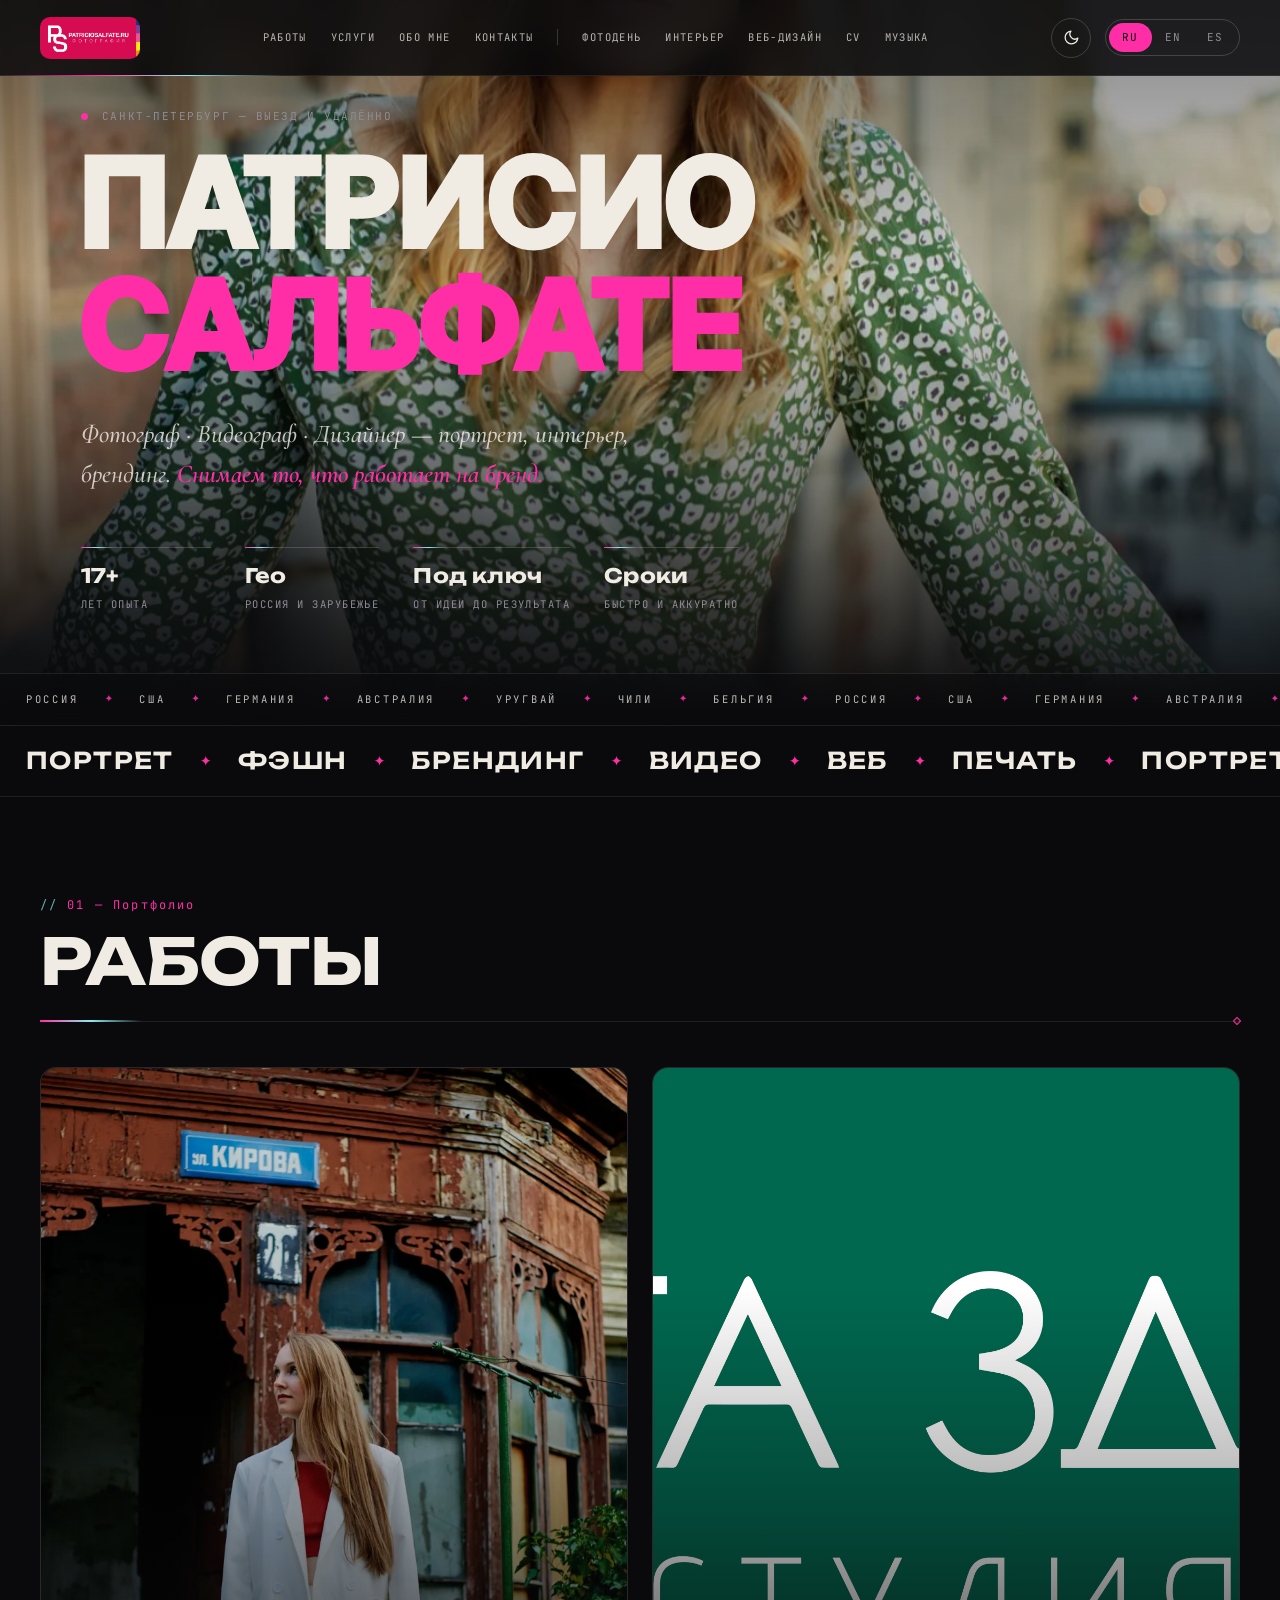
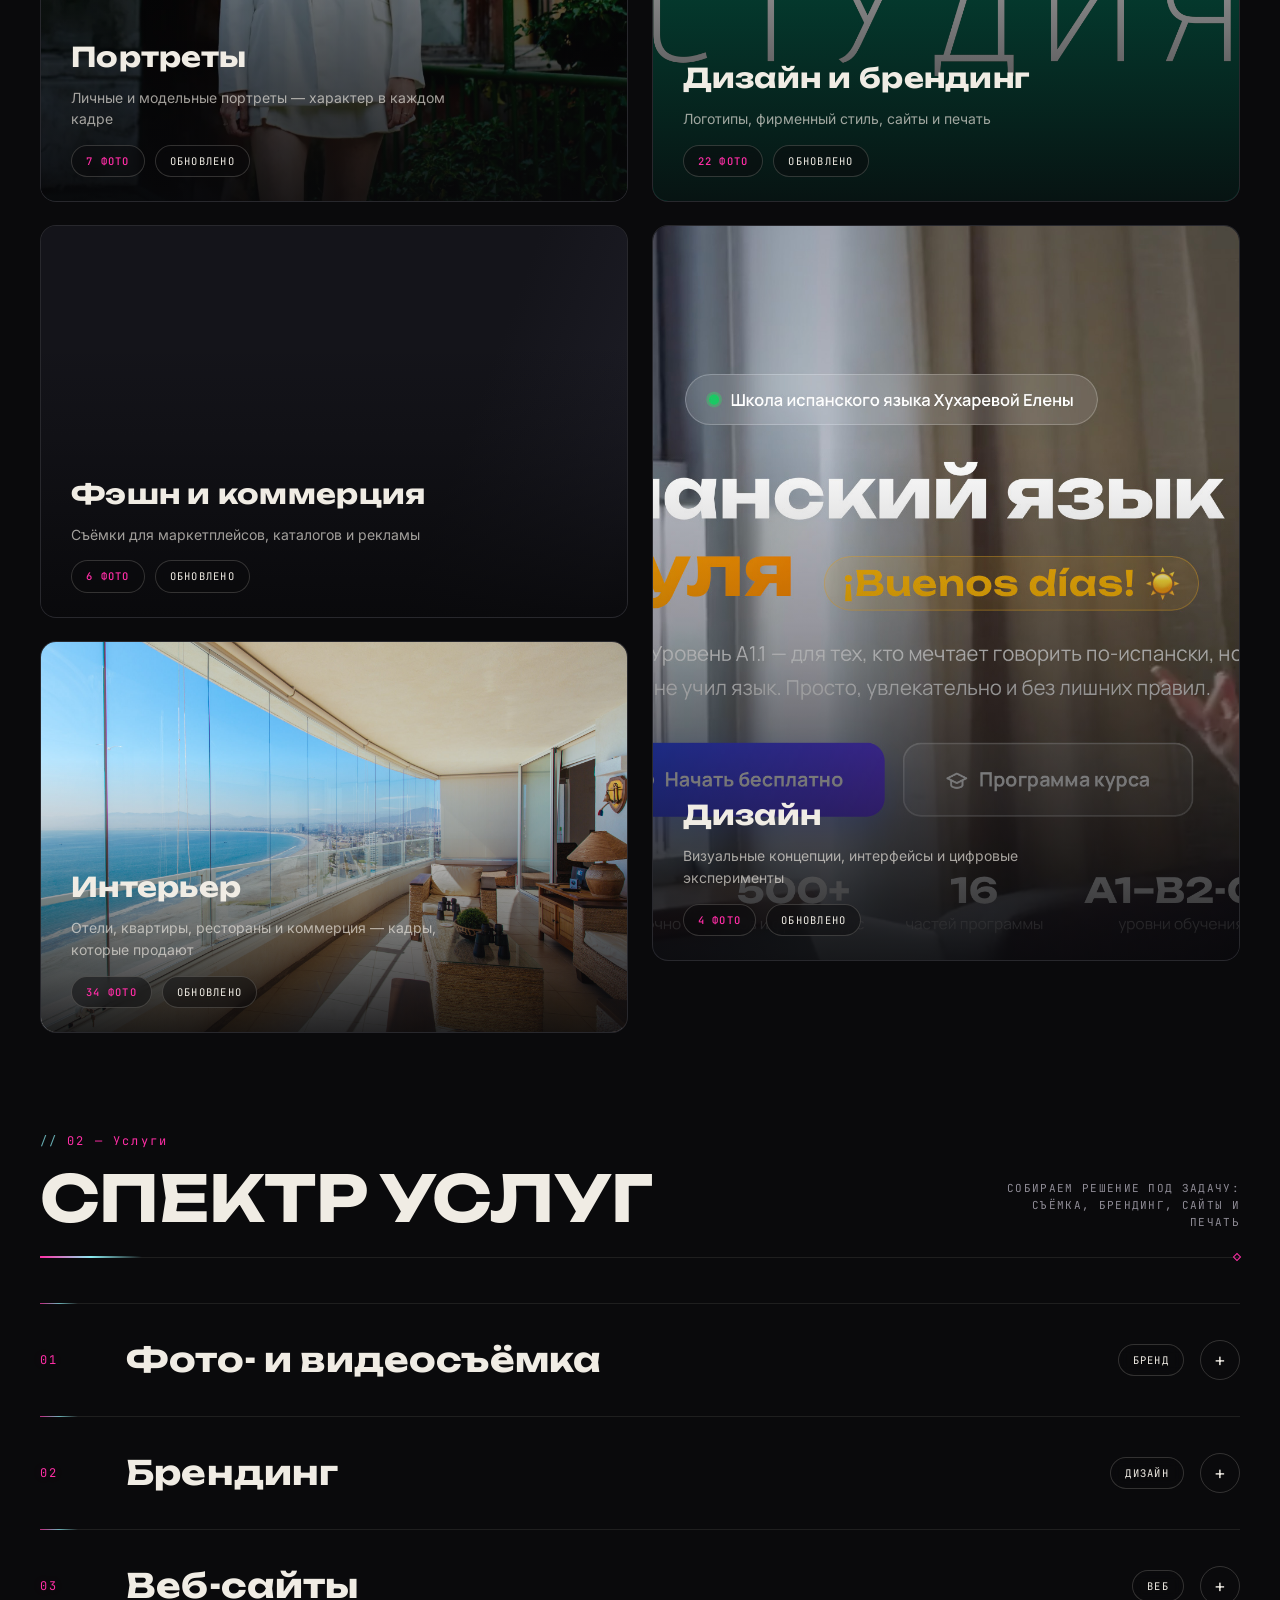
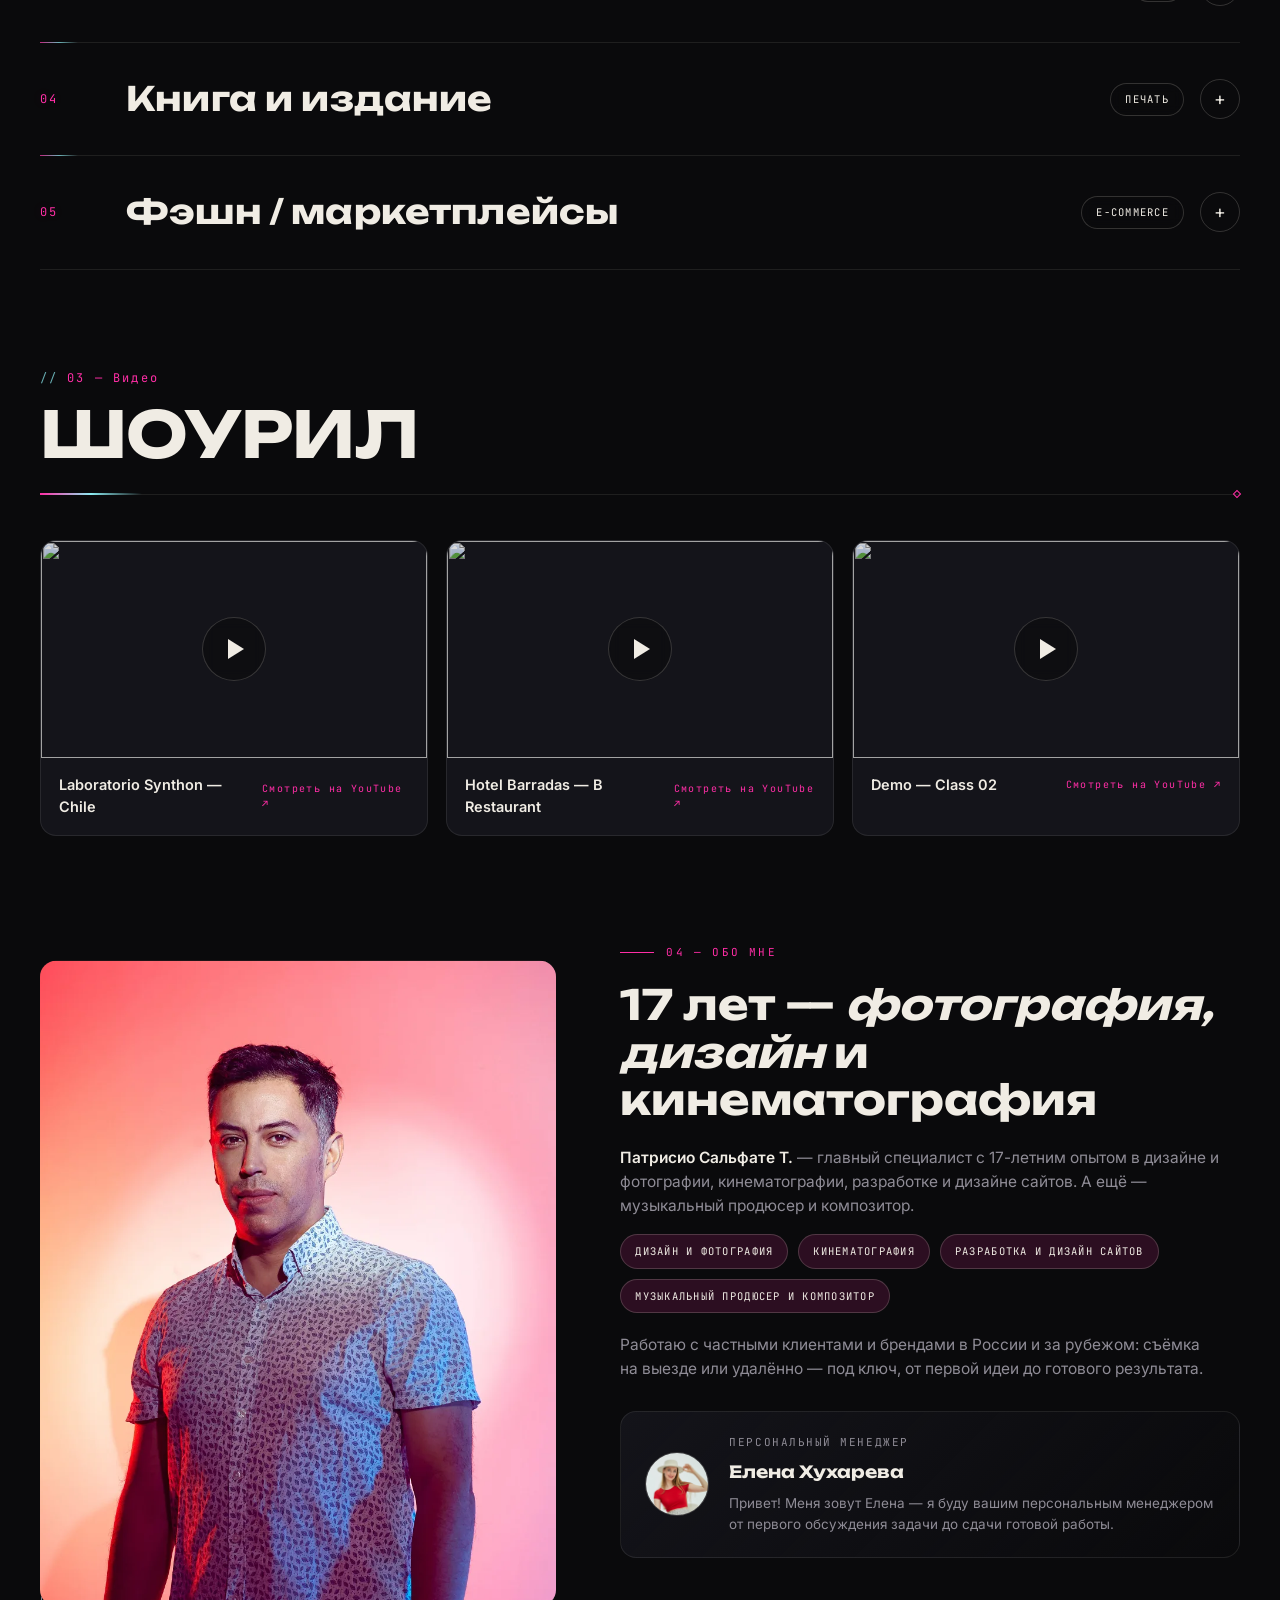
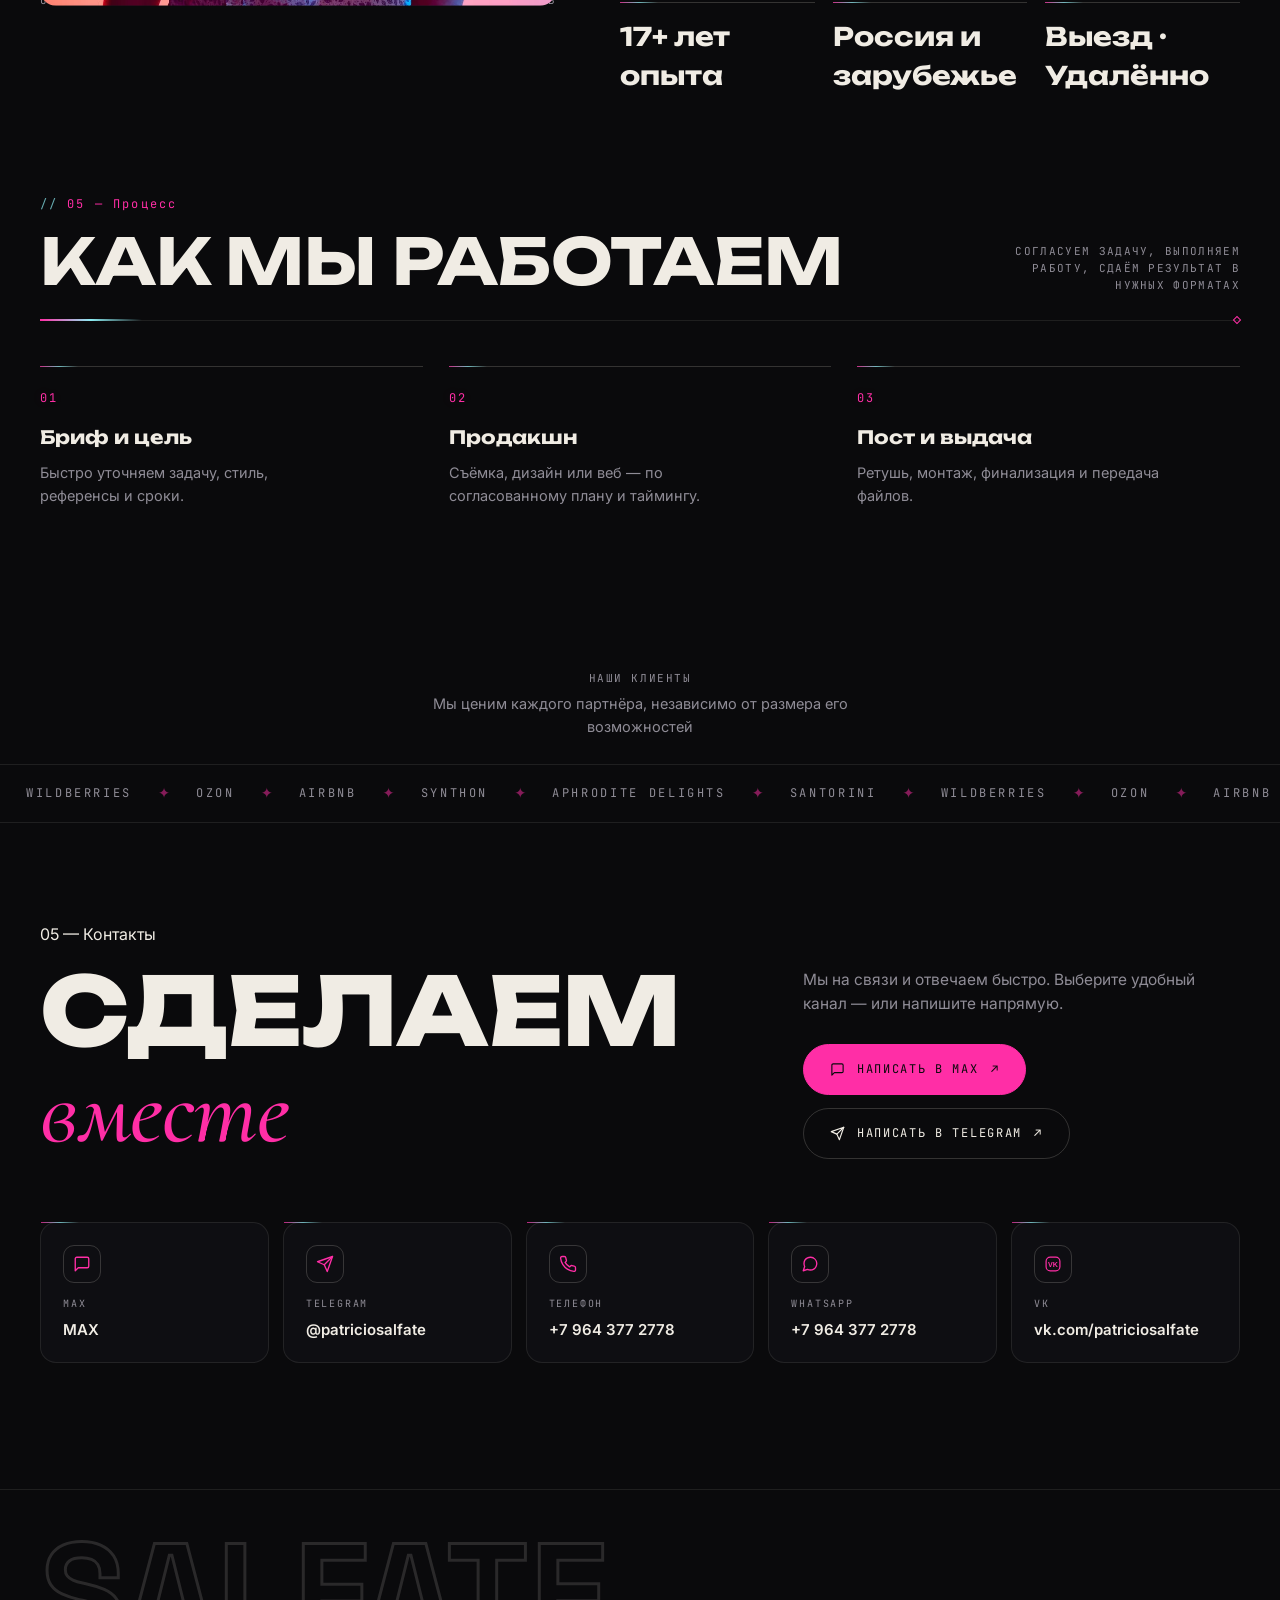
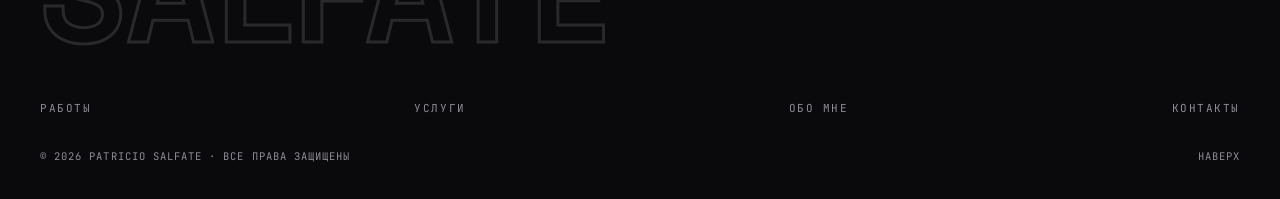
==== commit 4ba11d44: "Add Spanish UI and mobile gallery fallbacks Co-authored-by: arena-agent <297053741+arena-agent@users" ====
--- a/index.html
+++ b/index.html
@@ -98,11 +98,11 @@
   <!-- header -->
   <header id="site-header">
     <div class="container head-in">
-      <a class="logo" href="#top" aria-label="Patricio Salfate — home">
+      <a class="logo" href="#top" data-i18n-aria="a11y.home" aria-label="Patricio Salfate — home">
         <img id="logo-img" src="/photos/logoamor01.jpg" alt="Patricio Salfate">
         <span class="logo-fallback">PS<i></i></span>
       </a>
-      <nav class="nav" aria-label="Основная навигация">
+      <nav class="nav" data-i18n-aria="a11y.nav" aria-label="Основная навигация">
         <a href="#work" data-i18n="nav.work">Работы</a>
         <a href="#services" data-i18n="nav.services">Услуги</a>
         <a href="#about" data-i18n="nav.about">Обо мне</a>
@@ -121,18 +121,19 @@
           <svg class="ico-moon" viewBox="0 0 24 24" fill="none" stroke="currentColor" stroke-width="1.8" stroke-linecap="round" stroke-linejoin="round"><path d="M21 12.79A9 9 0 1 1 11.21 3 7 7 0 0 0 21 12.79z"/></svg>
           <svg class="ico-sun" viewBox="0 0 24 24" fill="none" stroke="currentColor" stroke-width="1.8" stroke-linecap="round" stroke-linejoin="round"><circle cx="12" cy="12" r="4.5"/><path d="M12 2v2.5M12 19.5V22M4.9 4.9l1.8 1.8M17.3 17.3l1.8 1.8M2 12h2.5M19.5 12H22M4.9 19.1l1.8-1.8M17.3 6.7l1.8-1.8"/></svg>
         </button>
-        <div class="lang" role="group" aria-label="Язык / Language">
+        <div class="lang" role="group" data-i18n-aria="a11y.language" aria-label="Язык / Language">
           <button type="button" data-lang="ru" class="act">RU</button>
           <button type="button" data-lang="en">EN</button>
-        </div>
-        <button class="burger" id="burger" type="button" aria-expanded="false" aria-label="Меню"><i></i><i></i><i></i></button>
+          <button type="button" data-lang="es">ES</button>
+        </div>
+        <button class="burger" id="burger" type="button" data-i18n-aria="nav.open" aria-expanded="false" aria-label="Меню"><i></i><i></i><i></i></button>
       </div>
     </div>
   </header>
 
   <!-- fullscreen menu -->
   <div id="menu">
-    <nav class="menu-nav" aria-label="Меню">
+    <nav class="menu-nav" data-i18n-aria="a11y.menu" aria-label="Меню">
       <a href="/"><span class="idx">⌂</span><span data-i18n="nav.home">Главная</span></a>
       <a href="#work"><span class="idx">01</span><span data-i18n="nav.work">Работы</span></a>
       <a href="#services"><span class="idx">02</span><span data-i18n="nav.services">Услуги</span></a>
--- a/css/main.css
+++ b/css/main.css
@@ -324,7 +324,6 @@
 }
 .hero-content{
   position: relative; z-index: 3;
-  width: 100%;
   padding-bottom: clamp(84px, 12vh, 130px);
 }
 .hero-kicker{ margin-bottom: 22px; display: flex; align-items: center; gap: 14px }
@@ -1483,3 +1482,37 @@
   .p-kicker::after, .hm::before, .p-hero::after, .marquee::after{ animation:none !important }
   .btn:hover::before, .btn:focus-visible::before{ animation:none }
 }
+
+/* ============================================================
+   Mobile viewport guard
+   The homepage has wider dynamic blocks (hero, stats, marquees) than the
+   inner pages. Keep flex/grid children shrinkable and the hero aligned to
+   the same container width on narrow screens.
+   ============================================================ */
+html, body{ max-width:100%; }
+@media (max-width: 640px){
+  html, body{ width:100%; overflow-x:hidden; }
+  .container{ max-width:100%; min-width:0; }
+  /* The homepage hero used to opt out of the shared container width. Keep
+     that wide block explicitly inside the viewport without changing the
+     established widths of the inner-page layouts. */
+  .head-in, .head-right, .logo, .hero-content, .about-txt, .sec-head,
+  .ggrid, .sv-list, .vgrid, .ch-grid, .pgrid, .contact-top{ min-width:0; }
+  .head-in{ gap:10px; }
+  .head-right{ gap:8px; flex-shrink:0; }
+  .logo{ flex:1 1 auto; overflow:hidden; }
+  .logo img{ flex:0 0 auto; }
+  .lang{ flex-shrink:0; }
+  .lang button{ padding-inline:8px; }
+  #hero .hero-content{ width:calc(100% - 32px); max-width:100%; min-width:0; padding-inline:0; }
+  #hero .hero-kicker{ min-width:0; }
+  #hero .hero-kicker > span:last-child{ min-width:0; overflow-wrap:anywhere; }
+  #hero-title, .hero-sub, .contact-top h2, .about-txt h2, .stats .stat b, .ch .val{ overflow-wrap:anywhere; }
+  .stats{ grid-template-columns:1fr; gap:16px; }
+  .manager{ grid-template-columns:52px minmax(0,1fr); gap:8px 14px; }
+  .manager .avatar{ width:52px; height:52px; }
+}
+
+@media (max-width: 640px){
+  .pmasonry, .masonry{ grid-template-columns: minmax(0, 1fr); }
+}
